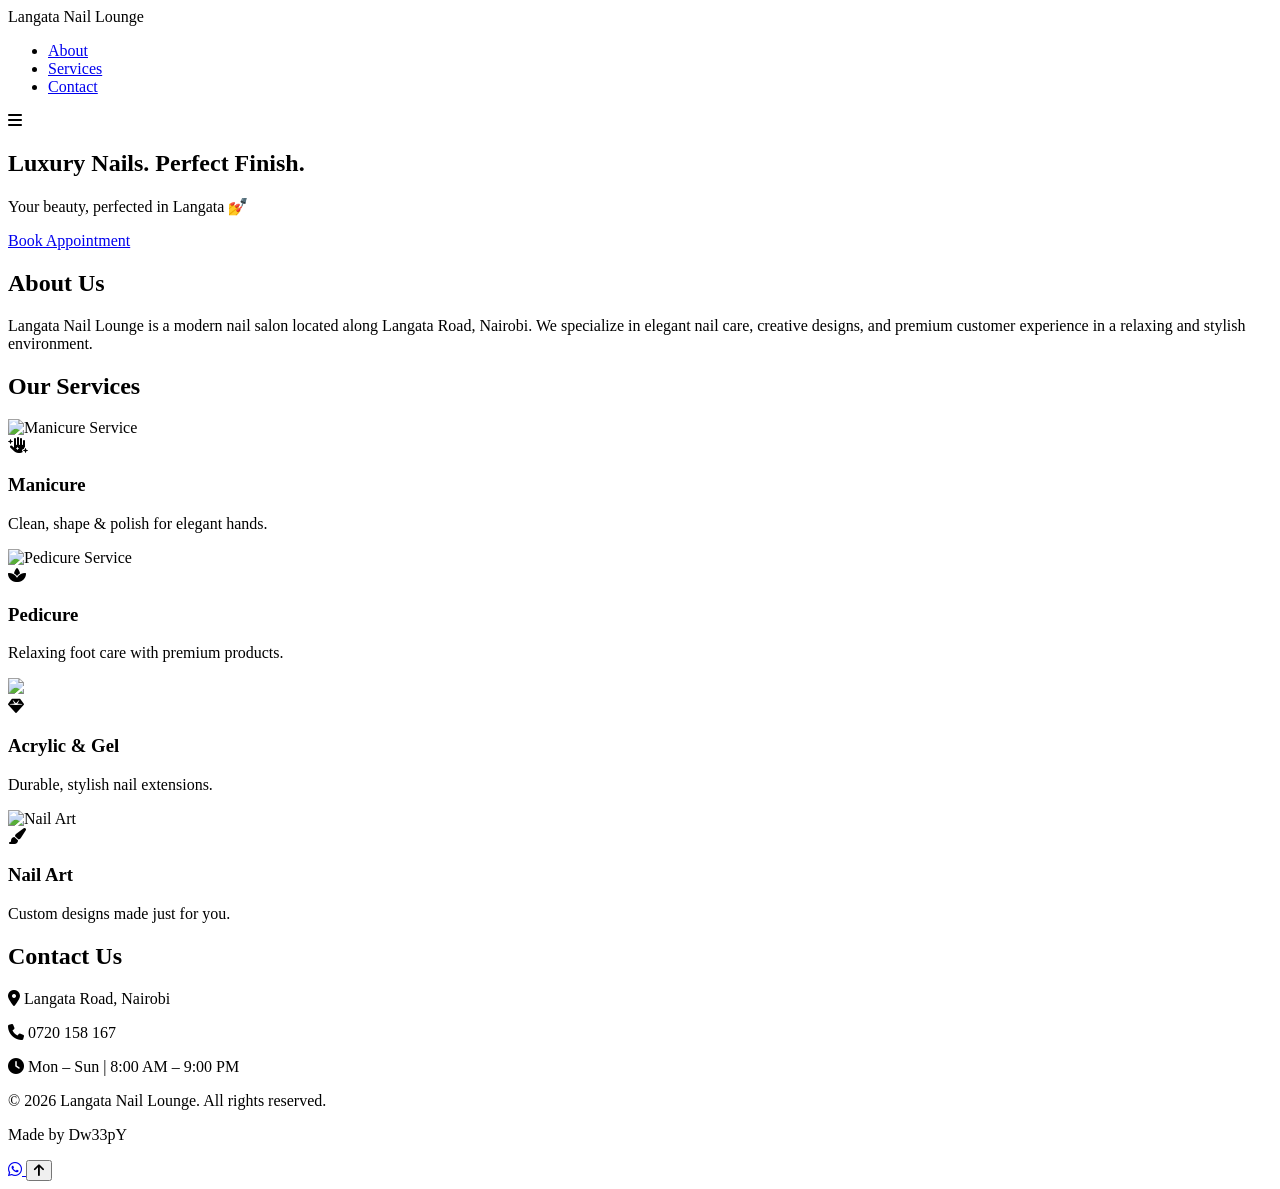
==== index.html @ 306c9905 "Add initial HTML structure for website This is the initial commit of the Langata Nail Lounge website" ====
<!DOCTYPE html>
<html lang="en">
<head>
  <meta charset="UTF-8" />
  <meta name="viewport" content="width=device-width, initial-scale=1.0" />
  <title>Langata Nail Lounge</title>

  <!-- Font -->
  <link href="https://fonts.googleapis.com/css2?family=Poppins:wght@300;400;600&display=swap" rel="stylesheet">

  <!-- Icons -->
  <link rel="stylesheet" href="https://cdnjs.cloudflare.com/ajax/libs/font-awesome/6.5.0/css/all.min.css">

  <link rel="stylesheet" href="style.css" />
</head>
<body>

<!-- NAV -->
<nav class="navbar">
  <div class="logo">Langata Nail Lounge</div>
  <ul class="nav-links">
    <li><a href="#about">About</a></li>
    <li><a href="#services">Services</a></li>
    <li><a href="#contact">Contact</a></li>
  </ul>
  <div class="menu-toggle"><i class="fas fa-bars"></i></div>
</nav>

<!-- HERO -->
<section class="hero">
  <div class="hero-content">
    <h1>Luxury Nails. Perfect Finish.</h1>
    <p>Your beauty, perfected in Langata 💅</p>
    <a href="#contact" class="btn">Book Appointment</a>
  </div>
</section>

<!-- ABOUT -->
<section id="about" class="section reveal">
  <h2>About Us</h2>
  <p>
    Langata Nail Lounge is a modern nail salon located along Langata Road, Nairobi.
    We specialize in elegant nail care, creative designs, and premium customer experience
    in a relaxing and stylish environment.
  </p>
</section>

<!-- SERVICES -->
<section id="services" class="section alt reveal">
  <h2>Our Services</h2>

  <div class="services-grid">

    <div class="service-card">
      <div class="service-img">
        <img src="https://images.pexels.com/photos/6135675/pexels-photo-6135675.jpeg" alt="Manicure Service">
      </div>
      <i class="fas fa-hand-sparkles"></i>
      <h3>Manicure</h3>
      <p>Clean, shape & polish for elegant hands.</p>
    </div>

    <div class="service-card">
      <div class="service-img">
        <img src="https://images.pexels.com/photos/34930117/pexels-photo-34930117.jpeg" alt="Pedicure Service">
      </div>
      <i class="fas fa-spa"></i>
      <h3>Pedicure</h3>
      <p>Relaxing foot care with premium products.</p>
    </div>

    <div class="service-card">
      <div class="service-img">
        <img src="https://images.pexels.com/photos/7755681/pexels-photo-7755681.jpeg">
      </div>
      <i class="fas fa-gem"></i>
      <h3>Acrylic & Gel</h3>
      <p>Durable, stylish nail extensions.</p>
    </div>

    <div class="service-card">
      <div class="service-img">
        <img src="https://images.pexels.com/photos/15491630/pexels-photo-15491630.jpeg" alt="Nail Art">
      </div>
      <i class="fas fa-paint-brush"></i>
      <h3>Nail Art</h3>
      <p>Custom designs made just for you.</p>
    </div>

  </div>
</section>

<!-- CONTACT -->
<section id="contact" class="section reveal">
  <h2>Contact Us</h2>

  <div class="contact-box">
    <p><i class="fas fa-location-dot"></i> Langata Road, Nairobi</p>
    <p><i class="fas fa-phone"></i> 0720 158 167</p>
    <p><i class="fas fa-clock"></i> Mon – Sun | 8:00 AM – 9:00 PM</p>
  </div>
</section>

<footer>
  <p>© 2026 Langata Nail Lounge. All rights reserved.</p>
  <p class="credit">Made by <span>Dw33pY</span></p>
</footer>

<!-- FLOATING BUTTONS -->
<a href="https://wa.me/254720158167" class="whatsapp-btn" target="_blank">
  <i class="fab fa-whatsapp"></i>
</a>

<button id="backToTop"><i class="fas fa-arrow-up"></i></button>

<script src="main.js"></script>
</body>
  </html>
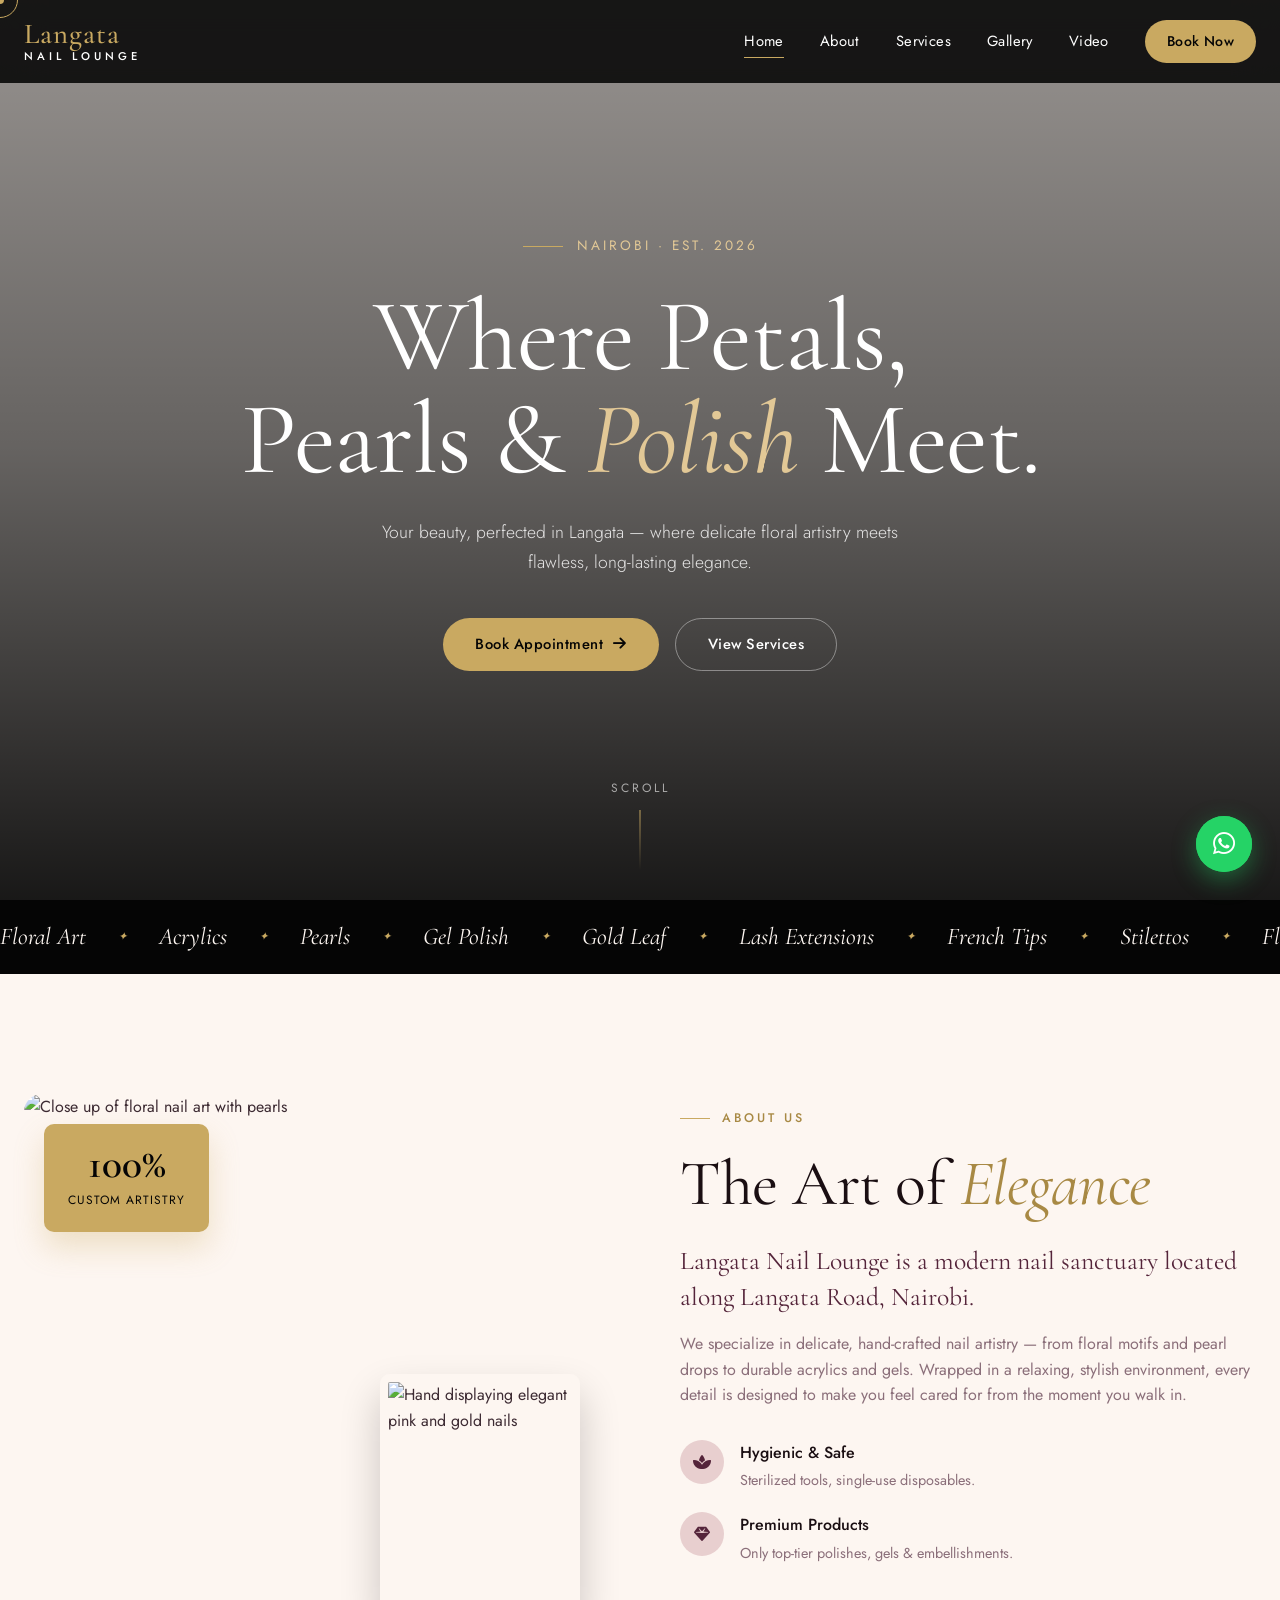
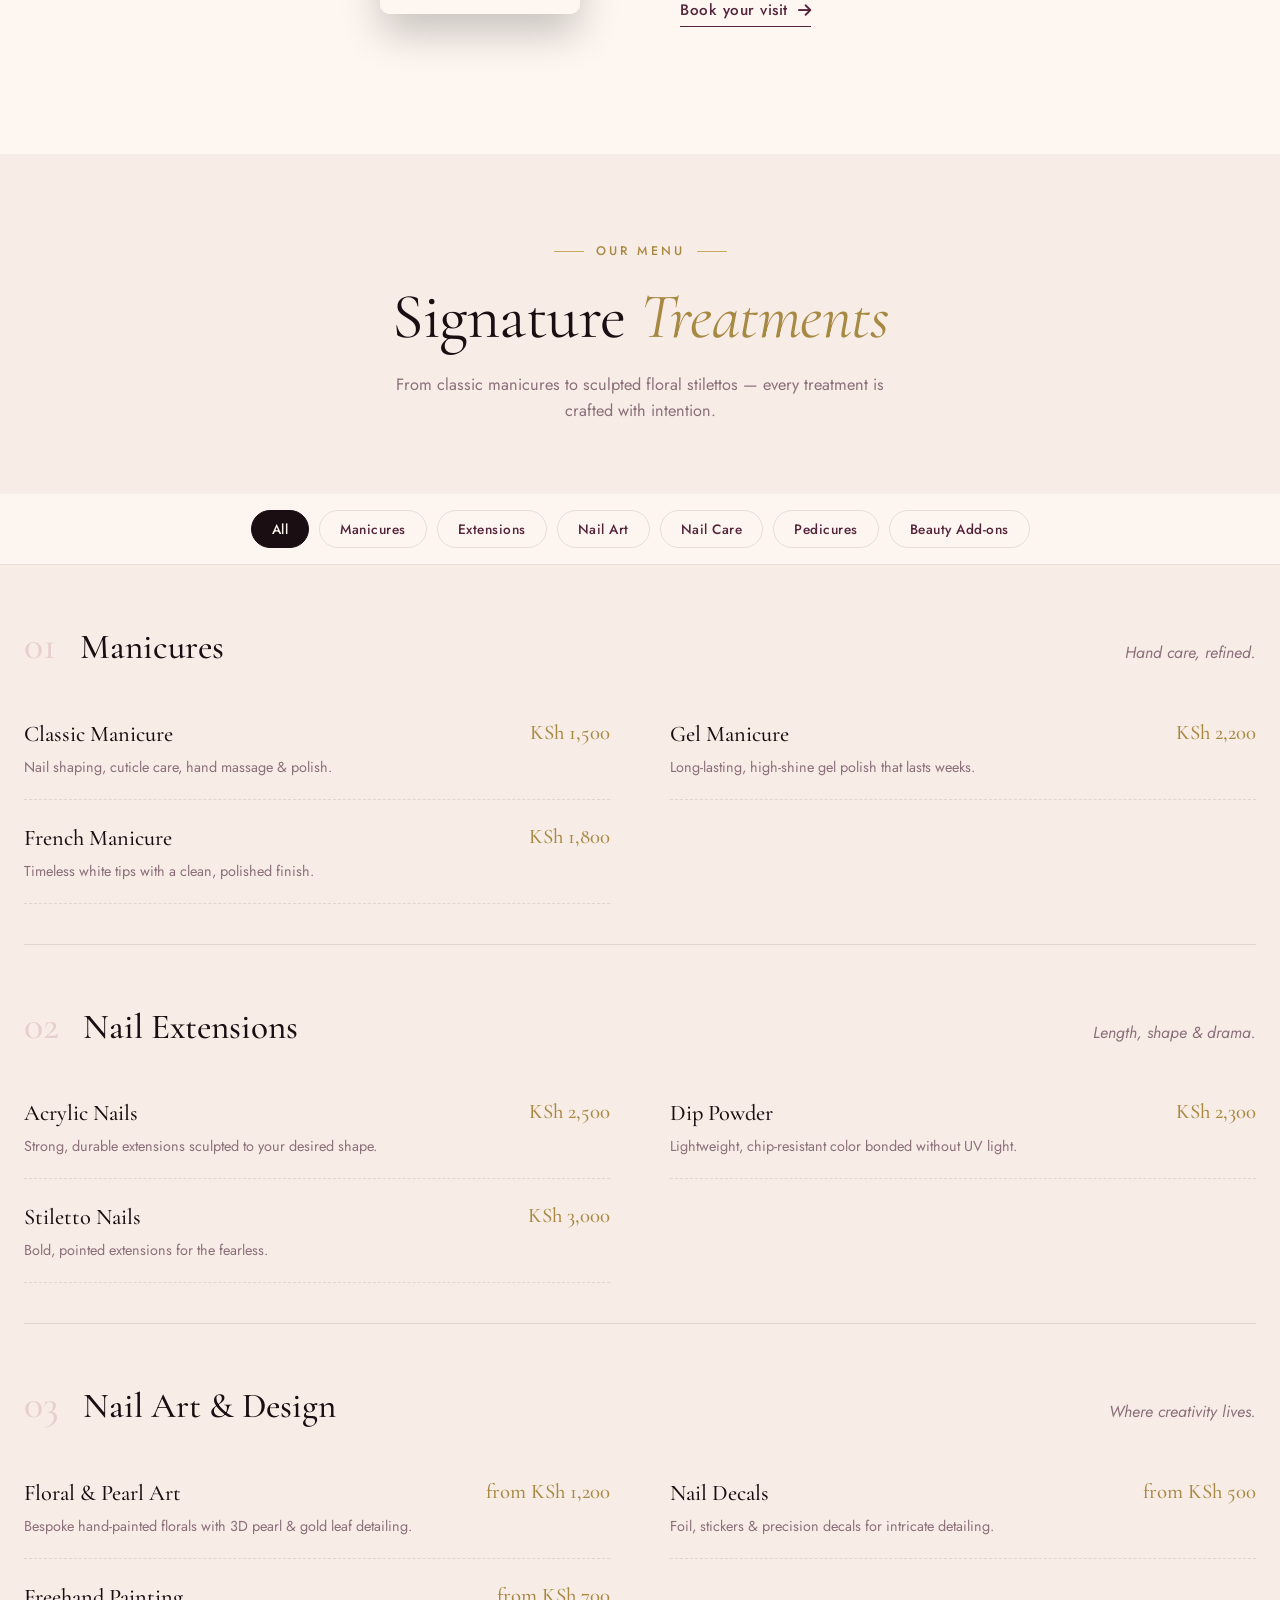
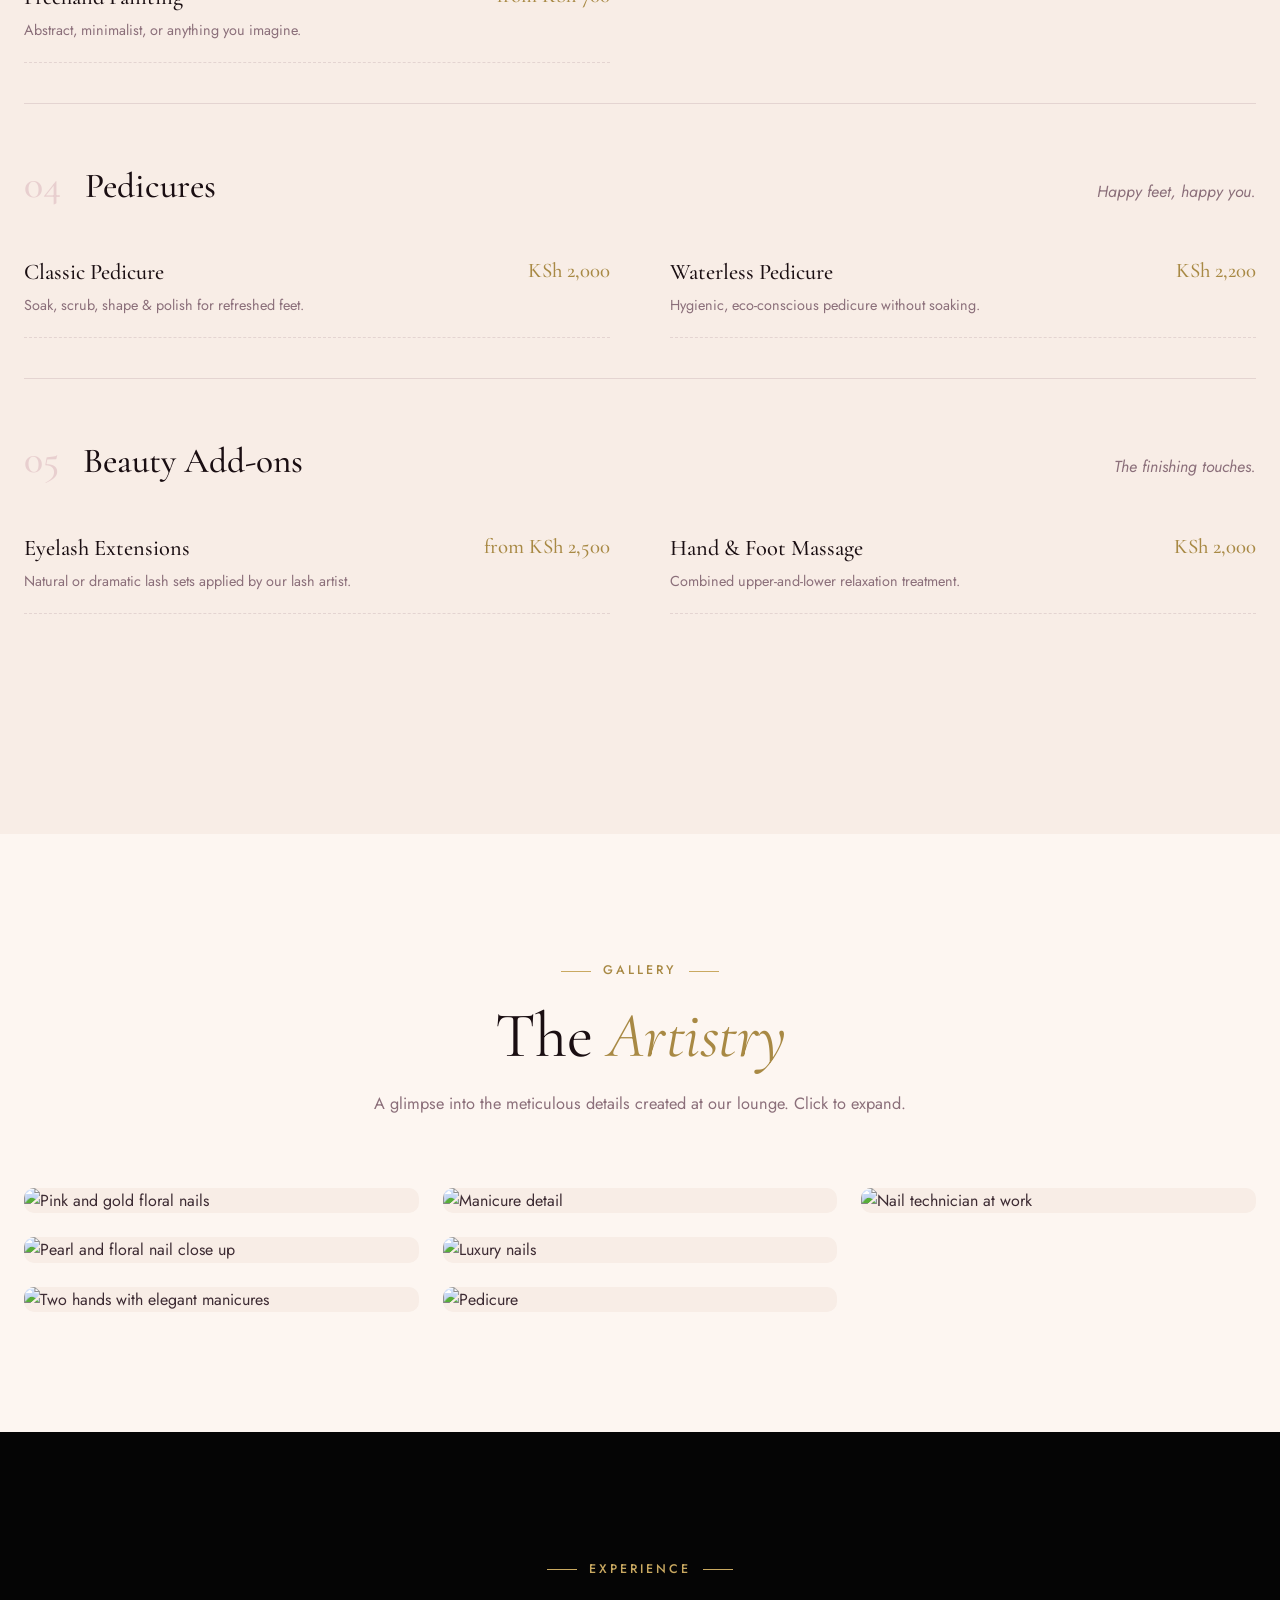
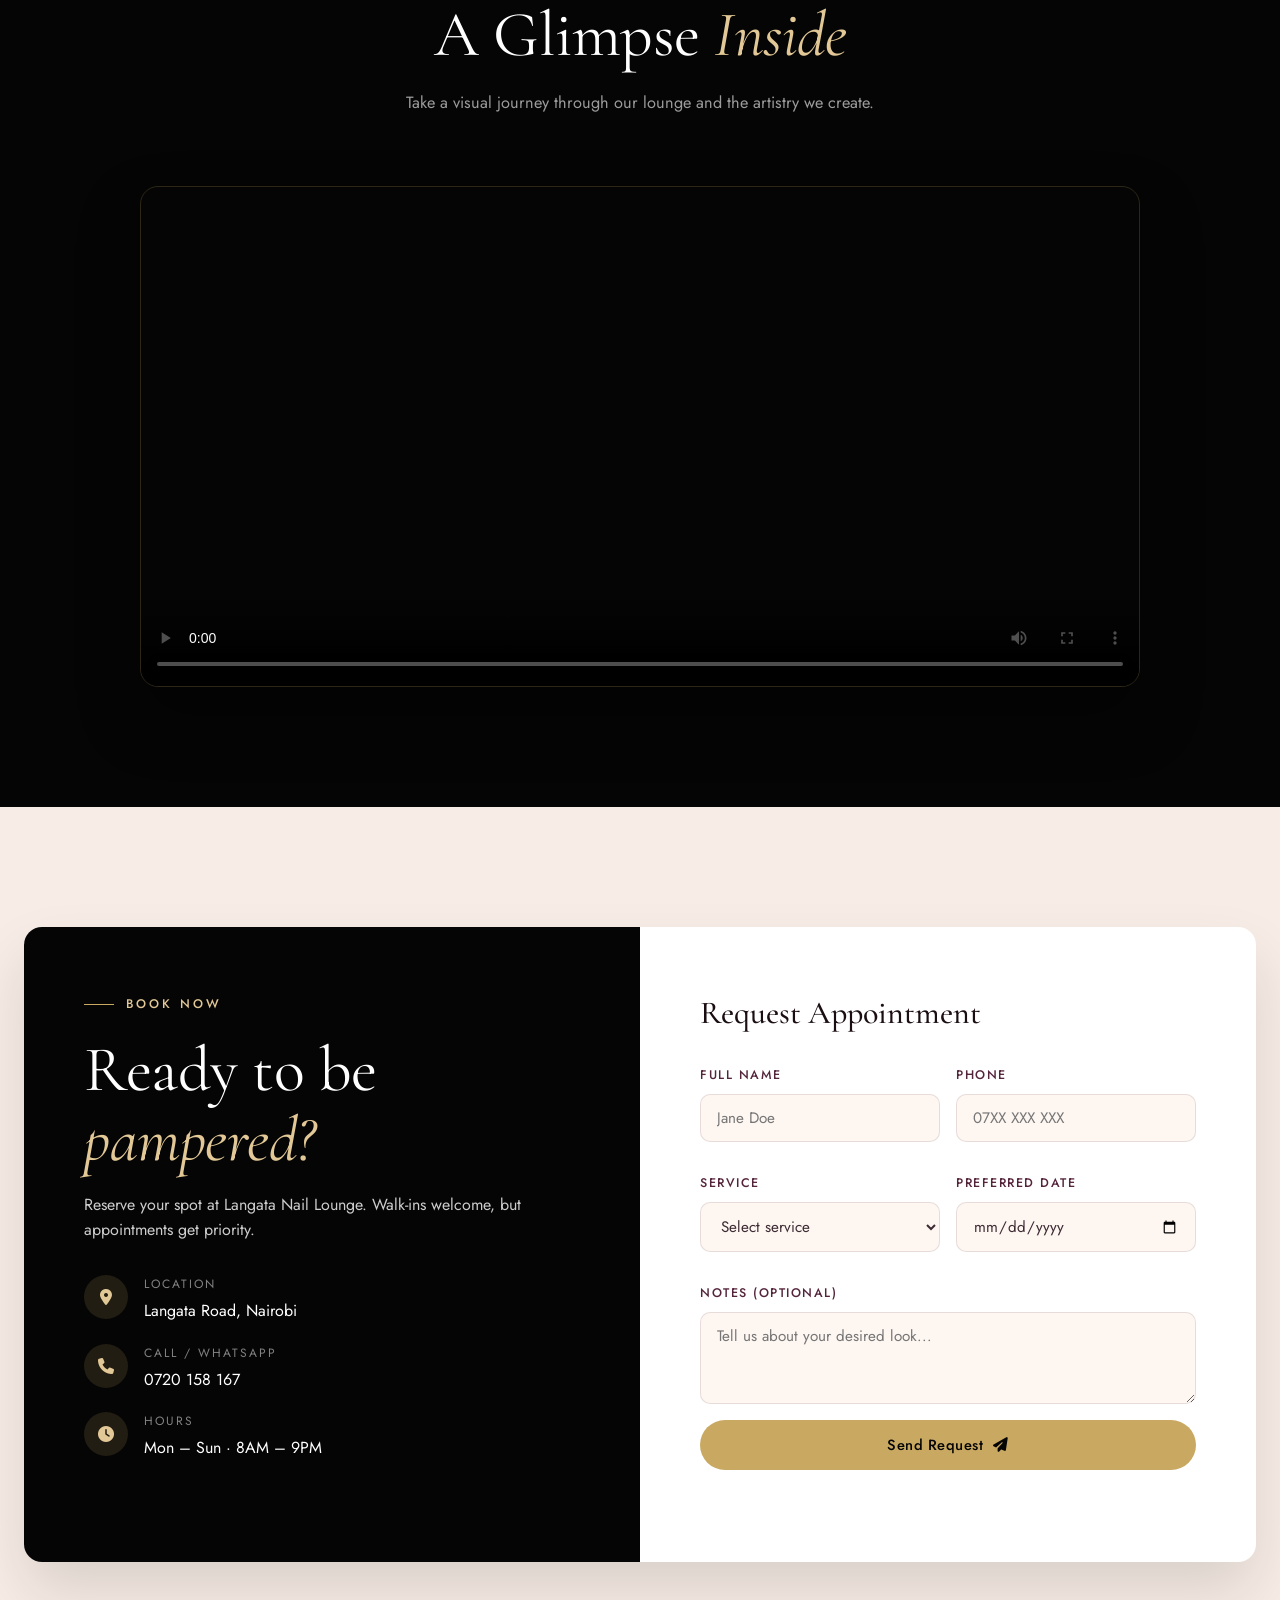
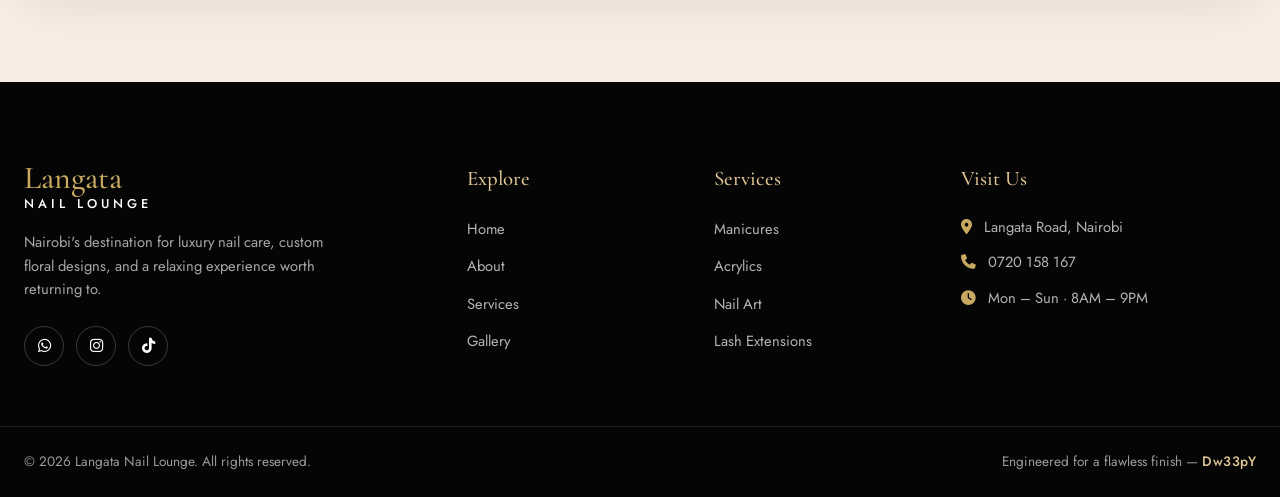
==== commit d31d5cc2: "update" ====
--- a/index.html
+++ b/index.html
@@ -3,116 +3,578 @@
 <head>
   <meta charset="UTF-8" />
   <meta name="viewport" content="width=device-width, initial-scale=1.0" />
-  <title>Langata Nail Lounge</title>
-
-  <!-- Font -->
-  <link href="https://fonts.googleapis.com/css2?family=Poppins:wght@300;400;600&display=swap" rel="stylesheet">
+
+  <!-- SEO -->
+  <title>Langata Nail Lounge | Luxury Nail Artistry in Nairobi</title>
+  <meta name="description" content="Langata Nail Lounge — Nairobi's premier destination for luxury nail care, floral nail art, acrylic extensions, and lash artistry. Book your appointment today." />
+  <meta name="keywords" content="nail salon nairobi, langata nail lounge, manicure, pedicure, acrylic nails, gel nails, nail art, eyelash extensions nairobi" />
+  <meta name="author" content="Langata Nail Lounge" />
+
+  <!-- Open Graph -->
+  <meta property="og:title" content="Langata Nail Lounge | Luxury Nail Artistry" />
+  <meta property="og:description" content="Nairobi's premier destination for luxury nail care and custom floral nail artistry." />
+  <meta property="og:type" content="website" />
+  <meta property="og:url" content="https://langatanainlounge.co.ke" />
+  <meta property="og:image" content="https://z-cdn-media.chatglm.cn/files/f2bec55d-7f18-45e7-9c76-ff40153f8004.jpg" />
+
+  <!-- Twitter -->
+  <meta name="twitter:card" content="summary_large_image" />
+  <meta name="twitter:title" content="Langata Nail Lounge | Luxury Nail Artistry" />
+  <meta name="twitter:description" content="Nairobi's premier destination for luxury nail care." />
+
+  <link rel="canonical" href="https://langatanainlounge.co.ke" />
+
+  <!-- Fonts -->
+  <link rel="preconnect" href="https://fonts.googleapis.com">
+  <link rel="preconnect" href="https://fonts.gstatic.com" crossorigin>
+  <link href="https://fonts.googleapis.com/css2?family=Cormorant+Garamond:ital,wght@0,300;0,400;0,500;0,600;0,700;1,400&family=Jost:wght@300;400;500;600&display=swap" rel="stylesheet">
 
   <!-- Icons -->
   <link rel="stylesheet" href="https://cdnjs.cloudflare.com/ajax/libs/font-awesome/6.5.0/css/all.min.css">
+
+  <!-- Schema -->
+  <script type="application/ld+json">
+  {
+    "@context": "https://schema.org",
+    "@type": "BeautySalon",
+    "name": "Langata Nail Lounge",
+    "image": "https://z-cdn-media.chatglm.cn/files/f2bec55d-7f18-45e7-9c76-ff40153f8004.jpg",
+    "address": {
+      "@type": "PostalAddress",
+      "streetAddress": "Langata Road",
+      "addressLocality": "Nairobi",
+      "addressCountry": "KE"
+    },
+    "telephone": "+254720158167",
+    "openingHours": "Mo-Su 08:00-21:00",
+    "priceRange": "$$"
+  }
+  </script>
 
   <link rel="stylesheet" href="style.css" />
 </head>
 <body>
 
+<!-- PRELOADER -->
+<div class="preloader" id="preloader">
+  <div class="preloader-logo">
+    <span class="pl-main">Langata</span>
+    <span class="pl-sub">Nail Lounge</span>
+  </div>
+</div>
+
+<!-- Scroll Progress -->
+<div class="scroll-progress" id="scrollProgress"></div>
+
+<!-- Custom Cursor -->
+<div class="cursor" id="cursor"></div>
+<div class="cursor-follower" id="cursorFollower"></div>
+
 <!-- NAV -->
-<nav class="navbar">
-  <div class="logo">Langata Nail Lounge</div>
-  <ul class="nav-links">
-    <li><a href="#about">About</a></li>
-    <li><a href="#services">Services</a></li>
-    <li><a href="#contact">Contact</a></li>
-  </ul>
-  <div class="menu-toggle"><i class="fas fa-bars"></i></div>
+<nav class="navbar" id="navbar">
+  <div class="nav-inner">
+    <a href="#home" class="logo">
+      <span class="logo-text">
+        <span class="logo-main">Langata</span>
+        <span class="logo-sub">Nail Lounge</span>
+      </span>
+    </a>
+
+    <ul class="nav-links" id="navLinks">
+      <li><a href="#home" class="active">Home</a></li>
+      <li><a href="#about">About</a></li>
+      <li><a href="#services">Services</a></li>
+      <li><a href="#gallery">Gallery</a></li>
+      <li><a href="#video">Video</a></li>
+      <li><a href="#booking" class="btn-nav">Book Now</a></li>
+    </ul>
+
+    <button class="menu-toggle" id="menuToggle" aria-label="Toggle menu">
+      <span></span><span></span><span></span>
+    </button>
+  </div>
 </nav>
 
+<!-- Mobile Menu Overlay -->
+<div class="mobile-menu" id="mobileMenu">
+  <button class="mobile-close" id="mobileClose" aria-label="Close Menu">
+    <i class="fas fa-times"></i>
+  </button>
+  <div class="mobile-menu-inner">
+    <a href="#home" class="mobile-link" data-num="01">Home</a>
+    <a href="#about" class="mobile-link" data-num="02">About</a>
+    <a href="#services" class="mobile-link" data-num="03">Services</a>
+    <a href="#gallery" class="mobile-link" data-num="04">Gallery</a>
+    <a href="#video" class="mobile-link" data-num="05">Video</a>
+    <a href="#booking" class="btn mobile-cta">Book Appointment</a>
+    <div class="mobile-social">
+      <a href="https://wa.me/254720158167" target="_blank" aria-label="WhatsApp"><i class="fab fa-whatsapp"></i></a>
+      <a href="#" aria-label="Instagram"><i class="fab fa-instagram"></i></a>
+      <a href="#" aria-label="TikTok"><i class="fab fa-tiktok"></i></a>
+    </div>
+  </div>
+</div>
+
 <!-- HERO -->
-<section class="hero">
+<section class="hero" id="home">
+  <div class="hero-bg" style="background-image: url('https://images.pexels.com/photos/3997381/pexels-photo-3997381.jpeg?auto=compress&cs=tinysrgb&w=1920');"></div>
+  <div class="hero-overlay"></div>
+
   <div class="hero-content">
-    <h1>Luxury Nails. Perfect Finish.</h1>
-    <p>Your beauty, perfected in Langata 💅</p>
-    <a href="#contact" class="btn">Book Appointment</a>
+    <div class="hero-tag reveal-up">
+      <span class="line"></span>
+      <span>Nairobi · Est. 2026</span>
+    </div>
+    <h1 class="hero-title">
+      <span class="reveal-up" style="--d:0.1s">Where Petals,</span>
+      <span class="reveal-up" style="--d:0.25s">Pearls & <em>Polish</em> Meet.</span>
+    </h1>
+    <p class="hero-sub reveal-up" style="--d:0.4s">Your beauty, perfected in Langata — where delicate floral artistry meets flawless, long-lasting elegance.</p>
+    <div class="hero-cta reveal-up" style="--d:0.55s">
+      <a href="#booking" class="btn btn-primary">
+        <span>Book Appointment</span>
+        <i class="fas fa-arrow-right"></i>
+      </a>
+      <a href="#services" class="btn btn-ghost">View Services</a>
+    </div>
+  </div>
+
+  <div class="hero-scroll">
+    <span>Scroll</span>
+    <div class="scroll-line"></div>
   </div>
 </section>
 
+<!-- MARQUEE BAR -->
+<div class="marquee">
+  <div class="marquee-track">
+    <span>Floral Art</span><i>✦</i>
+    <span>Acrylics</span><i>✦</i>
+    <span>Pearls</span><i>✦</i>
+    <span>Gel Polish</span><i>✦</i>
+    <span>Gold Leaf</span><i>✦</i>
+    <span>Lash Extensions</span><i>✦</i>
+    <span>French Tips</span><i>✦</i>
+    <span>Stilettos</span><i>✦</i>
+    <span>Floral Art</span><i>✦</i>
+    <span>Acrylics</span><i>✦</i>
+    <span>Pearls</span><i>✦</i>
+    <span>Gel Polish</span><i>✦</i>
+    <span>Gold Leaf</span><i>✦</i>
+    <span>Lash Extensions</span><i>✦</i>
+  </div>
+</div>
+
 <!-- ABOUT -->
-<section id="about" class="section reveal">
-  <h2>About Us</h2>
-  <p>
-    Langata Nail Lounge is a modern nail salon located along Langata Road, Nairobi.
-    We specialize in elegant nail care, creative designs, and premium customer experience
-    in a relaxing and stylish environment.
-  </p>
+<section id="about" class="section about">
+  <div class="container split">
+    <div class="about-visual reveal-left">
+      <div class="about-img-stack">
+        <img src="https://z-cdn-media.chatglm.cn/files/282fcec3-f326-42df-ab98-fa493d793dc6.jpg?auth_key=1885325604-115d726de42d4d4d8a2b2e657350fdd5-0-c036e23a6d61dc2a14af566d76b0ab3f" alt="Close up of floral nail art with pearls" class="img-main" loading="lazy">
+        <img src="https://z-cdn-media.chatglm.cn/files/b6d90682-46a0-4cfa-8abb-a1ef5e894e32.jpg?auth_key=1885325604-3adb527cc4df4045b86119687163f555-0-64c2cf950adf47cac132f9d1872f2606" alt="Hand displaying elegant pink and gold nails" class="img-float" loading="lazy">
+      </div>
+      <div class="about-badge">
+        <span class="badge-num">100%</span>
+        <span class="badge-text">Custom Artistry</span>
+      </div>
+    </div>
+
+    <div class="about-content reveal-right">
+      <div class="section-tag">
+        <span class="line"></span>
+        <span>About Us</span>
+      </div>
+      <h2 class="section-title">The Art of <em>Elegance</em></h2>
+      <p class="lead">Langata Nail Lounge is a modern nail sanctuary located along Langata Road, Nairobi.</p>
+      <p>We specialize in delicate, hand-crafted nail artistry — from floral motifs and pearl drops to durable acrylics and gels. Wrapped in a relaxing, stylish environment, every detail is designed to make you feel cared for from the moment you walk in.</p>
+
+      <div class="about-features">
+        <div class="feature">
+          <i class="fas fa-spa"></i>
+          <div>
+            <h4>Hygienic & Safe</h4>
+            <p>Sterilized tools, single-use disposables.</p>
+          </div>
+        </div>
+        <div class="feature">
+          <i class="fas fa-gem"></i>
+          <div>
+            <h4>Premium Products</h4>
+            <p>Only top-tier polishes, gels & embellishments.</p>
+          </div>
+        </div>
+      </div>
+
+      <a href="#booking" class="link-arrow">
+        <span>Book your visit</span>
+        <i class="fas fa-arrow-right"></i>
+      </a>
+    </div>
+  </div>
 </section>
 
-<!-- SERVICES -->
-<section id="services" class="section alt reveal">
-  <h2>Our Services</h2>
-
-  <div class="services-grid">
-
-    <div class="service-card">
-      <div class="service-img">
-        <img src="https://images.pexels.com/photos/6135675/pexels-photo-6135675.jpeg" alt="Manicure Service">
-      </div>
-      <i class="fas fa-hand-sparkles"></i>
-      <h3>Manicure</h3>
-      <p>Clean, shape & polish for elegant hands.</p>
-    </div>
-
-    <div class="service-card">
-      <div class="service-img">
-        <img src="https://images.pexels.com/photos/34930117/pexels-photo-34930117.jpeg" alt="Pedicure Service">
-      </div>
-      <i class="fas fa-spa"></i>
-      <h3>Pedicure</h3>
-      <p>Relaxing foot care with premium products.</p>
-    </div>
-
-    <div class="service-card">
-      <div class="service-img">
-        <img src="https://images.pexels.com/photos/7755681/pexels-photo-7755681.jpeg">
-      </div>
-      <i class="fas fa-gem"></i>
-      <h3>Acrylic & Gel</h3>
-      <p>Durable, stylish nail extensions.</p>
-    </div>
-
-    <div class="service-card">
-      <div class="service-img">
-        <img src="https://images.pexels.com/photos/15491630/pexels-photo-15491630.jpeg" alt="Nail Art">
-      </div>
-      <i class="fas fa-paint-brush"></i>
-      <h3>Nail Art</h3>
-      <p>Custom designs made just for you.</p>
-    </div>
-
+<!-- SERVICES LIST -->
+<section id="services" class="section services-list-section">
+  <div class="container">
+    <div class="section-head">
+      <div class="section-tag centered">
+        <span class="line"></span>
+        <span>Our Menu</span>
+        <span class="line"></span>
+      </div>
+      <h2 class="section-title centered">Signature <em>Treatments</em></h2>
+      <p class="section-sub">From classic manicures to sculpted floral stilettos — every treatment is crafted with intention.</p>
+    </div>
+  </div>
+
+  <!-- FILTER BAR -->
+  <div class="filter-bar" id="filterBar">
+    <div class="container">
+      <button class="filter-btn active" data-filter="all">All</button>
+      <button class="filter-btn" data-filter="manicures">Manicures</button>
+      <button class="filter-btn" data-filter="extensions">Extensions</button>
+      <button class="filter-btn" data-filter="art">Nail Art</button>
+      <button class="filter-btn" data-filter="care">Nail Care</button>
+      <button class="filter-btn" data-filter="pedicures">Pedicures</button>
+      <button class="filter-btn" data-filter="beauty">Beauty Add-ons</button>
+    </div>
+  </div>
+
+  <div class="container">
+    <!-- Manicures -->
+    <div class="service-category reveal-up" data-cat="manicures">
+      <div class="cat-head">
+        <span class="cat-num">01</span>
+        <h2>Manicures</h2>
+        <p>Hand care, refined.</p>
+      </div>
+      <div class="cat-items">
+        <div class="service-item">
+          <div class="service-item-info"><h3>Classic Manicure</h3><p>Nail shaping, cuticle care, hand massage & polish.</p></div>
+          <div class="service-item-price">KSh 1,500</div>
+        </div>
+        <div class="service-item">
+          <div class="service-item-info"><h3>Gel Manicure</h3><p>Long-lasting, high-shine gel polish that lasts weeks.</p></div>
+          <div class="service-item-price">KSh 2,200</div>
+        </div>
+        <div class="service-item">
+          <div class="service-item-info"><h3>French Manicure</h3><p>Timeless white tips with a clean, polished finish.</p></div>
+          <div class="service-item-price">KSh 1,800</div>
+        </div>
+      </div>
+    </div>
+
+    <!-- Extensions -->
+    <div class="service-category reveal-up" data-cat="extensions">
+      <div class="cat-head">
+        <span class="cat-num">02</span>
+        <h2>Nail Extensions</h2>
+        <p>Length, shape & drama.</p>
+      </div>
+      <div class="cat-items">
+        <div class="service-item">
+          <div class="service-item-info"><h3>Acrylic Nails</h3><p>Strong, durable extensions sculpted to your desired shape.</p></div>
+          <div class="service-item-price">KSh 2,500</div>
+        </div>
+        <div class="service-item">
+          <div class="service-item-info"><h3>Dip Powder</h3><p>Lightweight, chip-resistant color bonded without UV light.</p></div>
+          <div class="service-item-price">KSh 2,300</div>
+        </div>
+        <div class="service-item">
+          <div class="service-item-info"><h3>Stiletto Nails</h3><p>Bold, pointed extensions for the fearless.</p></div>
+          <div class="service-item-price">KSh 3,000</div>
+        </div>
+      </div>
+    </div>
+
+    <!-- Nail Art -->
+    <div class="service-category reveal-up" data-cat="art">
+      <div class="cat-head">
+        <span class="cat-num">03</span>
+        <h2>Nail Art & Design</h2>
+        <p>Where creativity lives.</p>
+      </div>
+      <div class="cat-items">
+        <div class="service-item">
+          <div class="service-item-info"><h3>Floral & Pearl Art</h3><p>Bespoke hand-painted florals with 3D pearl & gold leaf detailing.</p></div>
+          <div class="service-item-price">from KSh 1,200</div>
+        </div>
+        <div class="service-item">
+          <div class="service-item-info"><h3>Nail Decals</h3><p>Foil, stickers & precision decals for intricate detailing.</p></div>
+          <div class="service-item-price">from KSh 500</div>
+        </div>
+        <div class="service-item">
+          <div class="service-item-info"><h3>Freehand Painting</h3><p>Abstract, minimalist, or anything you imagine.</p></div>
+          <div class="service-item-price">from KSh 700</div>
+        </div>
+      </div>
+    </div>
+
+    <!-- Pedicures -->
+    <div class="service-category reveal-up" data-cat="pedicures">
+      <div class="cat-head">
+        <span class="cat-num">04</span>
+        <h2>Pedicures</h2>
+        <p>Happy feet, happy you.</p>
+      </div>
+      <div class="cat-items">
+        <div class="service-item">
+          <div class="service-item-info"><h3>Classic Pedicure</h3><p>Soak, scrub, shape & polish for refreshed feet.</p></div>
+          <div class="service-item-price">KSh 2,000</div>
+        </div>
+        <div class="service-item">
+          <div class="service-item-info"><h3>Waterless Pedicure</h3><p>Hygienic, eco-conscious pedicure without soaking.</p></div>
+          <div class="service-item-price">KSh 2,200</div>
+        </div>
+      </div>
+    </div>
+
+    <!-- Beauty Add-ons -->
+    <div class="service-category reveal-up" data-cat="beauty">
+      <div class="cat-head">
+        <span class="cat-num">05</span>
+        <h2>Beauty Add-ons</h2>
+        <p>The finishing touches.</p>
+      </div>
+      <div class="cat-items">
+        <div class="service-item">
+          <div class="service-item-info"><h3>Eyelash Extensions</h3><p>Natural or dramatic lash sets applied by our lash artist.</p></div>
+          <div class="service-item-price">from KSh 2,500</div>
+        </div>
+        <div class="service-item">
+          <div class="service-item-info"><h3>Hand & Foot Massage</h3><p>Combined upper-and-lower relaxation treatment.</p></div>
+          <div class="service-item-price">KSh 2,000</div>
+        </div>
+      </div>
+    </div>
   </div>
 </section>
 
-<!-- CONTACT -->
-<section id="contact" class="section reveal">
-  <h2>Contact Us</h2>
-
-  <div class="contact-box">
-    <p><i class="fas fa-location-dot"></i> Langata Road, Nairobi</p>
-    <p><i class="fas fa-phone"></i> 0720 158 167</p>
-    <p><i class="fas fa-clock"></i> Mon – Sun | 8:00 AM – 9:00 PM</p>
+<!-- GALLERY -->
+<section id="gallery" class="section gallery">
+  <div class="container">
+    <div class="section-head">
+      <div class="section-tag centered">
+        <span class="line"></span>
+        <span>Gallery</span>
+        <span class="line"></span>
+      </div>
+      <h2 class="section-title centered">The <em>Artistry</em></h2>
+      <p class="section-sub">A glimpse into the meticulous details created at our lounge. Click to expand.</p>
+    </div>
+  </div>
+
+  <div class="masonry-grid">
+    <div class="masonry-item reveal-up">
+      <img src="https://z-cdn-media.chatglm.cn/files/b6d90682-46a0-4cfa-8abb-a1ef5e894e32.jpg?auth_key=1885325604-3adb527cc4df4045b86119687163f555-0-64c2cf950adf47cac132f9d1872f2606" alt="Pink and gold floral nails" loading="lazy">
+      <div class="gallery-hover"><i class="fas fa-expand"></i></div>
+    </div>
+    <div class="masonry-item reveal-up" style="--d:0.1s">
+      <img src="https://z-cdn-media.chatglm.cn/files/282fcec3-f326-42df-ab98-fa493d793dc6.jpg?auth_key=1885325604-115d726de42d4d4d8a2b2e657350fdd5-0-c036e23a6d61dc2a14af566d76b0ab3f" alt="Pearl and floral nail close up" loading="lazy">
+      <div class="gallery-hover"><i class="fas fa-expand"></i></div>
+    </div>
+    <div class="masonry-item reveal-up" style="--d:0.2s">
+      <img src="https://z-cdn-media.chatglm.cn/files/f2bec55d-7f18-45e7-9c76-ff40153f8004.jpg?auth_key=1885325604-9452c6bed5714a03aebb0dd1f637c404-0-eed5a5ee129bc49d4a552e98eae243ac" alt="Two hands with elegant manicures" loading="lazy">
+      <div class="gallery-hover"><i class="fas fa-expand"></i></div>
+    </div>
+    <div class="masonry-item reveal-up" style="--d:0.3s">
+      <img src="https://images.pexels.com/photos/704815/pexels-photo-704815.jpeg?auto=compress&cs=tinysrgb&w=800" alt="Manicure detail" loading="lazy">
+      <div class="gallery-hover"><i class="fas fa-expand"></i></div>
+    </div>
+    <div class="masonry-item reveal-up" style="--d:0.4s">
+      <img src="https://images.pexels.com/photos/887352/pexels-photo-887352.jpeg?auto=compress&cs=tinysrgb&w=800" alt="Luxury nails" loading="lazy">
+      <div class="gallery-hover"><i class="fas fa-expand"></i></div>
+    </div>
+    <div class="masonry-item reveal-up" style="--d:0.5s">
+      <img src="https://images.pexels.com/photos/4061243/pexels-photo-4061243.jpeg?auto=compress&cs=tinysrgb&w=800" alt="Pedicure" loading="lazy">
+      <div class="gallery-hover"><i class="fas fa-expand"></i></div>
+    </div>
+    <div class="masonry-item reveal-up" style="--d:0.6s">
+      <img src="https://images.pexels.com/photos/3997989/pexels-photo-3997989.jpeg?auto=compress&cs=tinysrgb&w=800" alt="Nail technician at work" loading="lazy">
+      <div class="gallery-hover"><i class="fas fa-expand"></i></div>
+    </div>
   </div>
 </section>
 
-<footer>
-  <p>© 2026 Langata Nail Lounge. All rights reserved.</p>
-  <p class="credit">Made by <span>Dw33pY</span></p>
+<!-- LIGHTBOX -->
+<div class="lightbox" id="lightbox">
+  <button class="lightbox-close" id="lightboxClose" aria-label="Close"><i class="fas fa-times"></i></button>
+  <button class="lightbox-nav lightbox-prev" id="lightboxPrev" aria-label="Previous"><i class="fas fa-chevron-left"></i></button>
+  <button class="lightbox-nav lightbox-next" id="lightboxNext" aria-label="Next"><i class="fas fa-chevron-right"></i></button>
+  <div class="lightbox-content">
+    <img src="" id="lightboxImg" alt="Expanded view">
+  </div>
+  <div class="lightbox-counter" id="lightboxCounter"></div>
+</div>
+
+<!-- VIDEO SECTION -->
+<section id="video" class="section video-section">
+  <div class="container">
+    <div class="section-head">
+      <div class="section-tag centered">
+        <span class="line"></span>
+        <span>Experience</span>
+        <span class="line"></span>
+      </div>
+      <h2 class="section-title centered">A Glimpse <em>Inside</em></h2>
+      <p class="section-sub">Take a visual journey through our lounge and the artistry we create.</p>
+    </div>
+
+    <div class="video-wrapper reveal-up">
+      <video controls poster="https://images.pexels.com/photos/3997989/pexels-photo-3997989.jpeg?auto=compress&cs=tinysrgb&w=1920">
+        <source src="your-video-file.mp4" type="video/mp4">
+        Your browser does not support the video tag.
+      </video>
+    </div>
+  </div>
+</section>
+
+<!-- BOOKING -->
+<section id="booking" class="section booking">
+  <div class="container">
+    <div class="booking-card">
+      <div class="booking-left">
+        <div class="section-tag">
+          <span class="line"></span>
+          <span>Book Now</span>
+        </div>
+        <h2 class="section-title">Ready to be <em>pampered?</em></h2>
+        <p>Reserve your spot at Langata Nail Lounge. Walk-ins welcome, but appointments get priority.</p>
+
+        <div class="booking-info">
+          <div class="info-item">
+            <i class="fas fa-location-dot"></i>
+            <div>
+              <span class="info-label">Location</span>
+              <span class="info-val">Langata Road, Nairobi</span>
+            </div>
+          </div>
+          <div class="info-item">
+            <i class="fas fa-phone"></i>
+            <div>
+              <span class="info-label">Call / WhatsApp</span>
+              <span class="info-val">0720 158 167</span>
+            </div>
+          </div>
+          <div class="info-item">
+            <i class="fas fa-clock"></i>
+            <div>
+              <span class="info-label">Hours</span>
+              <span class="info-val">Mon – Sun · 8AM – 9PM</span>
+            </div>
+          </div>
+        </div>
+      </div>
+
+      <div class="booking-right">
+        <form class="booking-form" id="bookingForm">
+          <h3>Request Appointment</h3>
+          <div class="form-row">
+            <div class="form-group">
+              <label for="name">Full Name</label>
+              <input type="text" id="name" name="name" required placeholder="Jane Doe">
+            </div>
+            <div class="form-group">
+              <label for="phone">Phone</label>
+              <input type="tel" id="phone" name="phone" required placeholder="07XX XXX XXX">
+            </div>
+          </div>
+          <div class="form-row">
+            <div class="form-group">
+              <label for="service">Service</label>
+              <select id="service" name="service" required>
+                <option value="">Select service</option>
+                <option>Floral & Pearl Art</option>
+                <option>Acrylic Nails</option>
+                <option>Gel Manicure</option>
+                <option>Classic Pedicure</option>
+                <option>Eyelash Extensions</option>
+                <option>Other</option>
+              </select>
+            </div>
+            <div class="form-group">
+              <label for="date">Preferred Date</label>
+              <input type="date" id="date" name="date" required>
+            </div>
+          </div>
+          <div class="form-group">
+            <label for="notes">Notes (optional)</label>
+            <textarea id="notes" name="notes" rows="3" placeholder="Tell us about your desired look..."></textarea>
+          </div>
+          <button type="submit" class="btn btn-primary btn-full">
+            <span>Send Request</span>
+            <i class="fas fa-paper-plane"></i>
+          </button>
+          <p class="form-note" id="formNote"></p>
+        </form>
+      </div>
+    </div>
+  </div>
+</section>
+
+<!-- FOOTER -->
+<footer class="footer">
+  <div class="footer-top">
+    <div class="container footer-grid">
+      <div class="footer-brand">
+        <div class="footer-logo-text">
+          <span class="fl-main">Langata</span>
+          <span class="fl-sub">Nail Lounge</span>
+        </div>
+        <p>Nairobi's destination for luxury nail care, custom floral designs, and a relaxing experience worth returning to.</p>
+        <div class="footer-social">
+          <a href="https://wa.me/254720158167" target="_blank" aria-label="WhatsApp"><i class="fab fa-whatsapp"></i></a>
+          <a href="#" aria-label="Instagram"><i class="fab fa-instagram"></i></a>
+          <a href="#" aria-label="TikTok"><i class="fab fa-tiktok"></i></a>
+        </div>
+      </div>
+
+      <div class="footer-col">
+        <h4>Explore</h4>
+        <ul>
+          <li><a href="#home">Home</a></li>
+          <li><a href="#about">About</a></li>
+          <li><a href="#services">Services</a></li>
+          <li><a href="#gallery">Gallery</a></li>
+        </ul>
+      </div>
+
+      <div class="footer-col">
+        <h4>Services</h4>
+        <ul>
+          <li><a href="#services">Manicures</a></li>
+          <li><a href="#services">Acrylics</a></li>
+          <li><a href="#services">Nail Art</a></li>
+          <li><a href="#services">Lash Extensions</a></li>
+        </ul>
+      </div>
+
+      <div class="footer-col">
+        <h4>Visit Us</h4>
+        <ul class="footer-contact">
+          <li><i class="fas fa-location-dot"></i> Langata Road, Nairobi</li>
+          <li><i class="fas fa-phone"></i> <a href="tel:+254720158167">0720 158 167</a></li>
+          <li><i class="fas fa-clock"></i> Mon – Sun · 8AM – 9PM</li>
+        </ul>
+      </div>
+    </div>
+  </div>
+
+  <div class="footer-bottom">
+    <div class="container">
+      <p>© 2026 Langata Nail Lounge. All rights reserved.</p>
+      <p class="credit">Engineered for a flawless finish — <a href="https://dw33py.netlify.app" target="_blank" rel="noopener">Dw33pY</a></p>
+    </div>
+  </div>
 </footer>
 
 <!-- FLOATING BUTTONS -->
-<a href="https://wa.me/254720158167" class="whatsapp-btn" target="_blank">
+<a href="https://wa.me/254720158167" class="whatsapp-btn" target="_blank" aria-label="WhatsApp">
   <i class="fab fa-whatsapp"></i>
+  <span class="wa-pulse"></span>
 </a>
-
-<button id="backToTop"><i class="fas fa-arrow-up"></i></button>
+<button id="backToTop" aria-label="Back to top"><i class="fas fa-arrow-up"></i></button>
 
 <script src="main.js"></script>
 </body>
-  </html>
+</html>
--- a/style.css
+++ b/style.css
@@ -0,0 +1,573 @@
+/* ============================================
+   LANGATA NAIL LOUNGE — DESIGN SYSTEM
+   Engineered by Dw33pY
+   ============================================ */
+
+:root {
+  --plum-deep: #1A0E12;
+  --plum: #54243a;
+  --plum-soft: #8a4762;
+  --blush: #F8EDE6;
+  --cream: #FDF6F1;
+  --black: #050505;
+  --gold: #C9A961;
+  --gold-light: #E2C896;
+  --gold-deep: #A88944;
+  --rose: #D4A5A5;
+  --rose-soft: #E8CFCF;
+  --text: #3D2B33;
+  --muted: #8B6F7A;
+  --line: rgba(84, 36, 58, 0.12);
+  --white: #ffffff;
+
+  --font-display: 'Cormorant Garamond', serif;
+  --font-body: 'Jost', sans-serif;
+
+  --ease: cubic-bezier(0.22, 1, 0.36, 1);
+  --container: 1280px;
+  --radius: 18px;
+  --radius-sm: 10px;
+}
+
+* { margin: 0; padding: 0; box-sizing: border-box; }
+
+html { 
+  scroll-behavior: smooth; 
+  -webkit-font-smoothing: antialiased; 
+  scroll-padding-top: 80px;
+  overflow-x: hidden;
+}
+
+body {
+  font-family: var(--font-body);
+  background: var(--cream);
+  color: var(--text);
+  line-height: 1.6;
+  overflow-x: hidden;
+  width: 100%;
+}
+
+img { display: block; max-width: 100%; }
+a { text-decoration: none; color: inherit; }
+ul { list-style: none; }
+button { font-family: inherit; cursor: pointer; border: none; background: none; }
+
+.container { max-width: var(--container); margin: 0 auto; padding: 0 24px; }
+
+/* PRELOADER */
+.preloader {
+  position: fixed; inset: 0; background: var(--black);
+  z-index: 10000; display: grid; place-items: center;
+  transition: opacity 0.6s var(--ease), visibility 0.6s var(--ease);
+}
+.preloader.hidden { opacity: 0; visibility: hidden; }
+.preloader-logo {
+  display: flex; flex-direction: column; align-items: center; line-height: 1;
+  animation: pulseGlow 1.5s ease-in-out infinite alternate;
+}
+.pl-main {
+  font-family: var(--font-display); font-size: 4rem; font-weight: 500;
+  color: var(--gold); letter-spacing: 1px;
+}
+.pl-sub {
+  font-family: var(--font-body); font-size: 1rem; font-weight: 400;
+  color: var(--gold-light); letter-spacing: 8px; margin-top: 4px;
+  text-transform: uppercase;
+}
+@keyframes pulseGlow {
+  0% { filter: drop-shadow(0 0 10px rgba(201, 169, 97, 0.2)); }
+  100% { filter: drop-shadow(0 0 30px rgba(201, 169, 97, 0.7)); }
+}
+
+/* SCROLL PROGRESS */
+.scroll-progress {
+  position: fixed; top: 0; left: 0; height: 3px;
+  background: linear-gradient(90deg, var(--gold), var(--rose));
+  z-index: 9999; width: 0%; transition: width 0.1s linear;
+}
+
+/* CUSTOM CURSOR */
+.cursor, .cursor-follower { display: none; }
+@media (hover: hover) and (pointer: fine) {
+  .cursor {
+    display: block; position: fixed; width: 8px; height: 8px;
+    background: var(--gold); border-radius: 50%; pointer-events: none;
+    z-index: 10000; transform: translate(-50%, -50%); left: 0; top: 0;
+  }
+  .cursor-follower {
+    display: block; position: fixed; width: 36px; height: 36px;
+    border: 1px solid var(--gold); border-radius: 50%; pointer-events: none;
+    z-index: 10000; transform: translate(-50%, -50%); left: 0; top: 0;
+    transition: width 0.3s, height 0.3s, background 0.3s, border-color 0.3s;
+  }
+  .cursor-follower.hover { width: 56px; height: 56px; background: rgba(201, 169, 97, 0.1); }
+}
+
+/* NAVIGATION */
+.navbar {
+  position: fixed; top: 0; left: 0; width: 100%; z-index: 2000;
+  padding: 20px 0; background: rgba(0, 0, 0, 0.85);
+  backdrop-filter: blur(20px); -webkit-backdrop-filter: blur(20px);
+  transition: all 0.4s var(--ease);
+}
+.navbar.scrolled {
+  padding: 10px 0; background: rgba(0, 0, 0, 0.95);
+  border-bottom: 1px solid rgba(201, 169, 97, 0.2);
+}
+.nav-inner {
+  max-width: var(--container); margin: 0 auto; padding: 0 24px;
+  display: flex; align-items: center; justify-content: space-between;
+}
+
+/* Logo */
+.logo-text { display: flex; flex-direction: column; line-height: 1; }
+.logo-main {
+  font-family: var(--font-display); font-size: 1.8rem; font-weight: 500;
+  color: var(--gold); letter-spacing: 1px; transition: font-size 0.4s var(--ease);
+}
+.logo-sub {
+  font-family: var(--font-body); font-size: 0.7rem; font-weight: 500;
+  color: #fff; letter-spacing: 4px; text-transform: uppercase; margin-top: 2px;
+  transition: font-size 0.4s var(--ease);
+}
+.navbar.scrolled .logo-main { font-size: 1.5rem; }
+.navbar.scrolled .logo-sub { font-size: 0.6rem; }
+
+.nav-links { display: flex; align-items: center; gap: 36px; }
+.nav-links a {
+  font-size: 0.92rem; font-weight: 400; color: #fff;
+  letter-spacing: 0.4px; position: relative; padding: 6px 0;
+  transition: color 0.3s;
+}
+.nav-links a:not(.btn-nav)::after {
+  content: ''; position: absolute; bottom: 0; left: 50%;
+  width: 0; height: 1px; background: var(--gold);
+  transition: all 0.3s var(--ease);
+}
+.nav-links a:not(.btn-nav):hover::after,
+.nav-links a.active:not(.btn-nav)::after { width: 100%; left: 0; }
+.nav-links a:not(.btn-nav):hover { color: var(--gold-light); }
+.nav-links a.btn-nav {
+  display: inline-flex; align-items: center; gap: 8px;
+  padding: 10px 22px; background: var(--gold); color: var(--black);
+  border-radius: 30px; font-size: 0.88rem; font-weight: 500;
+  letter-spacing: 0.4px; transition: all 0.3s var(--ease);
+}
+.nav-links a.btn-nav:hover { background: var(--gold-light); transform: translateY(-2px); }
+
+/* MENU TOGGLE */
+.menu-toggle {
+  display: none; width: 44px; height: 44px; position: relative; z-index: 2100;
+}
+.menu-toggle span {
+  position: absolute; left: 50%; width: 24px; height: 2px;
+  background: #fff; transition: all 0.4s var(--ease);
+  transform: translateX(-50%);
+}
+.menu-toggle span:nth-child(1) { top: 14px; }
+.menu-toggle span:nth-child(2) { top: 21px; }
+.menu-toggle span:nth-child(3) { top: 28px; }
+.menu-toggle.active span:nth-child(1) { top: 21px; transform: translateX(-50%) rotate(45deg); background: var(--gold); }
+.menu-toggle.active span:nth-child(2) { opacity: 0; }
+.menu-toggle.active span:nth-child(3) { top: 21px; transform: translateX(-50%) rotate(-45deg); background: var(--gold); }
+
+/* MOBILE MENU */
+.mobile-menu {
+  position: fixed; inset: 0; background: var(--black);
+  z-index: 1500; display: flex; align-items: center; justify-content: center;
+  opacity: 0; visibility: hidden; transition: all 0.5s var(--ease);
+}
+.mobile-menu.active { opacity: 1; visibility: visible; }
+.mobile-close {
+  position: absolute; top: 24px; right: 24px;
+  width: 44px; height: 44px; border: 1px solid rgba(255,255,255,0.3);
+  color: #fff; border-radius: 50%; display: grid; place-items: center;
+  font-size: 1.2rem; transition: all 0.3s; z-index: 10;
+}
+.mobile-close:hover { background: var(--gold); color: var(--black); border-color: var(--gold); }
+.mobile-menu-inner {
+  display: flex; flex-direction: column; align-items: center; gap: 24px;
+  transform: translateY(30px); opacity: 0;
+  transition: all 0.6s var(--ease) 0.2s;
+}
+.mobile-menu.active .mobile-menu-inner { transform: translateY(0); opacity: 1; }
+.mobile-link {
+  font-family: var(--font-display); font-size: 2.4rem; color: #fff;
+  letter-spacing: 1px; position: relative; transition: color 0.3s;
+}
+.mobile-link::after {
+  content: attr(data-num); position: absolute; top: -16px; left: -32px;
+  font-family: var(--font-body); font-size: 0.7rem; color: var(--gold); opacity: 0.6;
+}
+.mobile-link:hover { color: var(--gold-light); }
+.mobile-cta {
+  margin-top: 12px; background: var(--gold); color: var(--black);
+  padding: 14px 32px; border-radius: 30px; font-weight: 600;
+}
+.mobile-social { display: flex; gap: 20px; margin-top: 20px; }
+.mobile-social a {
+  width: 44px; height: 44px; border-radius: 50%;
+  border: 1px solid rgba(255,255,255,0.2); display: grid; place-items: center;
+  color: #fff; font-size: 1.1rem; transition: all 0.3s;
+}
+.mobile-social a:hover { background: var(--gold); color: var(--black); border-color: var(--gold); }
+
+/* HERO */
+.hero {
+  position: relative; min-height: 100vh; display: flex; align-items: center;
+  justify-content: center; text-align: center; color: #fff; overflow: hidden;
+}
+.hero-bg {
+  position: absolute; inset: 0; background-size: cover; background-position: center;
+  transform: scale(1.05); animation: heroZoom 20s ease-in-out infinite alternate;
+}
+@keyframes heroZoom { to { transform: scale(1.15); } }
+.hero-overlay {
+  position: absolute; inset: 0;
+  background: linear-gradient(180deg, rgba(0,0,0,0.4) 0%, rgba(0,0,0,0.6) 50%, rgba(0,0,0,0.9) 100%);
+}
+.hero-content { position: relative; z-index: 2; max-width: 900px; padding: 0 24px; }
+.hero-tag {
+  display: inline-flex; align-items: center; gap: 14px;
+  font-size: 0.85rem; letter-spacing:3px; text-transform: uppercase;
+  color: var(--gold-light); margin-bottom: 28px;
+}
+.hero-tag .line { width: 40px; height: 1px; background: var(--gold); }
+.hero-title {
+  font-family: var(--font-display); font-size: clamp(3rem, 8vw, 6.5rem);
+  line-height: 1; font-weight: 400; letter-spacing: -1px; margin-bottom: 28px;
+}
+.hero-title span { display: block; }
+.hero-title em { font-style: italic; color: var(--gold-light); }
+.hero-sub {
+  font-size: 1.1rem; font-weight: 300; max-width: 580px; margin: 0 auto 40px;
+  color: rgba(255,255,255,0.85); line-height: 1.7;
+}
+.hero-cta { display: flex; gap: 16px; justify-content: center; flex-wrap: wrap; }
+.hero-scroll {
+  position: absolute; bottom: 30px; left: 50%; transform: translateX(-50%);
+  display: flex; flex-direction: column; align-items: center; gap: 12px;
+  font-size: 0.75rem; letter-spacing: 3px; text-transform: uppercase;
+  color: rgba(255,255,255,0.6); z-index: 2;
+}
+.scroll-line {
+  width: 1px; height: 60px;
+  background: linear-gradient(to bottom, var(--gold), transparent);
+  position: relative; overflow: hidden;
+}
+.scroll-line::after {
+  content: ''; position: absolute; top: -60px; left: 0;
+  width: 100%; height: 60px; background: var(--gold);
+  animation: scrollDown 2s ease-in-out infinite;
+}
+@keyframes scrollDown { to { top: 60px; } }
+
+/* BUTTONS */
+.btn {
+  display: inline-flex; align-items: center; gap: 10px;
+  padding: 14px 32px; border-radius: 30px; font-weight: 500;
+  font-size: 0.92rem; letter-spacing: 0.5px;
+  transition: all 0.4s var(--ease); position: relative; overflow: hidden;
+}
+.btn i { transition: transform 0.4s var(--ease); }
+.btn-primary { background: var(--gold); color: var(--black); }
+.btn-primary:hover { background: var(--gold-light); transform: translateY(-3px); box-shadow: 0 12px 28px rgba(201, 169, 97, 0.4); }
+.btn-primary:hover i { transform: translateX(4px); }
+.btn-ghost { border: 1px solid rgba(255,255,255,0.4); color: #fff; }
+.btn-ghost:hover { background: #fff; color: var(--black); border-color: #fff; }
+.btn-full { width: 100%; justify-content: center; }
+
+/* MARQUEE */
+.marquee {
+  background: var(--black); color: var(--cream);
+  padding: 18px 0; overflow: hidden; white-space: nowrap;
+}
+.marquee-track {
+  display: inline-flex; align-items: center; gap: 32px;
+  animation: marquee 30s linear infinite;
+  font-family: var(--font-display); font-size: 1.5rem; font-style: italic;
+}
+.marquee-track i { color: var(--gold); font-size: 0.7rem; }
+@keyframes marquee { to { transform: translateX(-50%); } }
+
+/* SECTIONS */
+.section { padding: 120px 0; position: relative; }
+.section-tag {
+  display: inline-flex; align-items: center; gap: 12px;
+  font-size: 0.78rem; letter-spacing: 3px; text-transform: uppercase;
+  color: var(--gold-deep); margin-bottom: 20px; font-weight: 500;
+}
+.section-tag.centered { justify-content: center; }
+.section-tag .line { width: 30px; height: 1px; background: var(--gold); }
+.section-title {
+  font-family: var(--font-display); font-size: clamp(2.2rem, 5vw, 4rem);
+  font-weight: 400; line-height: 1.1; color: var(--plum-deep); letter-spacing: -0.5px;
+}
+.section-title.centered { text-align: center; }
+.section-title em { font-style: italic; color: var(--gold-deep); }
+.section-head { text-align: center; margin-bottom: 70px; }
+.section-sub { max-width: 540px; margin: 20px auto 0; color: var(--muted); font-size: 1.02rem; }
+
+/* ABOUT */
+.about .split { display: grid; grid-template-columns: 1fr 1fr; gap: 80px; align-items: center; }
+.about-visual { position: relative; }
+.img-main { width: 100%; height: 540px; object-fit: cover; border-radius: var(--radius); }
+.img-float {
+  position: absolute; bottom: 20px; right: 20px;
+  width: 200px; height: 240px; object-fit: cover;
+  border-radius: var(--radius-sm); border: 8px solid var(--cream);
+  box-shadow: 0 20px 40px rgba(0,0,0,0.2);
+}
+.about-badge {
+  position: absolute; top: 30px; left: 20px; background: var(--gold); color: var(--black);
+  padding: 20px 24px; border-radius: var(--radius-sm);
+  text-align: center; box-shadow: 0 15px 30px rgba(201, 169, 97, 0.3);
+}
+.badge-num { display: block; font-family: var(--font-display); font-size: 2.6rem; font-weight: 600; line-height: 1; }
+.badge-text { font-size: 0.75rem; letter-spacing: 1px; text-transform: uppercase; }
+.about-content .lead {
+  font-family: var(--font-display); font-size: 1.6rem; font-weight: 400;
+  color: var(--plum); margin: 24px 0 16px; line-height: 1.4;
+}
+.about-content p { color: var(--muted); margin-bottom: 20px; }
+.about-features { display: grid; gap: 20px; margin: 32px 0; }
+.feature { display: flex; gap: 16px; align-items: flex-start; }
+.feature i {
+  width: 44px; height: 44px; display: grid; place-items: center;
+  background: var(--rose-soft); color: var(--plum); border-radius: 50%; flex-shrink: 0;
+}
+.feature h4 { font-size: 1rem; font-weight: 500; color: var(--plum-deep); margin-bottom: 4px; }
+.feature p { font-size: 0.9rem; color: var(--muted); margin: 0; }
+.link-arrow {
+  display: inline-flex; align-items: center; gap: 10px; color: var(--plum);
+  font-weight: 500; font-size: 0.95rem; letter-spacing: 0.5px;
+  border-bottom: 1px solid var(--plum); padding-bottom: 4px;
+  transition: all 0.3s var(--ease);
+}
+.link-arrow:hover { color: var(--gold-deep); border-color: var(--gold-deep); gap: 16px; }
+
+/* SERVICES LIST */
+.services-list-section { background: var(--blush); padding: 80px 0 120px; }
+.filter-bar {
+  position: sticky; top: 0; z-index: 50;
+  background: rgba(253, 246, 241, 0.95);
+  backdrop-filter: blur(20px); -webkit-backdrop-filter: blur(20px);
+  border-bottom: 1px solid var(--line); padding: 16px 0; margin-bottom: 60px;
+}
+.filter-bar .container { display: flex; gap: 10px; flex-wrap: wrap; justify-content: center; }
+.filter-btn {
+  padding: 8px 20px; border-radius: 30px; font-size: 0.85rem;
+  font-weight: 500; color: var(--plum); background: transparent;
+  border: 1px solid var(--line); transition: all 0.3s var(--ease); letter-spacing: 0.5px;
+}
+.filter-btn:hover { border-color: var(--gold); color: var(--gold-deep); }
+.filter-btn.active { background: var(--plum-deep); color: var(--cream); border-color: var(--plum-deep); }
+
+.service-category { margin-bottom: 60px; padding-bottom: 40px; border-bottom: 1px solid var(--line); }
+.service-category:last-child { border-bottom: none; }
+.cat-head { display: flex; align-items: baseline; gap: 24px; margin-bottom: 30px; flex-wrap: wrap; }
+.cat-num { font-family: var(--font-display); font-size: 2.5rem; font-weight: 500; color: var(--rose-soft); line-height: 1; }
+.cat-head h2 { font-family: var(--font-display); font-size: 2.2rem; font-weight: 500; color: var(--plum-deep); line-height: 1; }
+.cat-head p { font-size: 1rem; color: var(--muted); font-style: italic; margin-left: auto; }
+.cat-items { display: grid; grid-template-columns: 1fr 1fr; gap: 0 60px; }
+.service-item {
+  display: flex; justify-content: space-between; align-items: flex-start; gap: 20px;
+  padding: 20px 0; border-bottom: 1px dashed var(--line);
+  transition: all 0.3s var(--ease); cursor: pointer;
+}
+.service-item:hover { padding-left: 12px; border-bottom-color: var(--gold); }
+.service-item-info h3 { font-family: var(--font-display); font-size: 1.4rem; font-weight: 500; color: var(--plum-deep); margin-bottom: 4px; }
+.service-item-info p { font-size: 0.9rem; color: var(--muted); }
+.service-item-price { font-family: var(--font-display); font-size: 1.3rem; font-weight: 500; color: var(--gold-deep); white-space: nowrap; }
+.service-category.hidden { display: none; }
+
+/* GALLERY (Pinterest Masonry) */
+.gallery { background: var(--cream); }
+.masonry-grid { 
+  column-count: 3; column-gap: 24px;
+  max-width: 1400px; margin: 0 auto; padding: 0 24px; 
+}
+.masonry-item { 
+  break-inside: avoid; margin-bottom: 24px; 
+  position: relative; overflow: hidden; border-radius: var(--radius-sm);
+  cursor: pointer; background: var(--blush); 
+}
+.masonry-item img { 
+  width: 100%; height: auto; display: block; 
+  transition: transform 0.7s var(--ease); 
+}
+.masonry-item:hover img { transform: scale(1.05); }
+.gallery-hover {
+  position: absolute; inset: 0; background: rgba(0,0,0,0.6);
+  display: grid; place-items: center; opacity: 0; transition: opacity 0.4s;
+}
+.masonry-item:hover .gallery-hover { opacity: 1; }
+.gallery-hover i { color: #fff; font-size: 1.6rem; transform: scale(0.5); transition: transform 0.4s var(--ease); }
+.masonry-item:hover .gallery-hover i { transform: scale(1); }
+
+/* LIGHTBOX */
+.lightbox {
+  position: fixed; inset: 0; background: rgba(0,0,0,0.95);
+  z-index: 5000; display: flex; align-items: center; justify-content: center;
+  opacity: 0; visibility: hidden; transition: all 0.4s var(--ease);
+}
+.lightbox.active { opacity: 1; visibility: visible; }
+.lightbox-content { width: 100%; text-align: center; padding: 0 20px; }
+.lightbox-content img { 
+  max-width: 90vw; max-height: 80vh; border-radius: 10px; 
+  object-fit: contain; transform: scale(0.9); transition: transform 0.4s var(--ease);
+}
+.lightbox.active .lightbox-content img { transform: scale(1); }
+.lightbox-close, .lightbox-nav {
+  position: absolute; background: transparent; border: 1px solid rgba(255,255,255,0.3);
+  color: #fff; width: 50px; height: 50px; border-radius: 50%;
+  display: grid; place-items: center; cursor: pointer; transition: all 0.3s;
+}
+.lightbox-close { top: 30px; right: 30px; }
+.lightbox-prev { left: 30px; top: 50%; transform: translateY(-50%); }
+.lightbox-next { right: 30px; top: 50%; transform: translateY(-50%); }
+.lightbox-close:hover, .lightbox-nav:hover { background: var(--gold); color: var(--black); border-color: var(--gold); }
+.lightbox-counter { 
+  position: absolute; bottom: 30px; left: 50%; transform: translateX(-50%); 
+  color: rgba(255,255,255,0.6); font-family: var(--font-body); letter-spacing: 2px; font-size: 0.9rem; 
+}
+
+/* VIDEO SECTION */
+.video-section { background: var(--black); color: #fff; }
+.video-section .section-title { color: #fff; }
+.video-section .section-title em { color: var(--gold-light); }
+.video-section .section-sub { color: rgba(255,255,255,0.6); }
+.video-section .section-tag { color: var(--gold); }
+.video-wrapper {
+  max-width: 1000px; margin: 0 auto; border-radius: var(--radius); overflow: hidden;
+  box-shadow: 0 30px 60px rgba(0,0,0,0.4); border: 1px solid rgba(201, 169, 97, 0.2);
+}
+.video-wrapper video { width: 100%; display: block; }
+
+/* BOOKING */
+.booking { background: var(--blush); }
+.booking-card {
+  background: var(--white); border-radius: var(--radius); overflow: hidden;
+  display: grid; grid-template-columns: 1fr 1fr; box-shadow: 0 30px 60px rgba(0,0,0,0.12);
+}
+.booking-left { padding: 60px; background: var(--black); color: #fff; }
+.booking-left .section-tag { color: var(--gold-light); }
+.booking-left .section-title { color: #fff; }
+.booking-left .section-title em { color: var(--gold-light); }
+.booking-left > p { color: rgba(255,255,255,0.8); margin: 16px 0 32px; }
+.booking-info { display: grid; gap: 20px; }
+.info-item { display: flex; gap: 16px; align-items: flex-start; }
+.info-item i {
+  width: 44px; height: 44px; display: grid; place-items: center;
+  background: rgba(201, 169, 97, 0.15); color: var(--gold-light);
+  border-radius: 50%; flex-shrink: 0;
+}
+.info-label { display: block; font-size: 0.75rem; letter-spacing: 2px; text-transform: uppercase; color: rgba(255,255,255,0.5); margin-bottom: 4px; }
+.info-val { display: block; font-size: 1rem; color: #fff; }
+.booking-right { padding: 60px; }
+.booking-form h3 { font-family: var(--font-display); font-size: 2rem; font-weight: 500; color: var(--plum-deep); margin-bottom: 28px; }
+.form-row { display: grid; grid-template-columns: 1fr 1fr; gap: 16px; margin-bottom: 16px; }
+.form-group { display: flex; flex-direction: column; margin-bottom: 16px; }
+.form-group label { font-size: 0.78rem; letter-spacing: 1.5px; text-transform: uppercase; color: var(--plum); margin-bottom: 8px; font-weight: 500; }
+.form-group input, .form-group select, .form-group textarea {
+  font-family: var(--font-body); font-size: 0.95rem; padding: 12px 16px;
+  background: var(--cream); border: 1px solid var(--line); border-radius: var(--radius-sm);
+  color: var(--text); transition: all 0.3s; outline: none;
+}
+.form-group input:focus, .form-group select:focus, .form-group textarea:focus {
+  border-color: var(--gold); background: var(--white); box-shadow: 0 0 0 3px rgba(201, 169, 97, 0.15);
+}
+.form-note { margin-top: 12px; font-size: 0.88rem; text-align: center; min-height: 20px; }
+.form-note.success { color: #2d7a4a; }
+
+/* FOOTER */
+.footer { background: var(--black); color: #fff; }
+.footer-top { padding: 80px 0 60px; }
+.footer-grid { display: grid; grid-template-columns: 2fr 1fr 1fr 1.5fr; gap: 50px; }
+.footer-logo-text { display: flex; flex-direction: column; line-height: 1; margin-bottom: 20px; }
+.fl-main { font-family: var(--font-display); font-size: 2rem; font-weight: 500; color: var(--gold); }
+.fl-sub { font-family: var(--font-body); font-size: 0.8rem; font-weight: 500; color: #fff; letter-spacing: 4px; text-transform: uppercase; margin-top: 4px; }
+.footer-brand p { color: rgba(255,255,255,0.65); font-size: 0.92rem; margin-bottom: 24px; max-width: 320px; }
+.footer-social { display: flex; gap: 12px; }
+.footer-social a {
+  width: 40px; height: 40px; border-radius: 50%;
+  border: 1px solid rgba(255,255,255,0.2); display: grid; place-items: center;
+  color: #fff; font-size: 0.95rem; transition: all 0.3s;
+}
+.footer-social a:hover { background: var(--gold); color: var(--black); border-color: var(--gold); transform: translateY(-3px); }
+.footer-col h4 { font-family: var(--font-display); font-size: 1.3rem; font-weight: 500; color: var(--gold-light); margin-bottom: 20px; }
+.footer-col ul li { margin-bottom: 12px; }
+.footer-col ul li a { color: rgba(255,255,255,0.7); font-size: 0.92rem; transition: all 0.3s; }
+.footer-col ul li a:hover { color: var(--gold-light); padding-left: 6px; }
+.footer-contact li { display: flex; gap: 12px; align-items: flex-start; color: rgba(255,255,255,0.7); font-size: 0.92rem; margin-bottom: 14px; }
+.footer-contact i { color: var(--gold); margin-top: 4px; }
+.footer-bottom { border-top: 1px solid rgba(255,255,255,0.1); padding: 24px 0; }
+.footer-bottom .container { display: flex; justify-content: space-between; align-items: center; flex-wrap: wrap; gap: 12px; }
+.footer-bottom p { font-size: 0.85rem; color: rgba(255,255,255,0.6); }
+.credit a { color: var(--gold-light); font-weight: 500; letter-spacing: 0.5px; transition: color 0.3s; }
+.credit a:hover { color: var(--gold); }
+
+/* FLOATING BUTTONS */
+.whatsapp-btn {
+  position: fixed; bottom: 28px; right: 28px; width: 56px; height: 56px;
+  background: #25d366; color: white; border-radius: 50%; display: grid;
+  place-items: center; font-size: 1.6rem; z-index: 900;
+  box-shadow: 0 8px 24px rgba(37, 211, 102, 0.4); transition: transform 0.3s var(--ease);
+}
+.whatsapp-btn:hover { transform: scale(1.1); }
+.wa-pulse {
+  position: absolute; inset: 0; border-radius: 50%; background: #25d366; z-index: -1;
+  animation: pulse 2s ease-out infinite;
+}
+@keyframes pulse { 0% { transform: scale(1); opacity: 0.6; } 100% { transform: scale(1.8); opacity: 0; } }
+#backToTop {
+  position: fixed; bottom: 96px; right: 32px; width: 46px; height: 46px;
+  background: var(--black); color: var(--gold); border: 1px solid var(--gold);
+  border-radius: 50%; display: grid; place-items: center; font-size: 0.95rem; z-index: 900;
+  opacity: 0; visibility: hidden; transform: translateY(20px);
+  transition: all 0.4s var(--ease); box-shadow: 0 8px 20px rgba(0,0,0,0.3);
+}
+#backToTop.show { opacity: 1; visibility: visible; transform: translateY(0); }
+#backToTop:hover { background: var(--gold); color: var(--black); transform: translateY(-4px); }
+
+/* REVEAL ANIMATIONS */
+.reveal-up, .reveal-left, .reveal-right {
+  opacity: 0; transition: opacity 1s var(--ease), transform 1s var(--ease);
+  transition-delay: var(--d, 0s);
+}
+.reveal-up { transform: translateY(40px); }
+.reveal-left { transform: translateX(-40px); }
+.reveal-right { transform: translateX(40px); }
+.reveal-up.active, .reveal-left.active, .reveal-right.active { opacity: 1; transform: translate(0, 0); }
+
+/* RESPONSIVE */
+@media (max-width: 1024px) {
+  .about .split { grid-template-columns: 1fr; gap: 60px; }
+  .booking-card { grid-template-columns: 1fr; }
+  .booking-left, .booking-right { padding: 40px; }
+  .footer-grid { grid-template-columns: 1fr 1fr; gap: 40px; }
+  .masonry-grid { column-count: 2; }
+  .cat-items { grid-template-columns: 1fr; }
+}
+@media (max-width: 768px) {
+  .nav-links { display: none; }
+  .menu-toggle { display: block; }
+  .section { padding: 80px 0; }
+  .masonry-grid { column-count: 1; }
+  .booking-left, .booking-right { padding: 32px 24px; }
+  .form-row { grid-template-columns: 1fr; }
+  .footer-grid { grid-template-columns: 1fr; }
+  .footer-bottom .container { flex-direction: column; text-align: center; }
+  .cat-head p { margin-left: 0; }
+  .cat-head h2 { font-size: 1.8rem; }
+  .filter-bar .container { overflow-x: auto; flex-wrap: nowrap; justify-content: flex-start; padding: 0 16px; }
+  .filter-btn { white-space: nowrap; }
+  .whatsapp-btn { width: 50px; height: 50px; font-size: 1.4rem; bottom: 20px; right: 20px; }
+  #backToTop { bottom: 84px; right: 24px; width: 42px; height: 42px; }
+  .about-badge { left: 10px; padding: 14px 18px; }
+  .badge-num { font-size: 2rem; }
+  .img-float { width: 140px; height: 180px; bottom: 10px; right: 10px; border-width: 4px; }
+  .lightbox-prev { left: 10px; }
+  .lightbox-next { right: 10px; }
+  .lightbox-close { top: 15px; right: 15px; }
+}
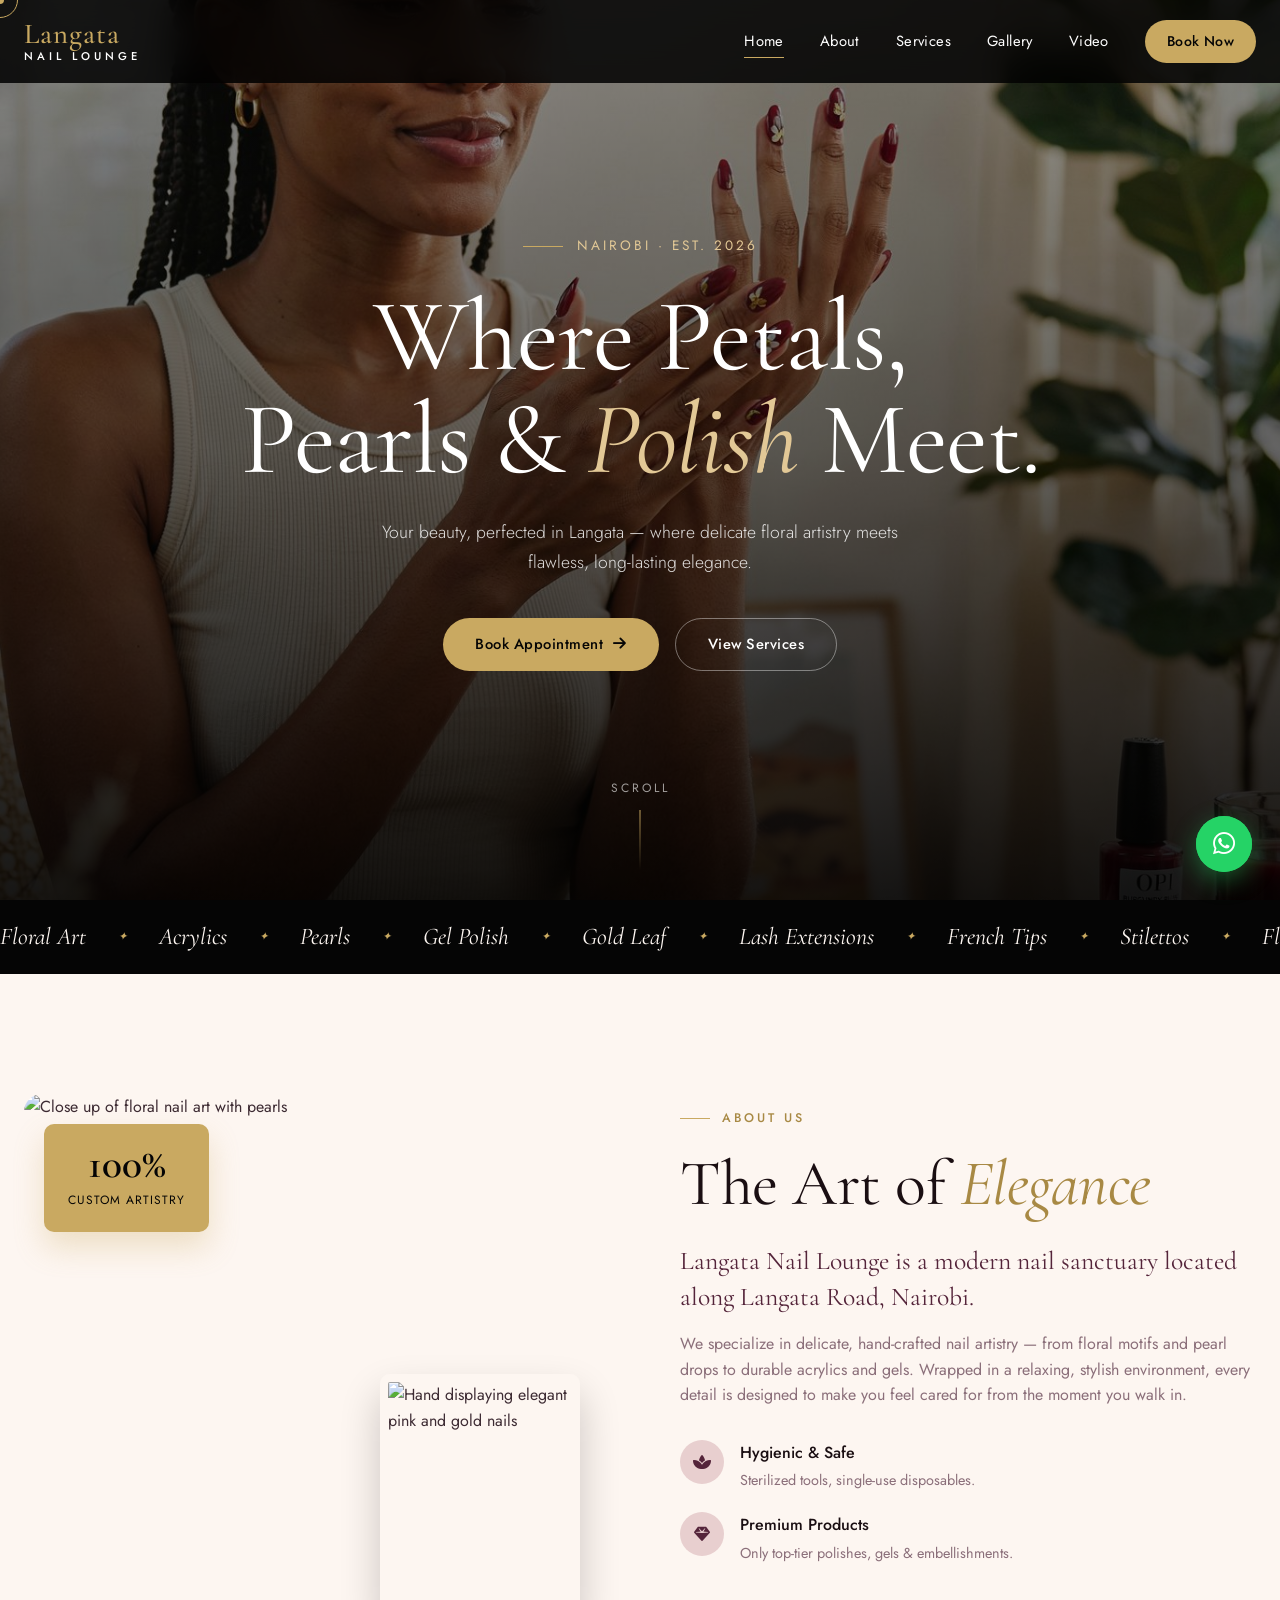
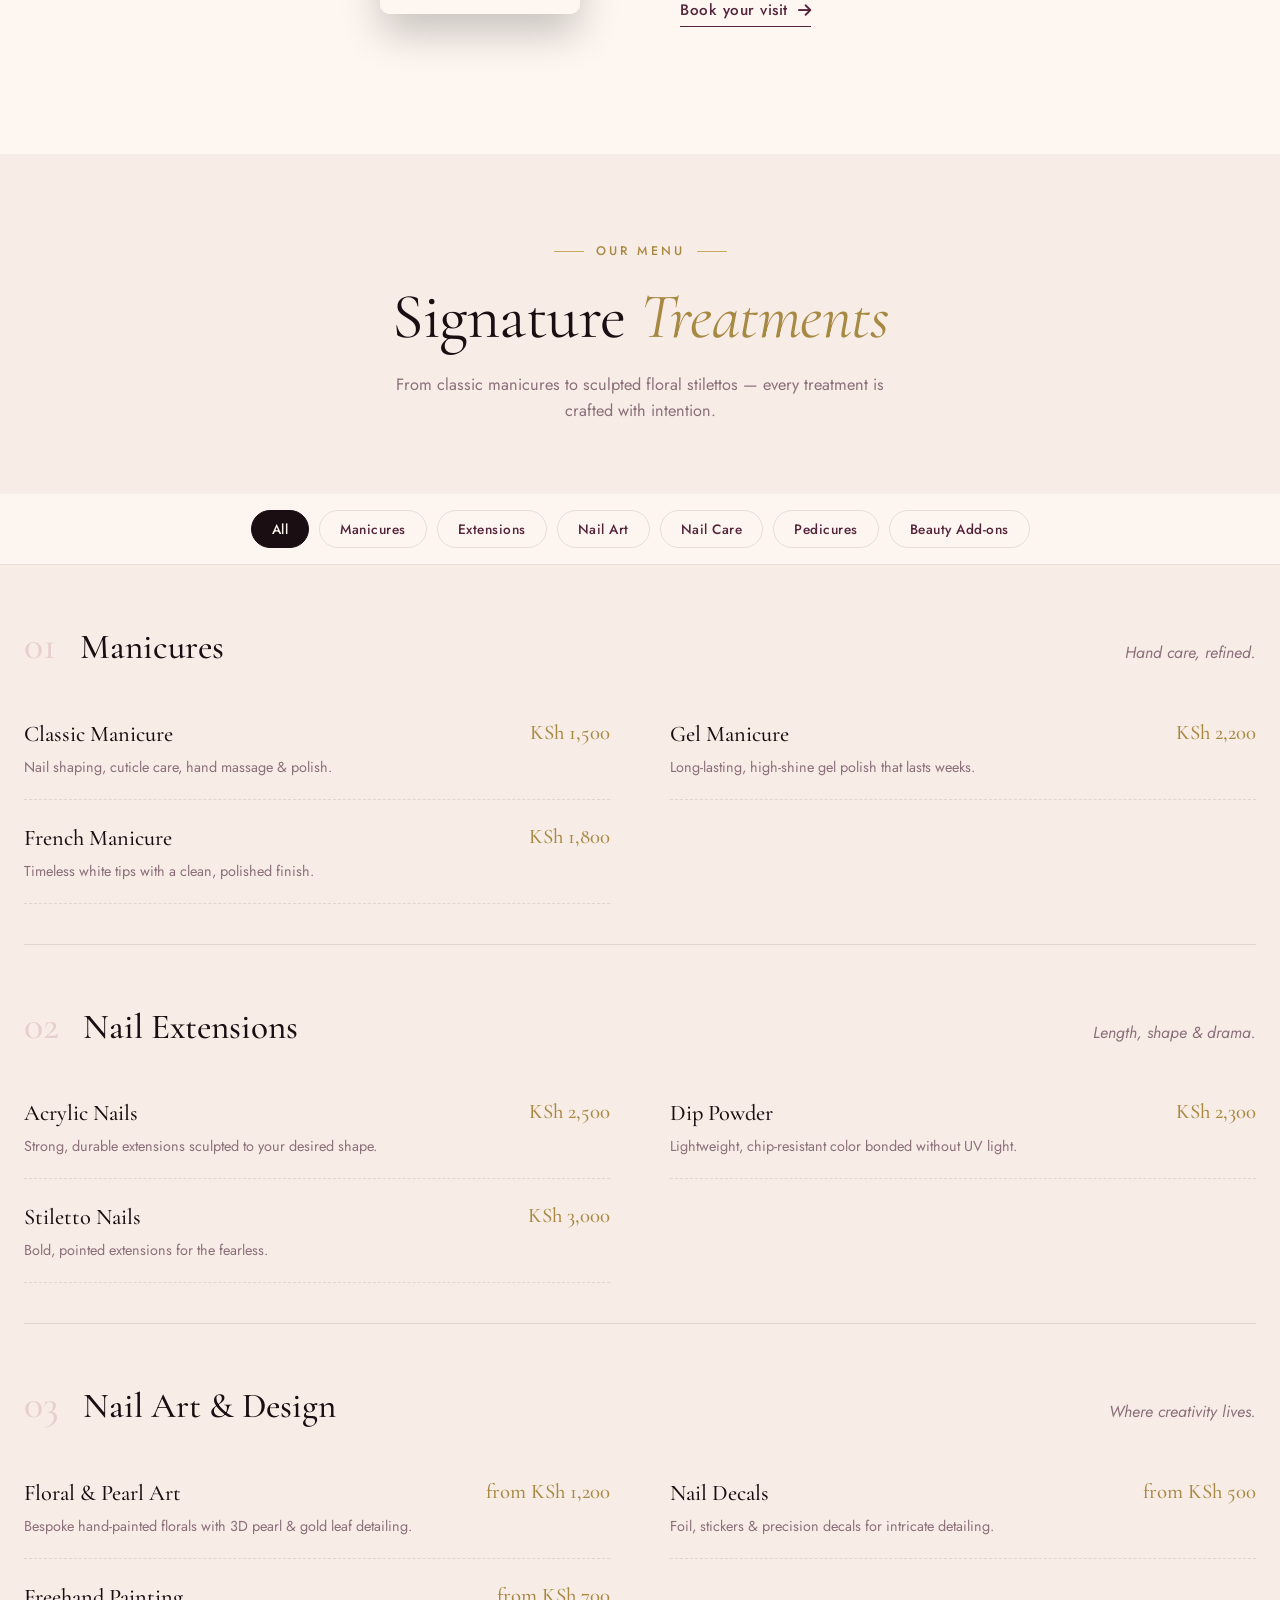
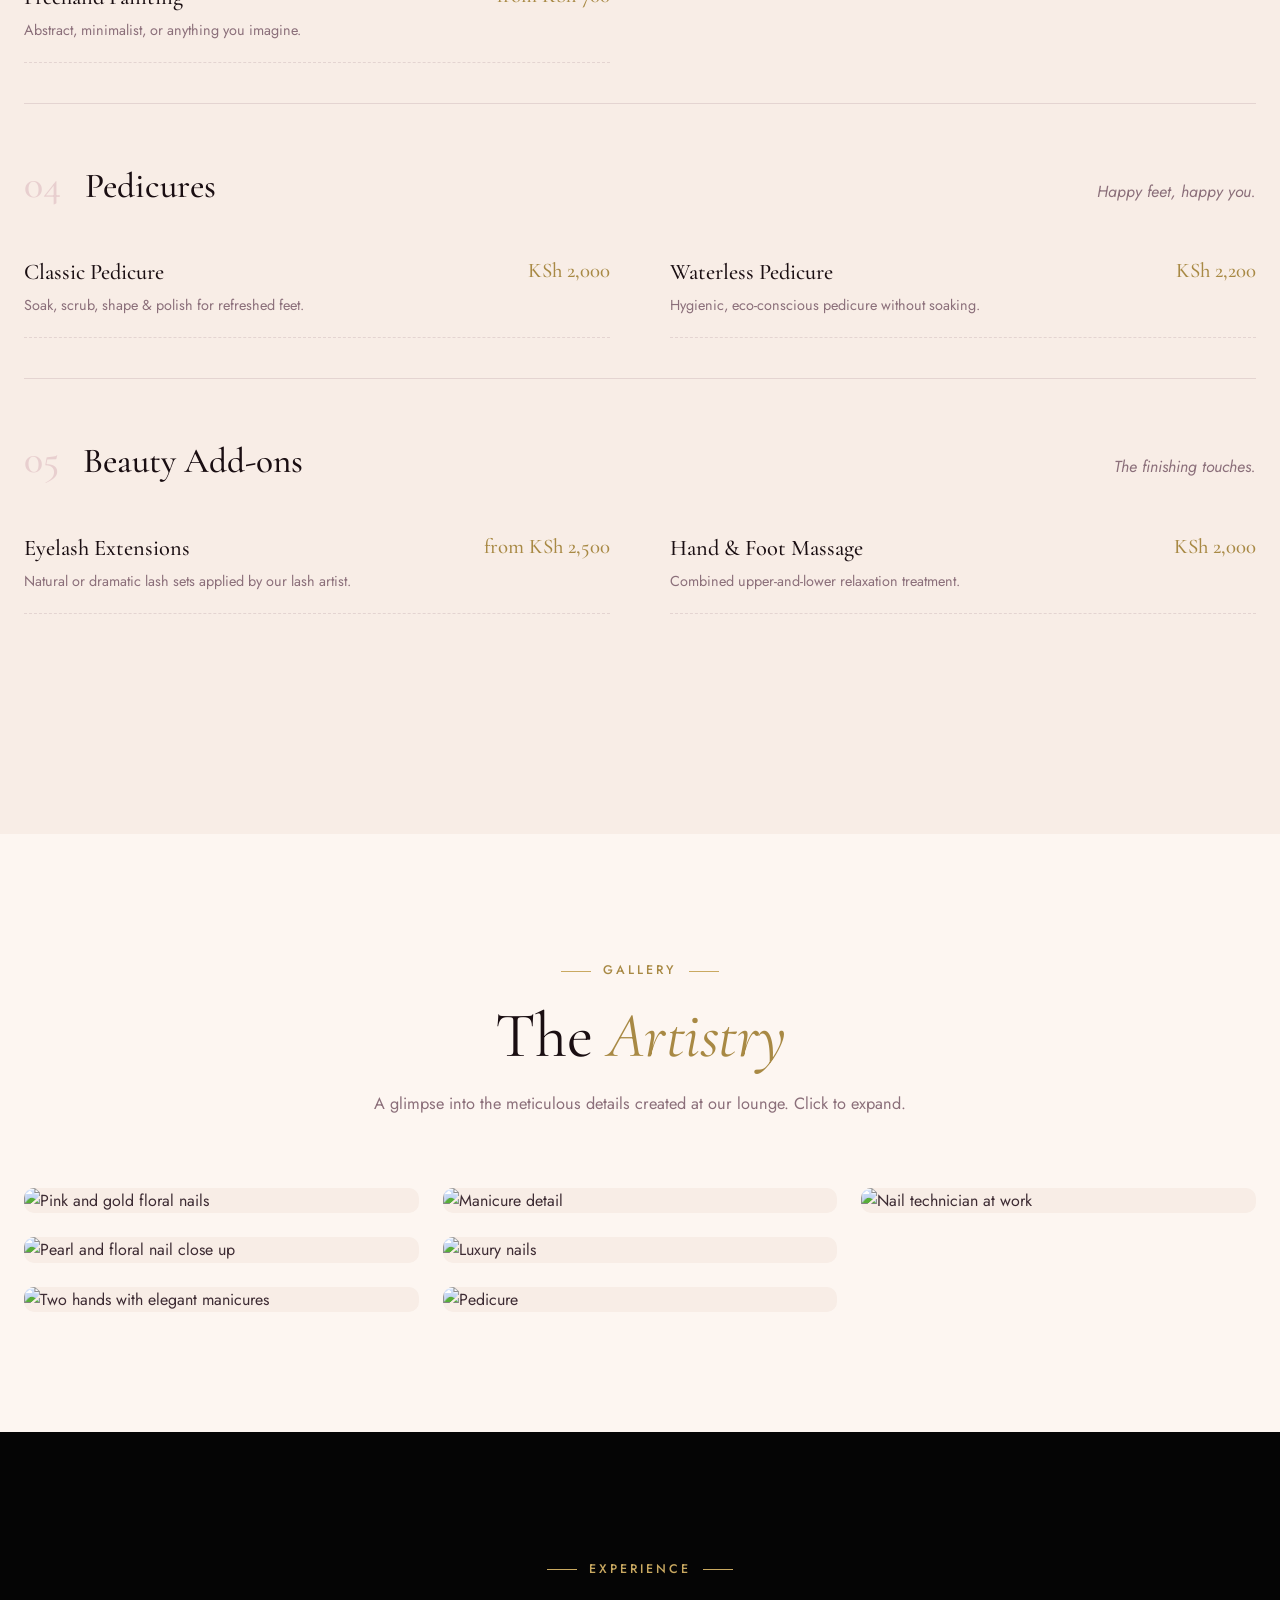
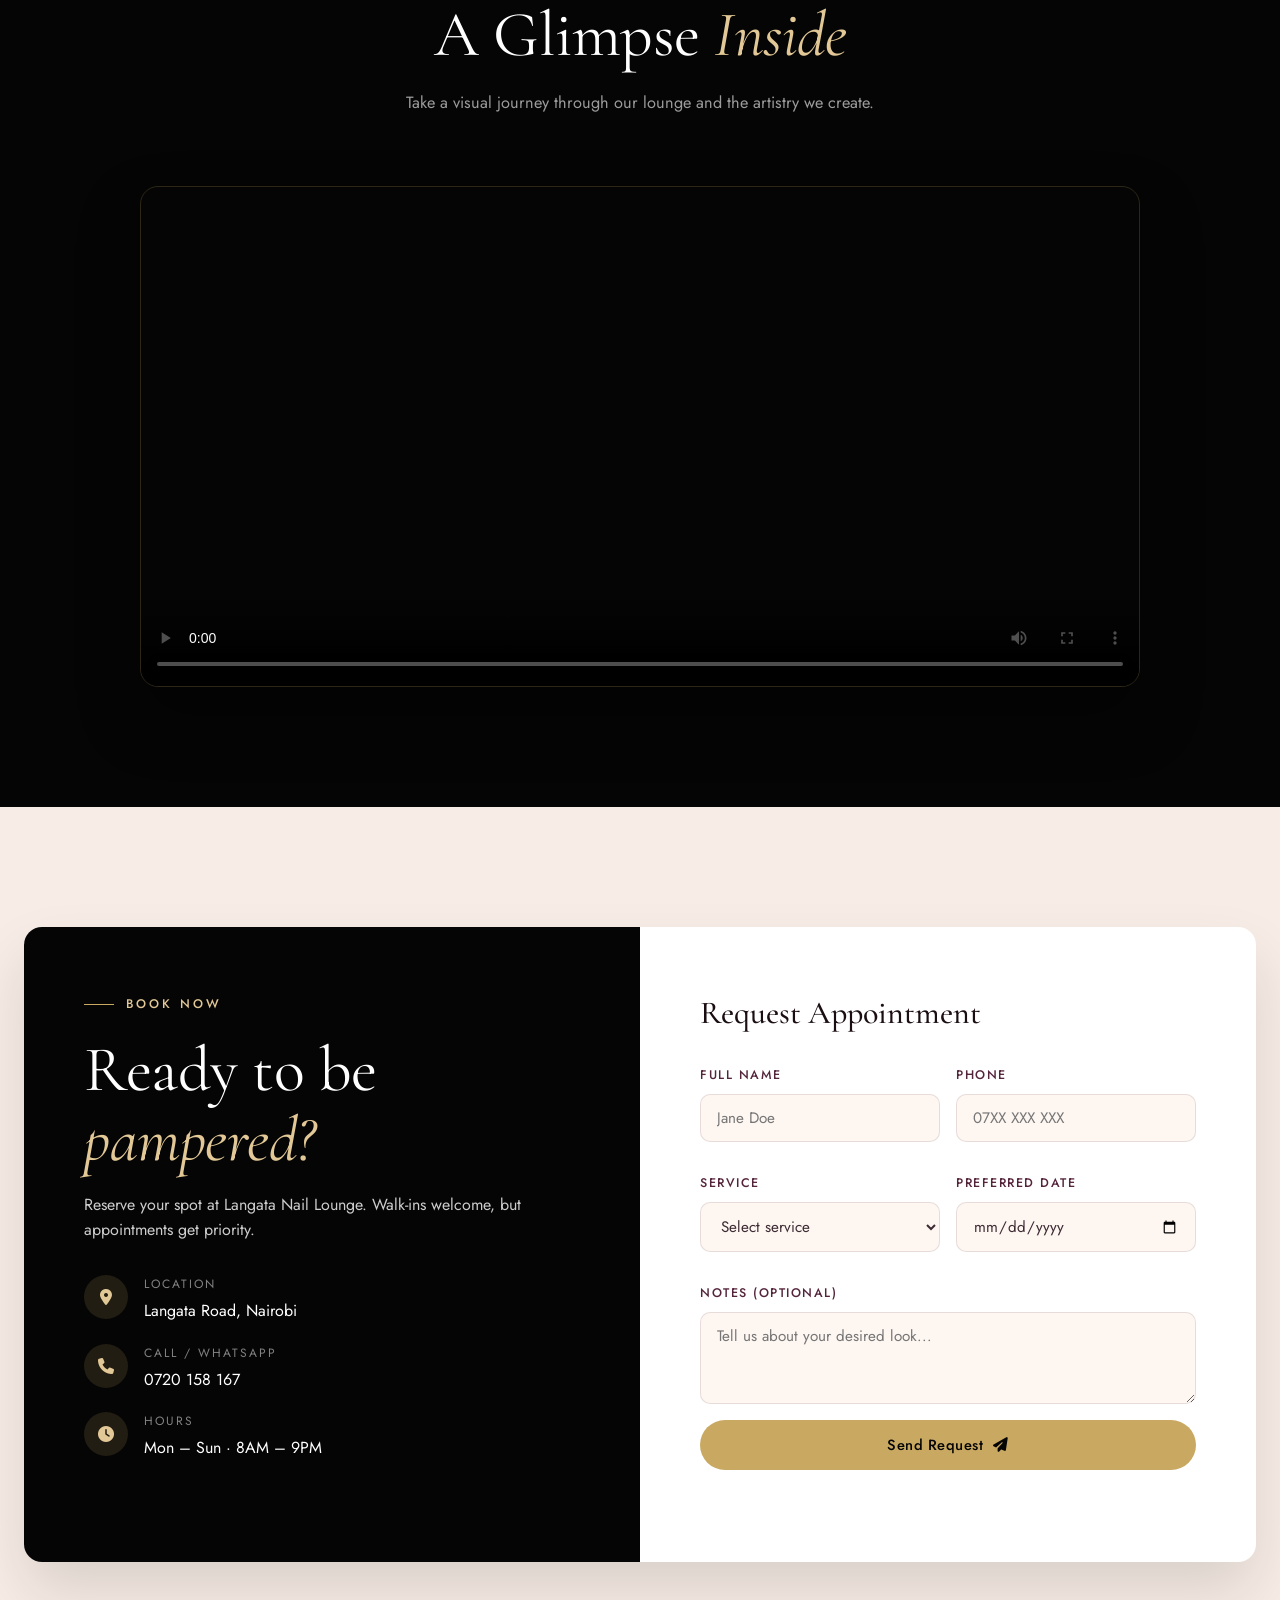
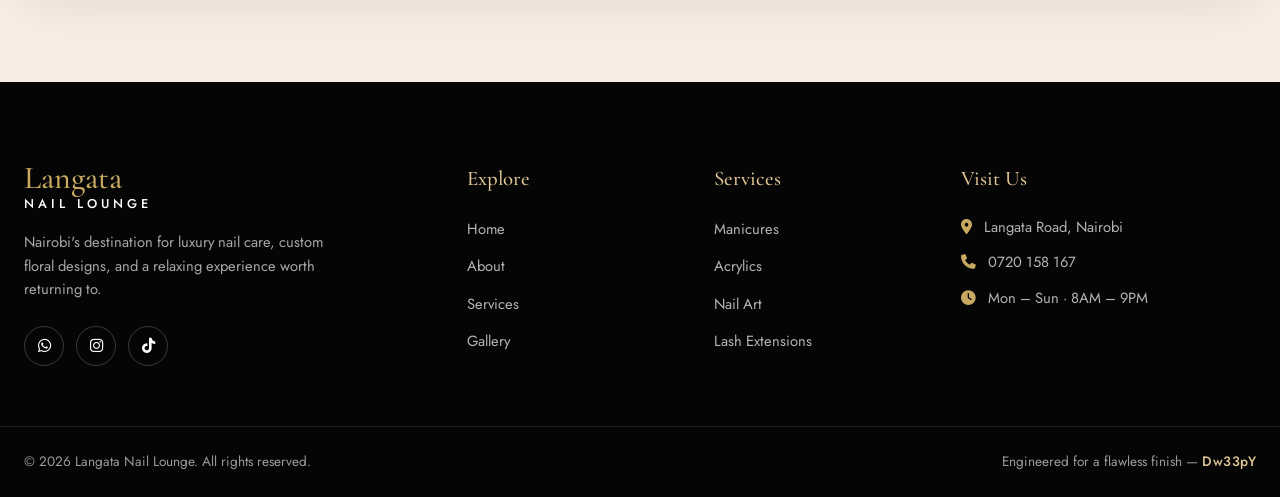
==== commit 2bab82cc: "Update index.html" ====
--- a/index.html
+++ b/index.html
@@ -117,7 +117,8 @@
 
 <!-- HERO -->
 <section class="hero" id="home">
-  <div class="hero-bg" style="background-image: url('https://images.pexels.com/photos/3997381/pexels-photo-3997381.jpeg?auto=compress&cs=tinysrgb&w=1920');"></div>
+  <div class="hero-bg" style="background-image: url('hero.jpg');"></div>
+
   <div class="hero-overlay"></div>
 
   <div class="hero-content">
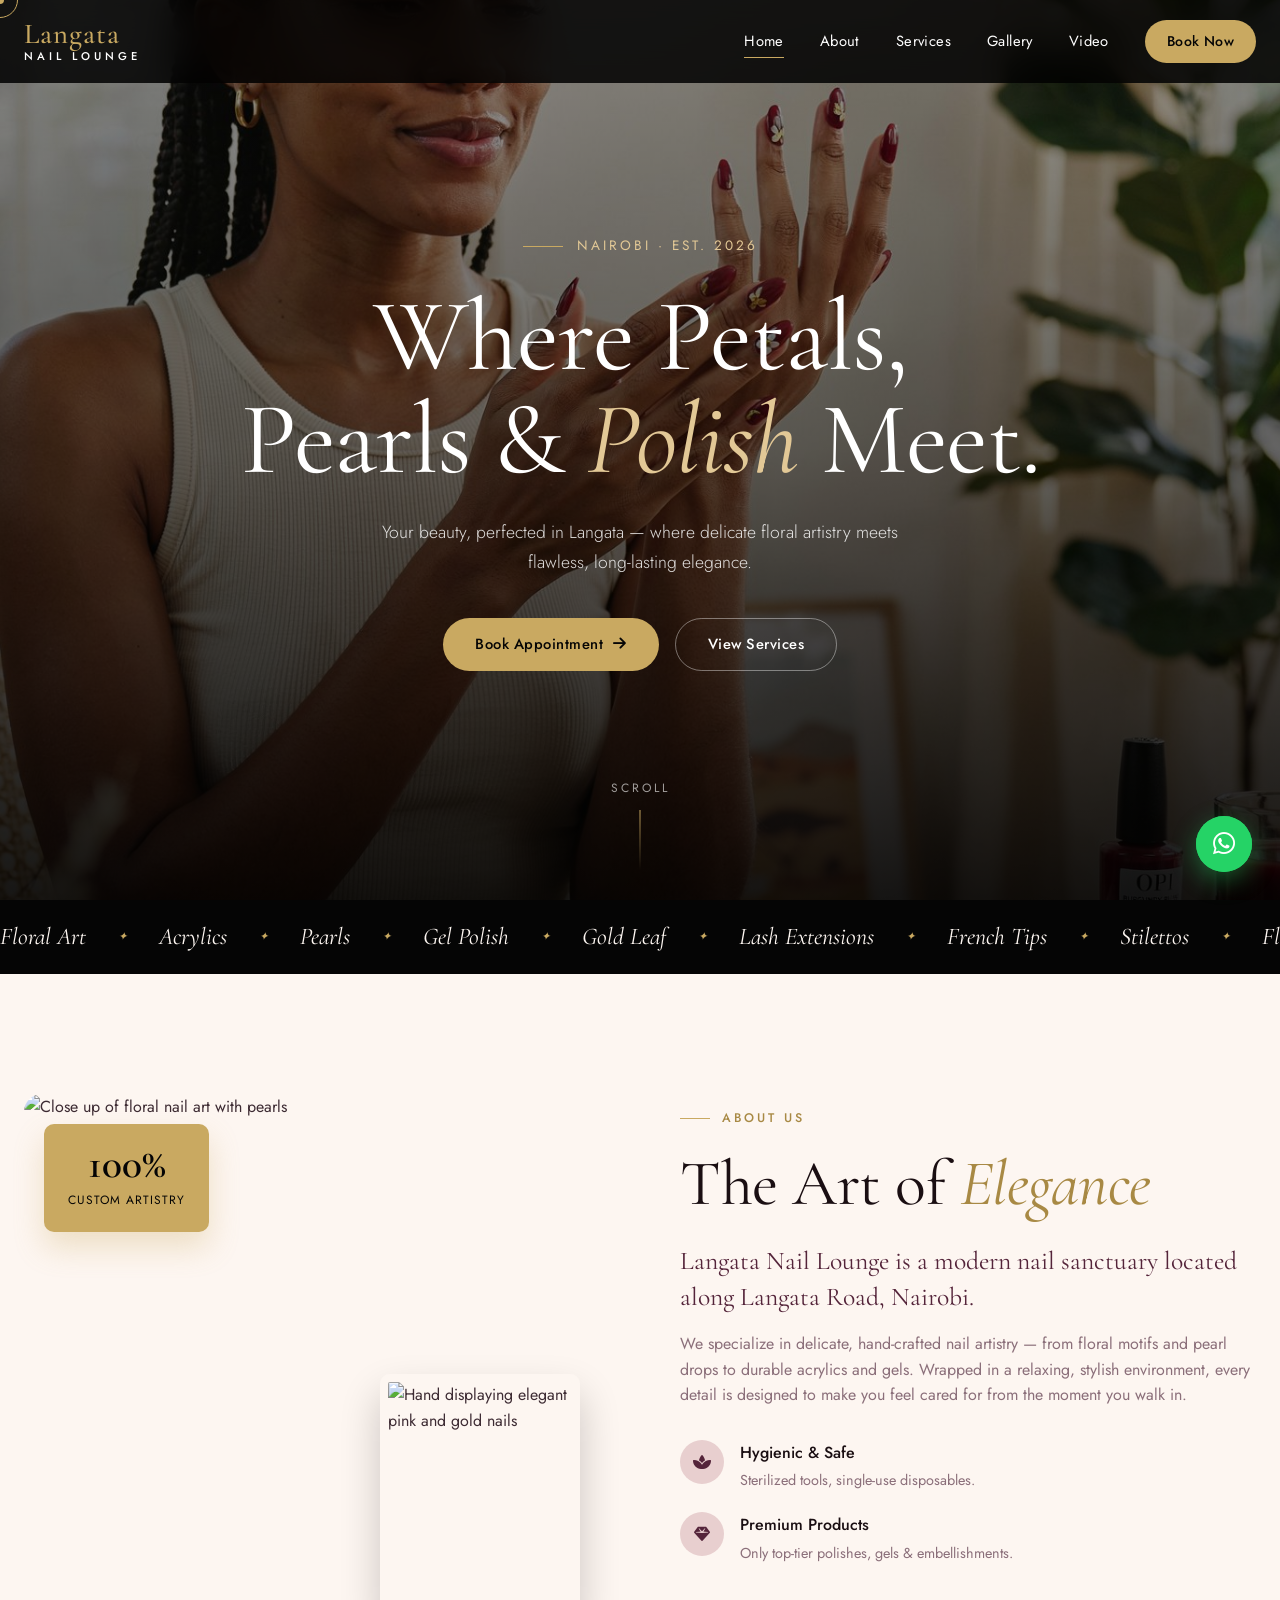
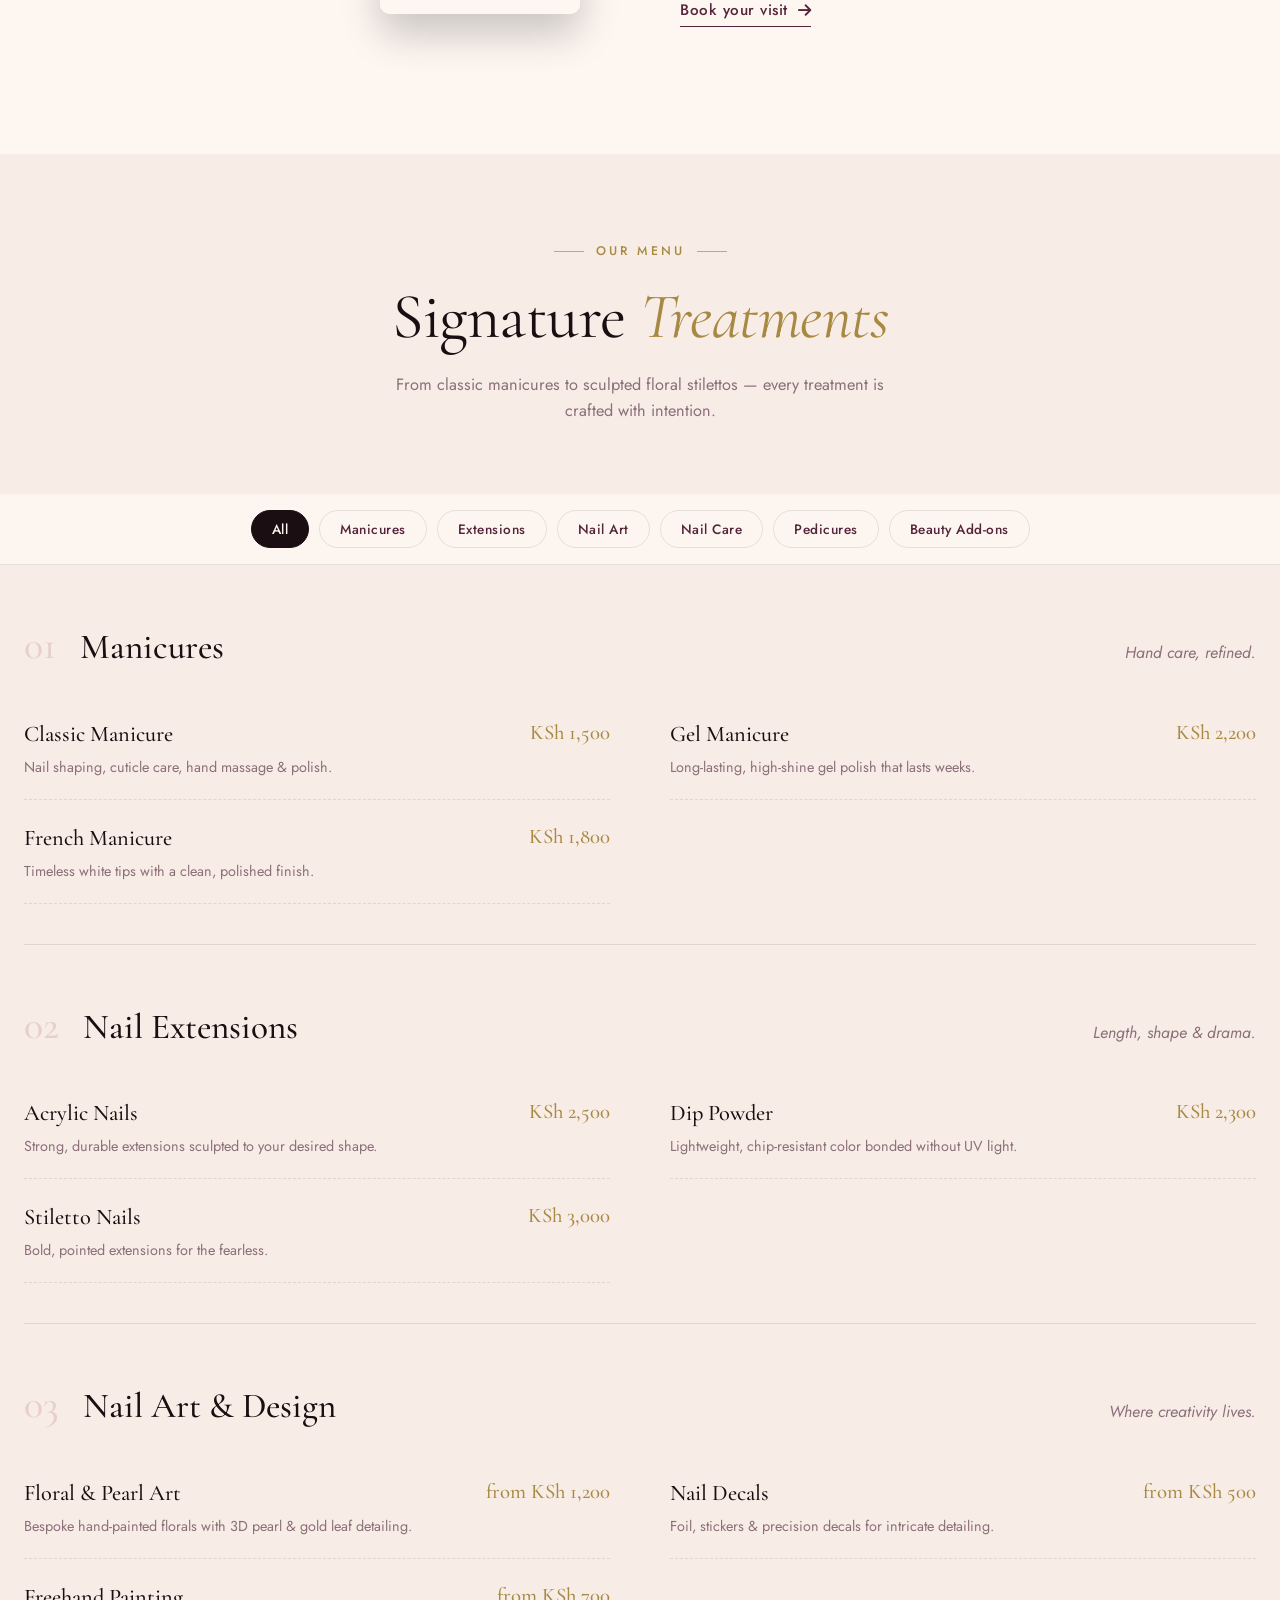
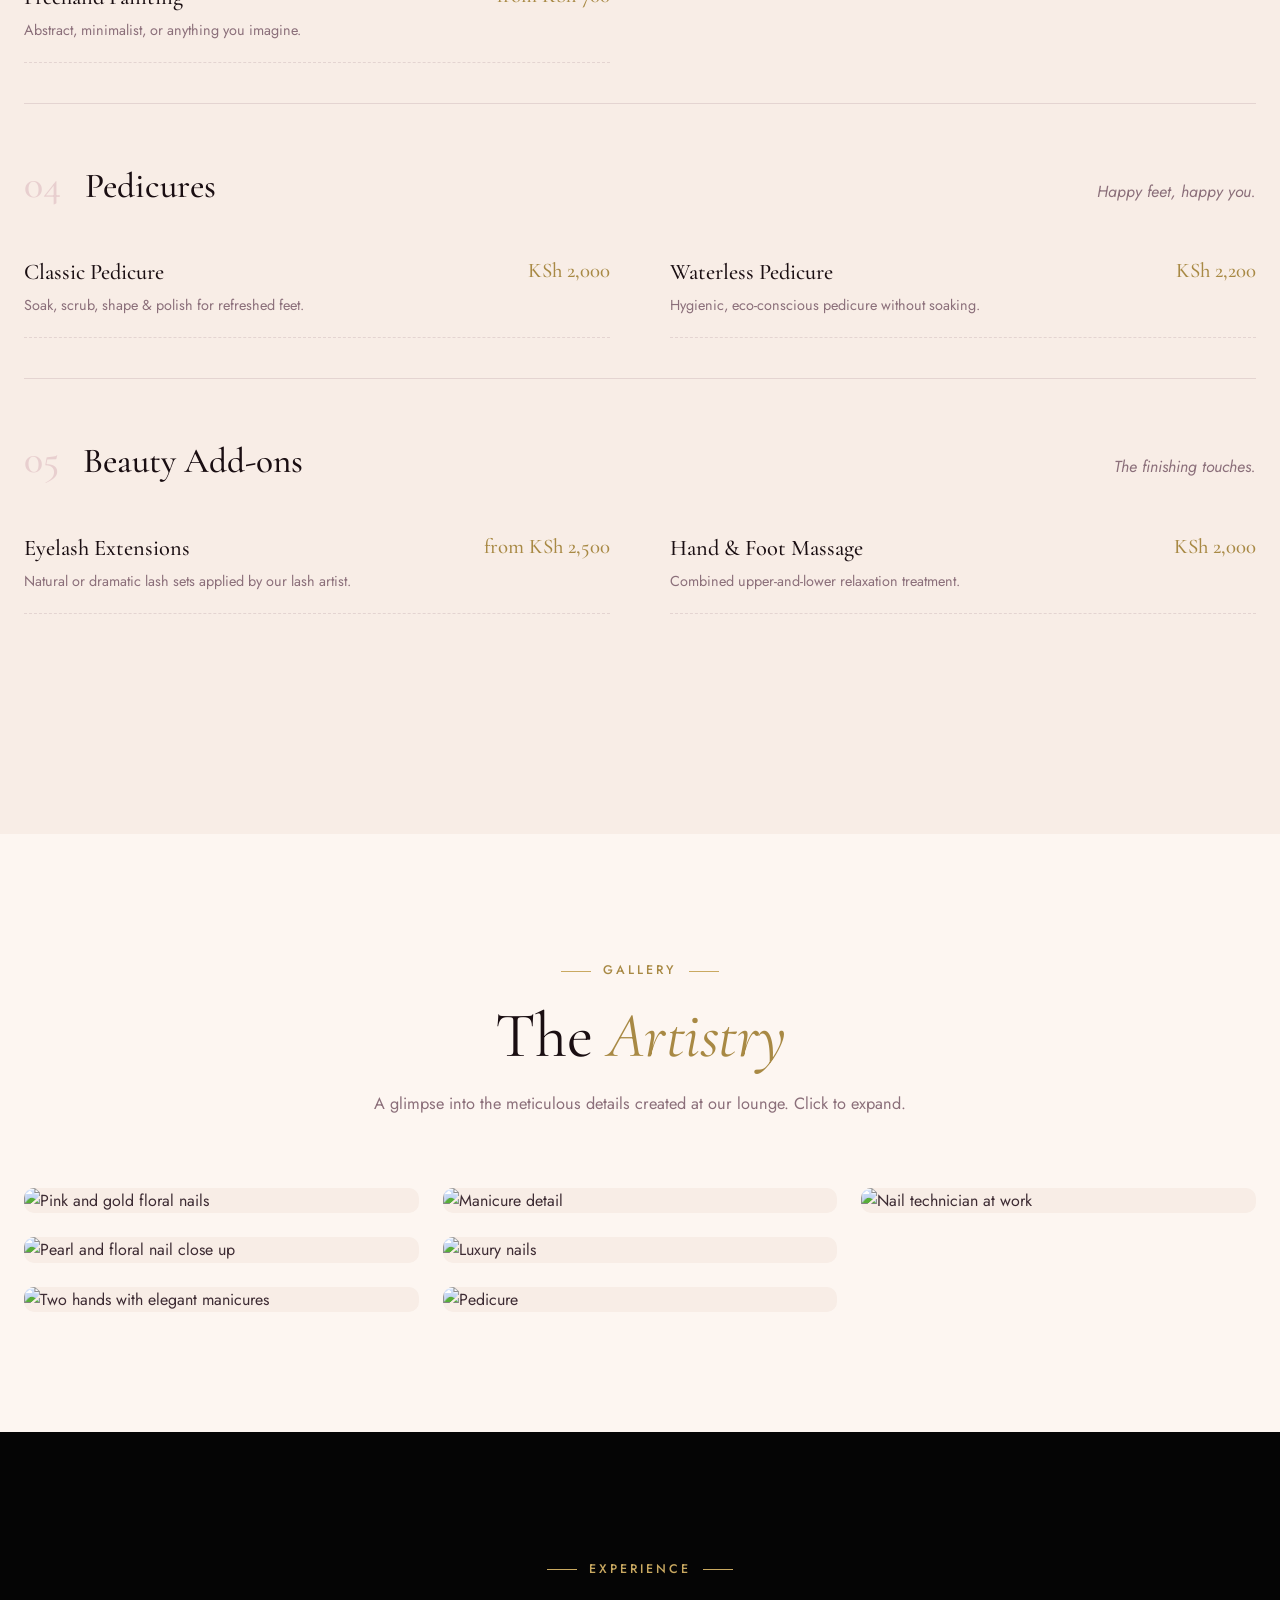
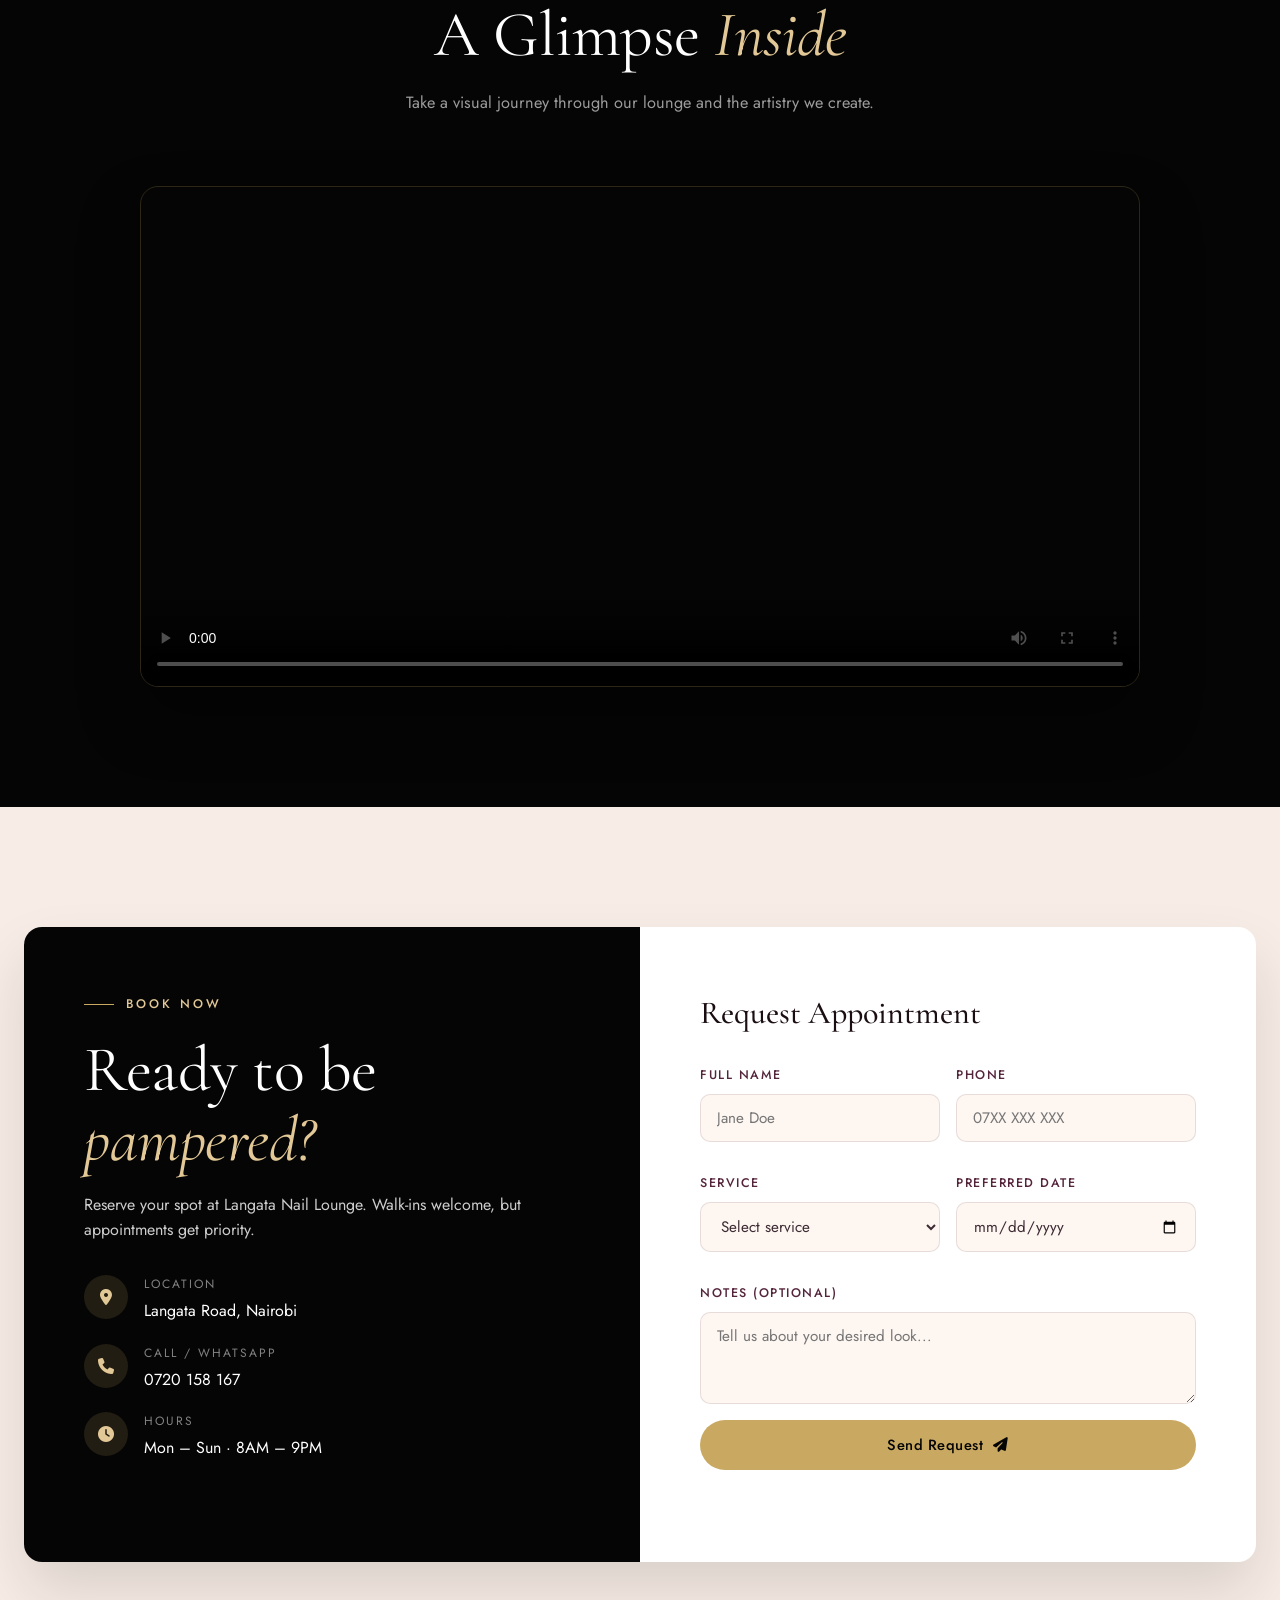
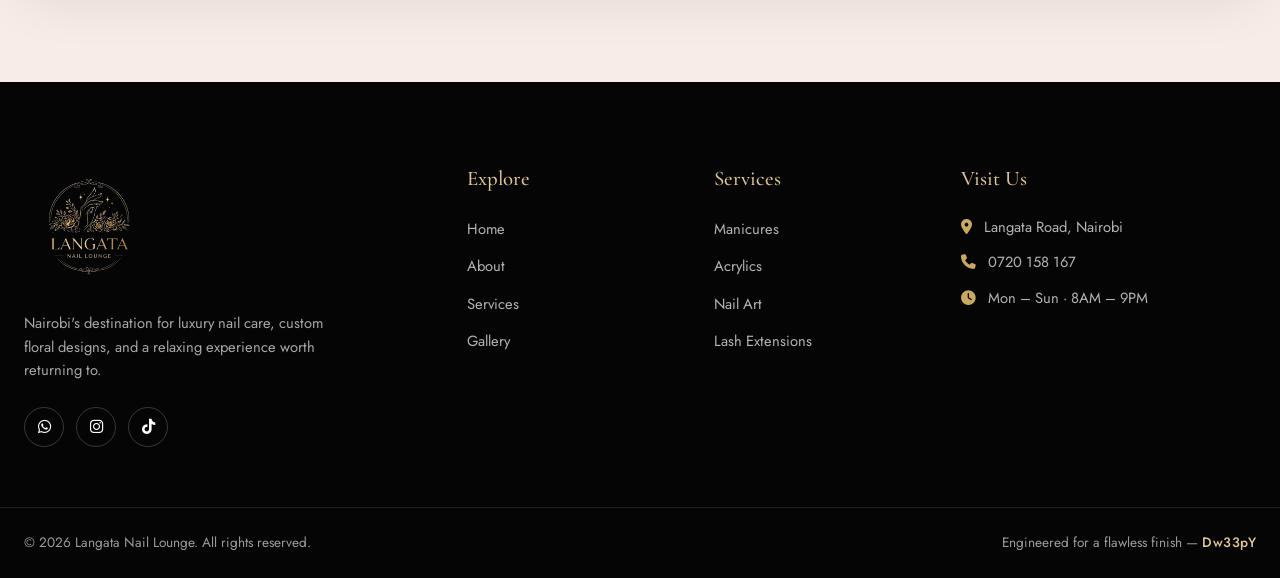
==== commit c42cad54: "update" ====
--- a/index.html
+++ b/index.html
@@ -56,11 +56,12 @@
 <body>
 
 <!-- PRELOADER -->
+<!-- Full-screen black overlay shown while the page loads.
+     Logo image (logo.png) is displayed centered.
+     To swap the logo, change the src below.
+     To resize, edit .preloader-logo-img width in style.css -->
 <div class="preloader" id="preloader">
-  <div class="preloader-logo">
-    <span class="pl-main">Langata</span>
-    <span class="pl-sub">Nail Lounge</span>
-  </div>
+  <img src="logo.png" alt="Langata Nail Lounge Logo" class="preloader-logo-img">
 </div>
 
 <!-- Scroll Progress -->
@@ -363,6 +364,12 @@
       <h2 class="section-title centered">The <em>Artistry</em></h2>
       <p class="section-sub">A glimpse into the meticulous details created at our lounge. Click to expand.</p>
     </div>
+
+    <!-- Gallery Navigation Buttons (Visible only on mobile for the carousel) -->
+    <div class="gallery-nav">
+      <button id="galleryPrev" aria-label="Previous Gallery Item"><i class="fas fa-chevron-left"></i></button>
+      <button id="galleryNext" aria-label="Next Gallery Item"><i class="fas fa-chevron-right"></i></button>
+    </div>
   </div>
 
   <div class="masonry-grid">
@@ -517,11 +524,12 @@
 <footer class="footer">
   <div class="footer-top">
     <div class="container footer-grid">
+      <!-- Footer brand column.
+           The logo image (logo.png) replaces the previous text logo.
+           To swap logo, change src below.
+           To resize, edit .footer-logo-img width in style.css -->
       <div class="footer-brand">
-        <div class="footer-logo-text">
-          <span class="fl-main">Langata</span>
-          <span class="fl-sub">Nail Lounge</span>
-        </div>
+        <img src="logo.png" alt="Langata Nail Lounge Logo" class="footer-logo-img">
         <p>Nairobi's destination for luxury nail care, custom floral designs, and a relaxing experience worth returning to.</p>
         <div class="footer-social">
           <a href="https://wa.me/254720158167" target="_blank" aria-label="WhatsApp"><i class="fab fa-whatsapp"></i></a>
--- a/style.css
+++ b/style.css
@@ -3,30 +3,32 @@
    Engineered by Dw33pY
    ============================================ */
 
+/* ---------- DESIGN TOKENS (colors, fonts, sizing) ----------
+   Adjust these values to globally change colors, fonts, etc. */
 :root {
-  --plum-deep: #1A0E12;
-  --plum: #54243a;
-  --plum-soft: #8a4762;
-  --blush: #F8EDE6;
-  --cream: #FDF6F1;
-  --black: #050505;
-  --gold: #C9A961;
-  --gold-light: #E2C896;
-  --gold-deep: #A88944;
-  --rose: #D4A5A5;
-  --rose-soft: #E8CFCF;
-  --text: #3D2B33;
-  --muted: #8B6F7A;
-  --line: rgba(84, 36, 58, 0.12);
+  --plum-deep: #1A0E12;    /* Deep plum background tone */
+  --plum: #54243a;         /* Primary plum */
+  --plum-soft: #8a4762;    /* Softer plum */
+  --blush: #F8EDE6;        /* Blush section background */
+  --cream: #FDF6F1;        /* Main page background */
+  --black: #050505;        /* Black backgrounds (preloader, footer, etc.) */
+  --gold: #C9A961;         /* Primary gold (logo accent color) */
+  --gold-light: #E2C896;   /* Lighter gold for hover states */
+  --gold-deep: #A88944;    /* Deeper gold for text accents */
+  --rose: #D4A5A5;         /* Rose accent */
+  --rose-soft: #E8CFCF;    /* Soft rose for icon backgrounds */
+  --text: #3D2B33;         /* Default body text color */
+  --muted: #8B6F7A;        /* Muted/secondary text */
+  --line: rgba(84, 36, 58, 0.12);  /* Hairline border color */
   --white: #ffffff;
 
-  --font-display: 'Cormorant Garamond', serif;
-  --font-body: 'Jost', sans-serif;
-
-  --ease: cubic-bezier(0.22, 1, 0.36, 1);
-  --container: 1280px;
-  --radius: 18px;
-  --radius-sm: 10px;
+  --font-display: 'Cormorant Garamond', serif;  /* Headings / brand */
+  --font-body: 'Jost', sans-serif;              /* Body text */
+
+  --ease: cubic-bezier(0.22, 1, 0.36, 1);  /* Global easing */
+  --container: 1280px;                       /* Max content width */
+  --radius: 18px;                            /* Large corner radius */
+  --radius-sm: 10px;                         /* Small corner radius */
 }
 
 * { margin: 0; padding: 0; box-sizing: border-box; }
@@ -34,7 +36,7 @@
 html { 
   scroll-behavior: smooth; 
   -webkit-font-smoothing: antialiased; 
-  scroll-padding-top: 80px;
+  scroll-padding-top: 80px;   /* Offset anchor scroll for fixed navbar */
   overflow-x: hidden;
 }
 
@@ -54,48 +56,68 @@
 
 .container { max-width: var(--container); margin: 0 auto; padding: 0 24px; }
 
-/* PRELOADER */
+/* ---------- PRELOADER ----------
+   Full-screen black overlay shown while page loads.
+   Background color can be changed via `background` below. */
 .preloader {
-  position: fixed; inset: 0; background: var(--black);
+  position: fixed; inset: 0; background: var(--black);  /* Preloader background color — change to any color */
   z-index: 10000; display: grid; place-items: center;
   transition: opacity 0.6s var(--ease), visibility 0.6s var(--ease);
 }
 .preloader.hidden { opacity: 0; visibility: hidden; }
-.preloader-logo {
-  display: flex; flex-direction: column; align-items: center; line-height: 1;
-  animation: pulseGlow 1.5s ease-in-out infinite alternate;
-}
-.pl-main {
-  font-family: var(--font-display); font-size: 4rem; font-weight: 500;
-  color: var(--gold); letter-spacing: 1px;
-}
-.pl-sub {
-  font-family: var(--font-body); font-size: 1rem; font-weight: 400;
-  color: var(--gold-light); letter-spacing: 8px; margin-top: 4px;
-  text-transform: uppercase;
-}
-@keyframes pulseGlow {
-  0% { filter: drop-shadow(0 0 10px rgba(201, 169, 97, 0.2)); }
-  100% { filter: drop-shadow(0 0 30px rgba(201, 169, 97, 0.7)); }
-}
-
-/* SCROLL PROGRESS */
+
+/* Preloader logo image (logo.png).
+   Adjust `width` to make the logo bigger/smaller.
+   `height: auto` keeps the aspect ratio. */
+.preloader-logo-img {
+  width: 240px;            /* ← Increased size as requested */
+  height: auto;            /* Keeps aspect ratio — leave as auto */
+  object-fit: contain;     /* Prevents stretching/distortion */
+  animation: preloaderPulse 2s ease-in-out infinite;  /* 2s smooth pulse animation */
+}
+
+/* Creative pulse animation:
+   Scales the logo from 90% to 105% and back, while intensifying the golden glow. 
+   Adjust the scale values to make the pulsing more or less dramatic.
+   Adjust the rgba last value (0.3 to 0.9) to change glow intensity. */
+@keyframes preloaderPulse {
+  0% { 
+    transform: scale(0.9); 
+    filter: drop-shadow(0 0 15px rgba(201, 169, 97, 0.3)); 
+    opacity: 0.85;
+  }
+  50% { 
+    transform: scale(1.05); 
+    filter: drop-shadow(0 0 45px rgba(201, 169, 97, 0.9)); 
+    opacity: 1;
+  }
+  100% { 
+    transform: scale(0.9); 
+    filter: drop-shadow(0 0 15px rgba(201, 169, 97, 0.3)); 
+    opacity: 0.85;
+  }
+}
+
+/* ---------- SCROLL PROGRESS ----------
+   Thin progress bar at top of page.
+   Change height to make it thicker/thinner. */
 .scroll-progress {
-  position: fixed; top: 0; left: 0; height: 3px;
-  background: linear-gradient(90deg, var(--gold), var(--rose));
+  position: fixed; top: 0; left: 0; height: 3px;   /* ← height = thickness */
+  background: linear-gradient(90deg, var(--gold), var(--rose));  /* Bar color */
   z-index: 9999; width: 0%; transition: width 0.1s linear;
 }
 
-/* CUSTOM CURSOR */
+/* ---------- CUSTOM CURSOR ----------
+   Hidden on touch devices, shown only on devices with precise pointers (mouse). */
 .cursor, .cursor-follower { display: none; }
 @media (hover: hover) and (pointer: fine) {
   .cursor {
-    display: block; position: fixed; width: 8px; height: 8px;
+    display: block; position: fixed; width: 8px; height: 8px;   /* Small dot size */
     background: var(--gold); border-radius: 50%; pointer-events: none;
     z-index: 10000; transform: translate(-50%, -50%); left: 0; top: 0;
   }
   .cursor-follower {
-    display: block; position: fixed; width: 36px; height: 36px;
+    display: block; position: fixed; width: 36px; height: 36px;  /* Outer ring size */
     border: 1px solid var(--gold); border-radius: 50%; pointer-events: none;
     z-index: 10000; transform: translate(-50%, -50%); left: 0; top: 0;
     transition: width 0.3s, height 0.3s, background 0.3s, border-color 0.3s;
@@ -103,15 +125,15 @@
   .cursor-follower.hover { width: 56px; height: 56px; background: rgba(201, 169, 97, 0.1); }
 }
 
-/* NAVIGATION */
+/* ---------- NAVIGATION ---------- */
 .navbar {
   position: fixed; top: 0; left: 0; width: 100%; z-index: 2000;
-  padding: 20px 0; background: rgba(0, 0, 0, 0.85);
+  padding: 20px 0; background: rgba(0, 0, 0, 0.85);  /* Navbar bg color & transparency */
   backdrop-filter: blur(20px); -webkit-backdrop-filter: blur(20px);
   transition: all 0.4s var(--ease);
 }
 .navbar.scrolled {
-  padding: 10px 0; background: rgba(0, 0, 0, 0.95);
+  padding: 10px 0; background: rgba(0, 0, 0, 0.95);  /* Darker navbar after scroll */
   border-bottom: 1px solid rgba(201, 169, 97, 0.2);
 }
 .nav-inner {
@@ -119,10 +141,10 @@
   display: flex; align-items: center; justify-content: space-between;
 }
 
-/* Logo */
+/* Logo (text version in the navbar) */
 .logo-text { display: flex; flex-direction: column; line-height: 1; }
 .logo-main {
-  font-family: var(--font-display); font-size: 1.8rem; font-weight: 500;
+  font-family: var(--font-display); font-size: 1.8rem; font-weight: 500;  /* Navbar logo font size */
   color: var(--gold); letter-spacing: 1px; transition: font-size 0.4s var(--ease);
 }
 .logo-sub {
@@ -130,10 +152,10 @@
   color: #fff; letter-spacing: 4px; text-transform: uppercase; margin-top: 2px;
   transition: font-size 0.4s var(--ease);
 }
-.navbar.scrolled .logo-main { font-size: 1.5rem; }
+.navbar.scrolled .logo-main { font-size: 1.5rem; }   /* Shrinks logo on scroll */
 .navbar.scrolled .logo-sub { font-size: 0.6rem; }
 
-.nav-links { display: flex; align-items: center; gap: 36px; }
+.nav-links { display: flex; align-items: center; gap: 36px; }   /* gap = spacing between links */
 .nav-links a {
   font-size: 0.92rem; font-weight: 400; color: #fff;
   letter-spacing: 0.4px; position: relative; padding: 6px 0;
@@ -141,7 +163,7 @@
 }
 .nav-links a:not(.btn-nav)::after {
   content: ''; position: absolute; bottom: 0; left: 50%;
-  width: 0; height: 1px; background: var(--gold);
+  width: 0; height: 1px; background: var(--gold);   /* Animated underline color */
   transition: all 0.3s var(--ease);
 }
 .nav-links a:not(.btn-nav):hover::after,
@@ -155,7 +177,7 @@
 }
 .nav-links a.btn-nav:hover { background: var(--gold-light); transform: translateY(-2px); }
 
-/* MENU TOGGLE */
+/* ---------- MENU TOGGLE (mobile hamburger) ---------- */
 .menu-toggle {
   display: none; width: 44px; height: 44px; position: relative; z-index: 2100;
 }
@@ -171,9 +193,9 @@
 .menu-toggle.active span:nth-child(2) { opacity: 0; }
 .menu-toggle.active span:nth-child(3) { top: 21px; transform: translateX(-50%) rotate(-45deg); background: var(--gold); }
 
-/* MOBILE MENU */
+/* ---------- MOBILE MENU OVERLAY ---------- */
 .mobile-menu {
-  position: fixed; inset: 0; background: var(--black);
+  position: fixed; inset: 0; background: var(--black);   /* Mobile menu background */
   z-index: 1500; display: flex; align-items: center; justify-content: center;
   opacity: 0; visibility: hidden; transition: all 0.5s var(--ease);
 }
@@ -212,14 +234,14 @@
 }
 .mobile-social a:hover { background: var(--gold); color: var(--black); border-color: var(--gold); }
 
-/* HERO */
+/* ---------- HERO ---------- */
 .hero {
   position: relative; min-height: 100vh; display: flex; align-items: center;
   justify-content: center; text-align: center; color: #fff; overflow: hidden;
 }
 .hero-bg {
   position: absolute; inset: 0; background-size: cover; background-position: center;
-  transform: scale(1.05); animation: heroZoom 20s ease-in-out infinite alternate;
+  transform: scale(1.05); animation: heroZoom 20s ease-in-out infinite alternate;  /* Slow zoom on hero bg */
 }
 @keyframes heroZoom { to { transform: scale(1.15); } }
 .hero-overlay {
@@ -234,7 +256,7 @@
 }
 .hero-tag .line { width: 40px; height: 1px; background: var(--gold); }
 .hero-title {
-  font-family: var(--font-display); font-size: clamp(3rem, 8vw, 6.5rem);
+  font-family: var(--font-display); font-size: clamp(3rem, 8vw, 6.5rem);  /* Responsive hero title size */
   line-height: 1; font-weight: 400; letter-spacing: -1px; margin-bottom: 28px;
 }
 .hero-title span { display: block; }
@@ -262,7 +284,7 @@
 }
 @keyframes scrollDown { to { top: 60px; } }
 
-/* BUTTONS */
+/* ---------- BUTTONS ---------- */
 .btn {
   display: inline-flex; align-items: center; gap: 10px;
   padding: 14px 32px; border-radius: 30px; font-weight: 500;
@@ -277,21 +299,21 @@
 .btn-ghost:hover { background: #fff; color: var(--black); border-color: #fff; }
 .btn-full { width: 100%; justify-content: center; }
 
-/* MARQUEE */
+/* ---------- MARQUEE ---------- */
 .marquee {
   background: var(--black); color: var(--cream);
   padding: 18px 0; overflow: hidden; white-space: nowrap;
 }
 .marquee-track {
   display: inline-flex; align-items: center; gap: 32px;
-  animation: marquee 30s linear infinite;
+  animation: marquee 30s linear infinite;   /* 30s = scroll speed — lower is faster */
   font-family: var(--font-display); font-size: 1.5rem; font-style: italic;
 }
 .marquee-track i { color: var(--gold); font-size: 0.7rem; }
 @keyframes marquee { to { transform: translateX(-50%); } }
 
-/* SECTIONS */
-.section { padding: 120px 0; position: relative; }
+/* ---------- SECTIONS (shared) ---------- */
+.section { padding: 120px 0; position: relative; }   /* 120px = vertical section padding */
 .section-tag {
   display: inline-flex; align-items: center; gap: 12px;
   font-size: 0.78rem; letter-spacing: 3px; text-transform: uppercase;
@@ -308,10 +330,10 @@
 .section-head { text-align: center; margin-bottom: 70px; }
 .section-sub { max-width: 540px; margin: 20px auto 0; color: var(--muted); font-size: 1.02rem; }
 
-/* ABOUT */
+/* ---------- ABOUT ---------- */
 .about .split { display: grid; grid-template-columns: 1fr 1fr; gap: 80px; align-items: center; }
 .about-visual { position: relative; }
-.img-main { width: 100%; height: 540px; object-fit: cover; border-radius: var(--radius); }
+.img-main { width: 100%; height: 540px; object-fit: cover; border-radius: var(--radius); }   /* height = main image height */
 .img-float {
   position: absolute; bottom: 20px; right: 20px;
   width: 200px; height: 240px; object-fit: cover;
@@ -346,7 +368,7 @@
 }
 .link-arrow:hover { color: var(--gold-deep); border-color: var(--gold-deep); gap: 16px; }
 
-/* SERVICES LIST */
+/* ---------- SERVICES LIST ---------- */
 .services-list-section { background: var(--blush); padding: 80px 0 120px; }
 .filter-bar {
   position: sticky; top: 0; z-index: 50;
@@ -381,10 +403,14 @@
 .service-item-price { font-family: var(--font-display); font-size: 1.3rem; font-weight: 500; color: var(--gold-deep); white-space: nowrap; }
 .service-category.hidden { display: none; }
 
-/* GALLERY (Pinterest Masonry) */
+/* ---------- GALLERY (Pinterest Masonry on Desktop) ---------- */
 .gallery { background: var(--cream); }
+
+/* Gallery Navigation Buttons - Hidden on desktop, shown on mobile */
+.gallery-nav { display: none; }
+
 .masonry-grid { 
-  column-count: 3; column-gap: 24px;
+  column-count: 3; column-gap: 24px;   /* 3 columns desktop */
   max-width: 1400px; margin: 0 auto; padding: 0 24px; 
 }
 .masonry-item { 
@@ -405,7 +431,7 @@
 .gallery-hover i { color: #fff; font-size: 1.6rem; transform: scale(0.5); transition: transform 0.4s var(--ease); }
 .masonry-item:hover .gallery-hover i { transform: scale(1); }
 
-/* LIGHTBOX */
+/* ---------- LIGHTBOX ---------- */
 .lightbox {
   position: fixed; inset: 0; background: rgba(0,0,0,0.95);
   z-index: 5000; display: flex; align-items: center; justify-content: center;
@@ -432,7 +458,7 @@
   color: rgba(255,255,255,0.6); font-family: var(--font-body); letter-spacing: 2px; font-size: 0.9rem; 
 }
 
-/* VIDEO SECTION */
+/* ---------- VIDEO SECTION ---------- */
 .video-section { background: var(--black); color: #fff; }
 .video-section .section-title { color: #fff; }
 .video-section .section-title em { color: var(--gold-light); }
@@ -444,7 +470,7 @@
 }
 .video-wrapper video { width: 100%; display: block; }
 
-/* BOOKING */
+/* ---------- BOOKING ---------- */
 .booking { background: var(--blush); }
 .booking-card {
   background: var(--white); border-radius: var(--radius); overflow: hidden;
@@ -480,13 +506,21 @@
 .form-note { margin-top: 12px; font-size: 0.88rem; text-align: center; min-height: 20px; }
 .form-note.success { color: #2d7a4a; }
 
-/* FOOTER */
+/* ---------- FOOTER ---------- */
 .footer { background: var(--black); color: #fff; }
 .footer-top { padding: 80px 0 60px; }
 .footer-grid { display: grid; grid-template-columns: 2fr 1fr 1fr 1.5fr; gap: 50px; }
-.footer-logo-text { display: flex; flex-direction: column; line-height: 1; margin-bottom: 20px; }
-.fl-main { font-family: var(--font-display); font-size: 2rem; font-weight: 500; color: var(--gold); }
-.fl-sub { font-family: var(--font-body); font-size: 0.8rem; font-weight: 500; color: #fff; letter-spacing: 4px; text-transform: uppercase; margin-top: 4px; }
+
+/* Footer logo image (logo.png).
+   Adjust `width` to make the footer logo bigger/smaller.
+   `margin-bottom` controls spacing below the logo. */
+.footer-logo-img {
+  width: 130px;            /* ← Change this value to resize footer logo */
+  height: auto;            /* Keeps aspect ratio — leave as auto */
+  object-fit: contain;     /* Prevents stretching/distortion */
+  margin-bottom: 20px;     /* Space between logo and description paragraph */
+}
+
 .footer-brand p { color: rgba(255,255,255,0.65); font-size: 0.92rem; margin-bottom: 24px; max-width: 320px; }
 .footer-social { display: flex; gap: 12px; }
 .footer-social a {
@@ -507,9 +541,9 @@
 .credit a { color: var(--gold-light); font-weight: 500; letter-spacing: 0.5px; transition: color 0.3s; }
 .credit a:hover { color: var(--gold); }
 
-/* FLOATING BUTTONS */
+/* ---------- FLOATING BUTTONS ---------- */
 .whatsapp-btn {
-  position: fixed; bottom: 28px; right: 28px; width: 56px; height: 56px;
+  position: fixed; bottom: 28px; right: 28px; width: 56px; height: 56px;   /* WhatsApp button size */
   background: #25d366; color: white; border-radius: 50%; display: grid;
   place-items: center; font-size: 1.6rem; z-index: 900;
   box-shadow: 0 8px 24px rgba(37, 211, 102, 0.4); transition: transform 0.3s var(--ease);
@@ -530,7 +564,8 @@
 #backToTop.show { opacity: 1; visibility: visible; transform: translateY(0); }
 #backToTop:hover { background: var(--gold); color: var(--black); transform: translateY(-4px); }
 
-/* REVEAL ANIMATIONS */
+/* ---------- REVEAL ANIMATIONS ----------
+   Elements with .reveal-up/.reveal-left/.reveal-right fade in on scroll. */
 .reveal-up, .reveal-left, .reveal-right {
   opacity: 0; transition: opacity 1s var(--ease), transform 1s var(--ease);
   transition-delay: var(--d, 0s);
@@ -540,7 +575,7 @@
 .reveal-right { transform: translateX(40px); }
 .reveal-up.active, .reveal-left.active, .reveal-right.active { opacity: 1; transform: translate(0, 0); }
 
-/* RESPONSIVE */
+/* ---------- RESPONSIVE BREAKPOINTS ---------- */
 @media (max-width: 1024px) {
   .about .split { grid-template-columns: 1fr; gap: 60px; }
   .booking-card { grid-template-columns: 1fr; }
@@ -549,11 +584,11 @@
   .masonry-grid { column-count: 2; }
   .cat-items { grid-template-columns: 1fr; }
 }
+
 @media (max-width: 768px) {
   .nav-links { display: none; }
   .menu-toggle { display: block; }
   .section { padding: 80px 0; }
-  .masonry-grid { column-count: 1; }
   .booking-left, .booking-right { padding: 32px 24px; }
   .form-row { grid-template-columns: 1fr; }
   .footer-grid { grid-template-columns: 1fr; }
@@ -570,4 +605,52 @@
   .lightbox-prev { left: 10px; }
   .lightbox-next { right: 10px; }
   .lightbox-close { top: 15px; right: 15px; }
+
+  /* --- Mobile Gallery Carousel Layout --- */
+  /* Shows the navigation buttons defined earlier */
+  .gallery-nav {
+    display: flex;
+    justify-content: center;
+    gap: 16px;
+    margin-bottom: 30px;
+  }
+  .gallery-nav button {
+    width: 46px; height: 46px;
+    border-radius: 50%;
+    border: 1px solid var(--gold);
+    color: var(--gold);
+    background: transparent;
+    display: grid; place-items: center;
+    transition: all 0.3s var(--ease);
+    font-size: 1rem;
+  }
+  .gallery-nav button:hover {
+    background: var(--gold);
+    color: var(--black);
+  }
+
+  /* Turn Masonry into a Swipeable Carousel on mobile */
+  .masonry-grid {
+    display: flex;             /* Use flexbox for horizontal layout */
+    overflow-x: auto;          /* Enable horizontal scrolling */
+    scroll-snap-type: x mandatory; /* Snap to images when swiping */
+    column-count: unset;       /* Disable masonry columns */
+    gap: 16px;
+    padding: 0 24px 30px;
+    -webkit-overflow-scrolling: touch; /* Smooth scrolling on iOS */
+    scrollbar-width: none;     /* Hide scrollbar Firefox */
+  }
+  .masonry-grid::-webkit-scrollbar {
+    display: none;             /* Hide scrollbar Chrome/Safari */
+  }
+  .masonry-item {
+    flex: 0 0 80%;             /* Each image takes 80% of screen width */
+    scroll-snap-align: center; /* Center the snapped image */
+    margin-bottom: 0;
+  }
+  .masonry-item img {
+    height: 450px;             /* Fixed height for clean uniform carousel look */
+    width: 100%;
+    object-fit: cover;         /* Crop image to fit the fixed height nicely */
+  }
 }
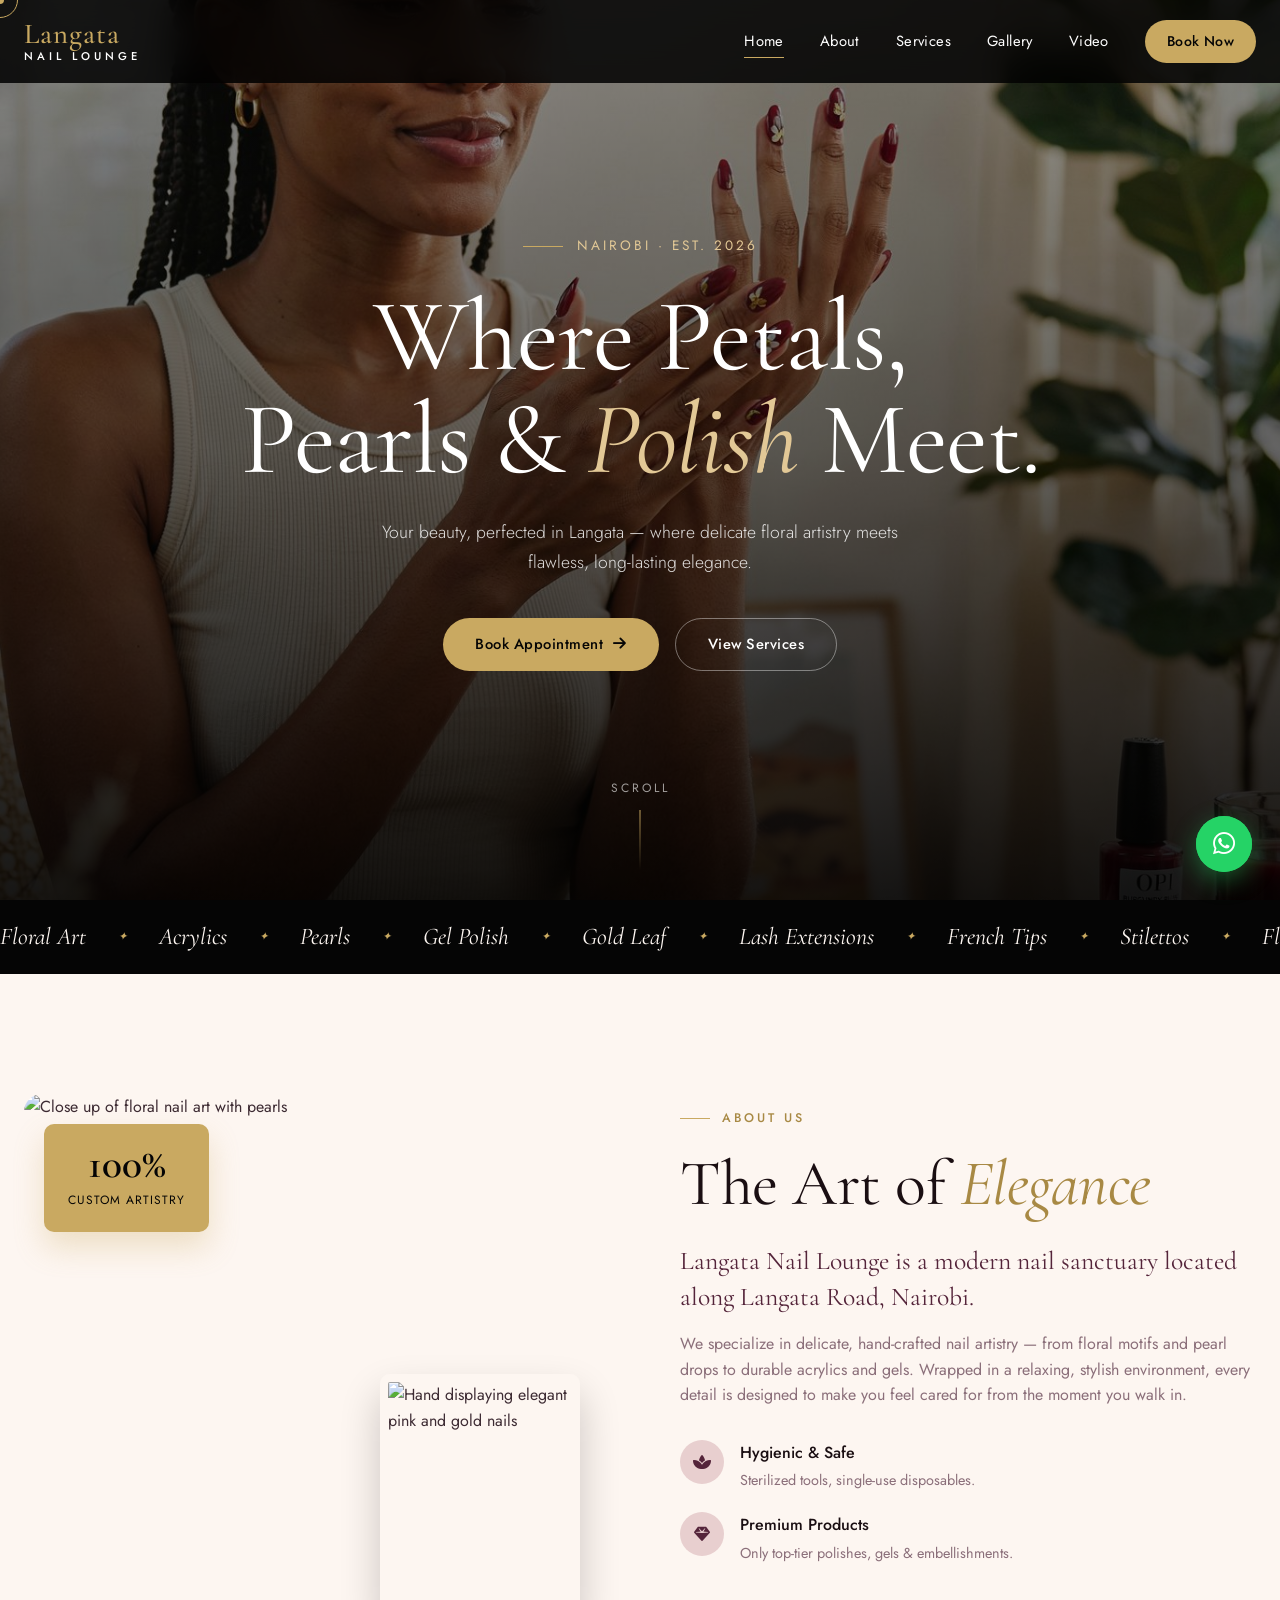
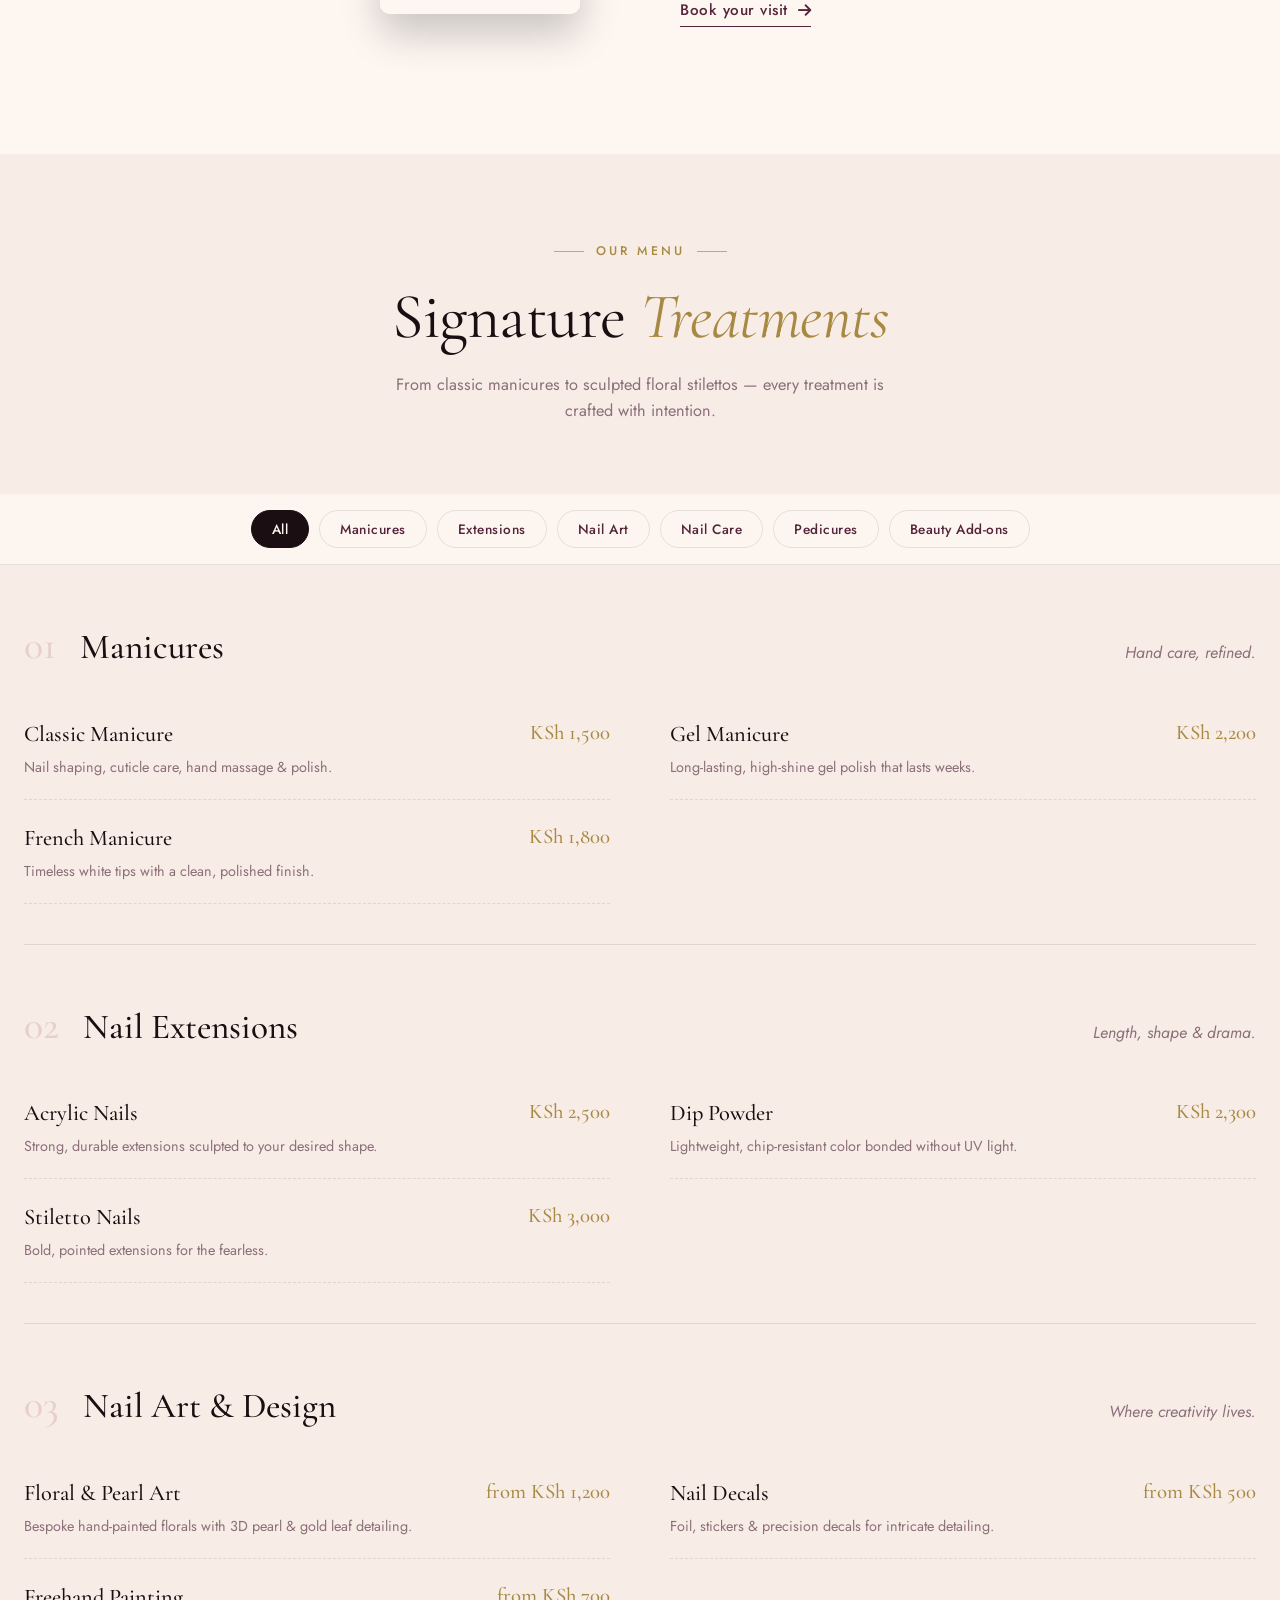
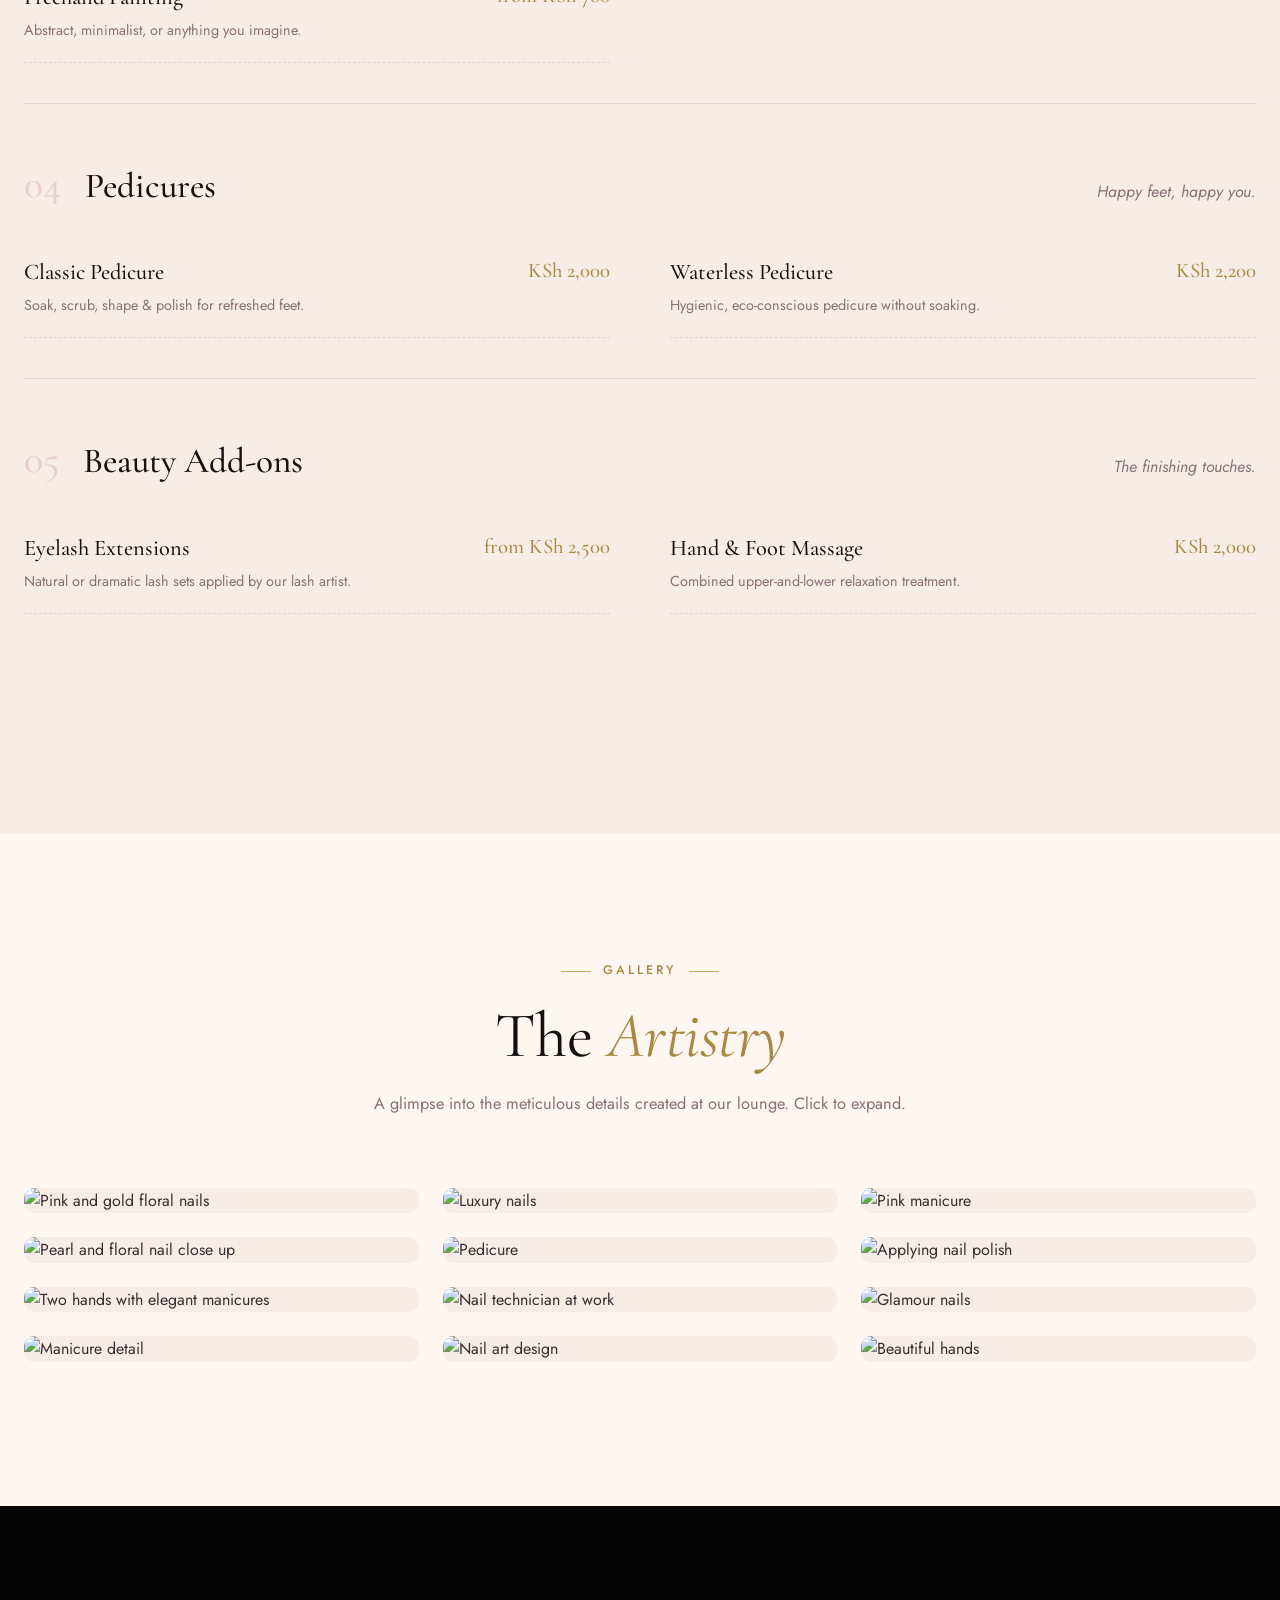
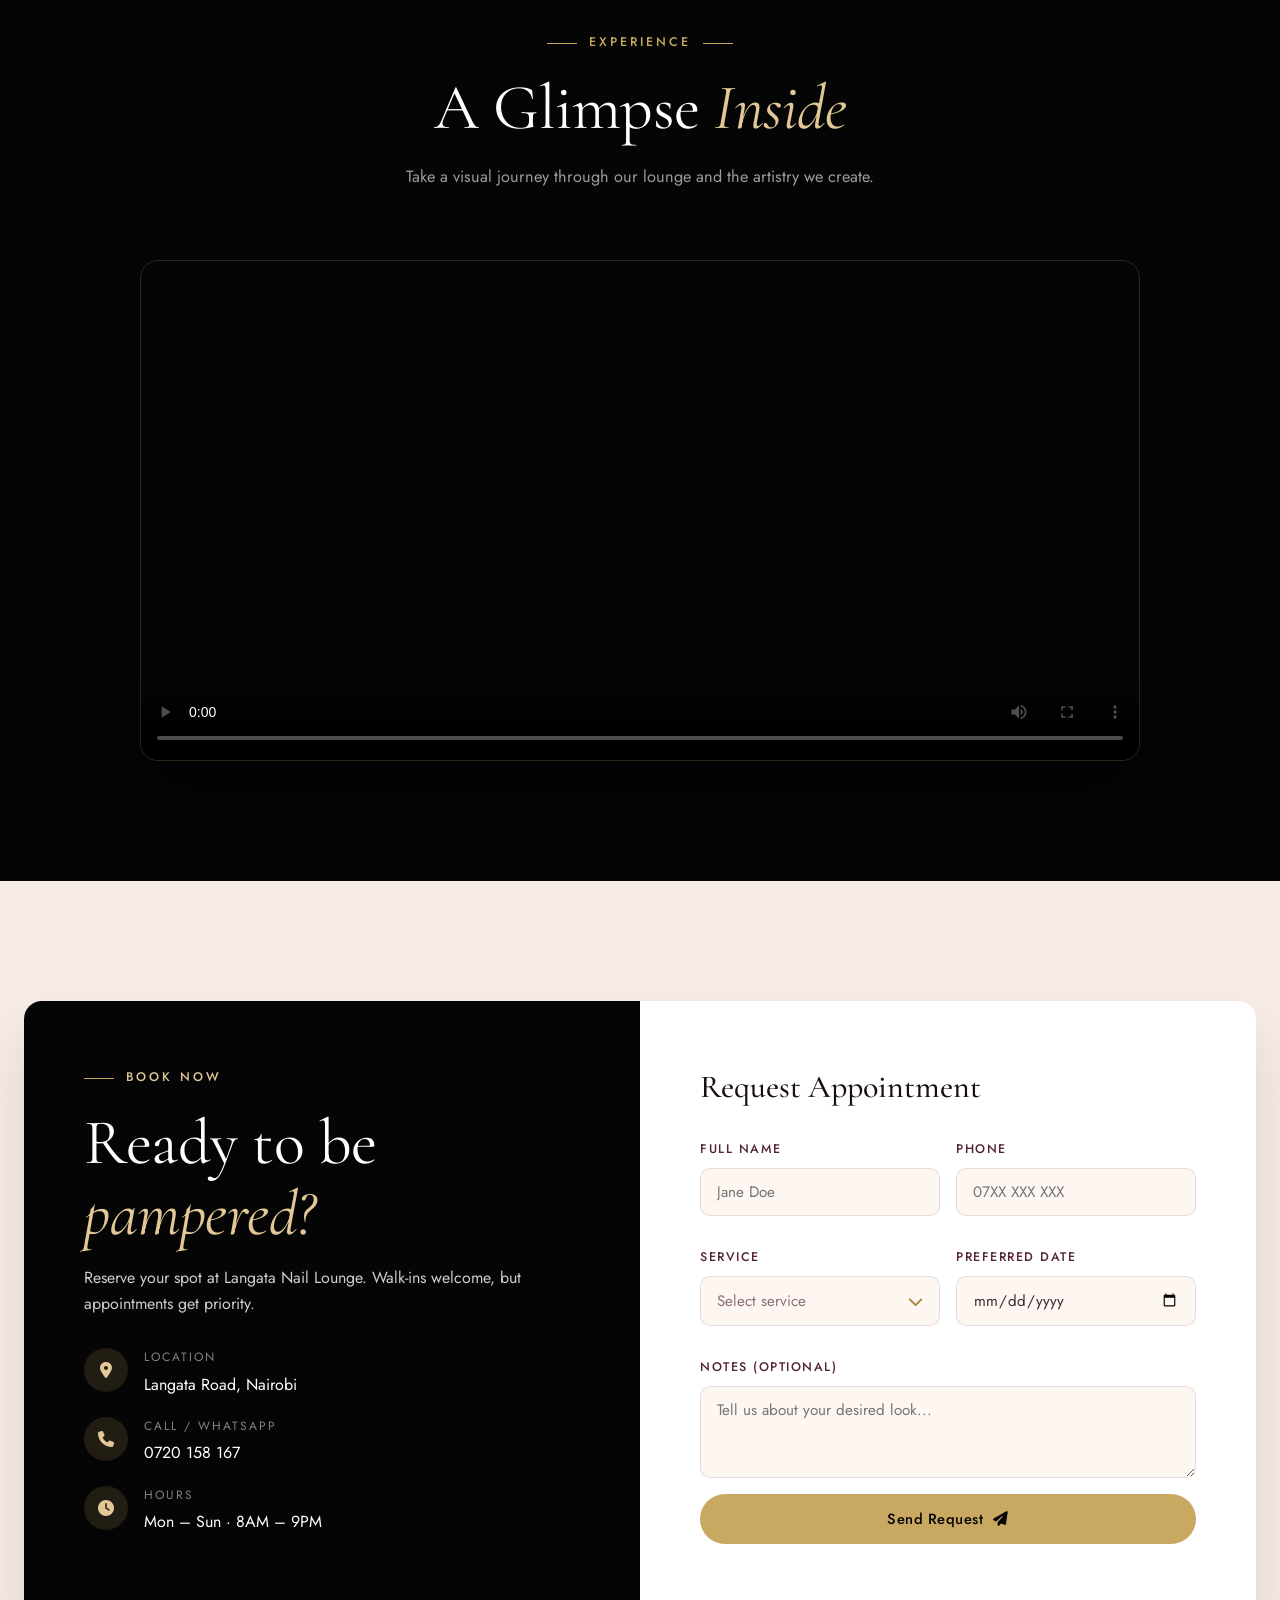
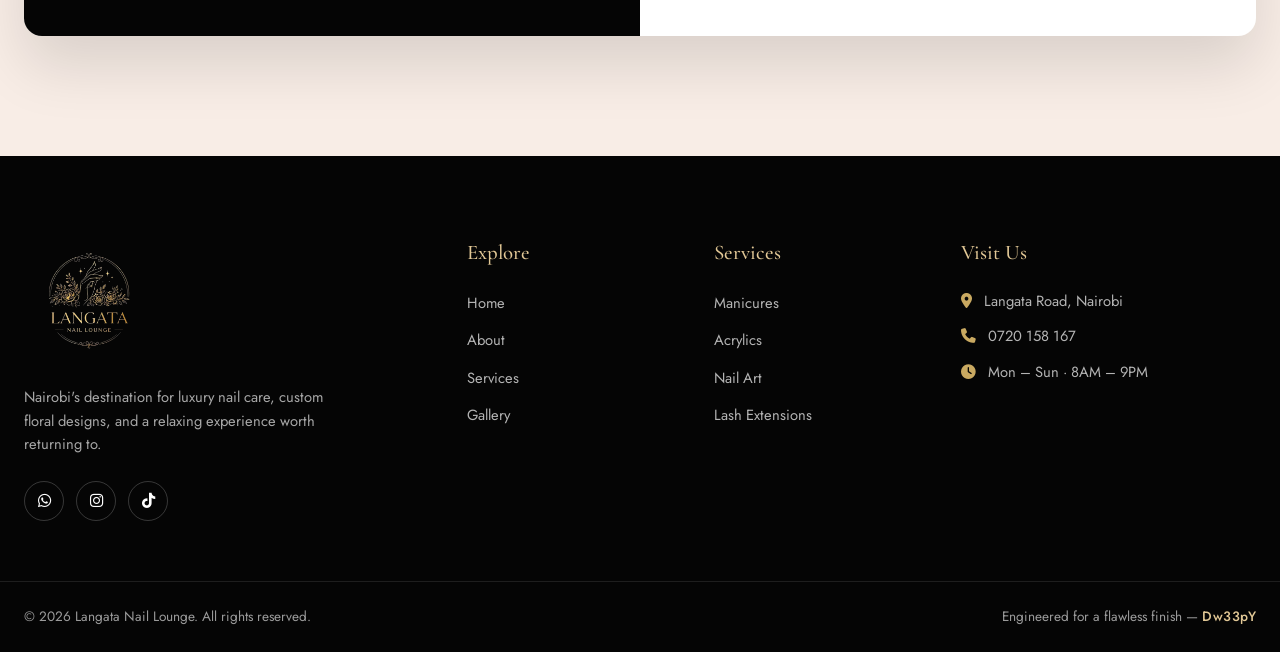
==== commit 1e4ed059: "update" ====
--- a/index.html
+++ b/index.html
@@ -56,10 +56,6 @@
 <body>
 
 <!-- PRELOADER -->
-<!-- Full-screen black overlay shown while the page loads.
-     Logo image (logo.png) is displayed centered.
-     To swap the logo, change the src below.
-     To resize, edit .preloader-logo-img width in style.css -->
 <div class="preloader" id="preloader">
   <img src="logo.png" alt="Langata Nail Lounge Logo" class="preloader-logo-img">
 </div>
@@ -119,7 +115,6 @@
 <!-- HERO -->
 <section class="hero" id="home">
   <div class="hero-bg" style="background-image: url('hero.jpg');"></div>
-
   <div class="hero-overlay"></div>
 
   <div class="hero-content">
@@ -401,6 +396,26 @@
       <img src="https://images.pexels.com/photos/3997989/pexels-photo-3997989.jpeg?auto=compress&cs=tinysrgb&w=800" alt="Nail technician at work" loading="lazy">
       <div class="gallery-hover"><i class="fas fa-expand"></i></div>
     </div>
+    <div class="masonry-item reveal-up" style="--d:0.7s">
+      <img src="https://images.pexels.com/photos/3997391/pexels-photo-3997391.jpeg?auto=compress&cs=tinysrgb&w=800" alt="Nail art design" loading="lazy">
+      <div class="gallery-hover"><i class="fas fa-expand"></i></div>
+    </div>
+    <div class="masonry-item reveal-up" style="--d:0.8s">
+      <img src="https://images.pexels.com/photos/3992866/pexels-photo-3992866.jpeg?auto=compress&cs=tinysrgb&w=800" alt="Pink manicure" loading="lazy">
+      <div class="gallery-hover"><i class="fas fa-expand"></i></div>
+    </div>
+    <div class="masonry-item reveal-up" style="--d:0.9s">
+      <img src="https://images.pexels.com/photos/4968391/pexels-photo-4968391.jpeg?auto=compress&cs=tinysrgb&w=800" alt="Applying nail polish" loading="lazy">
+      <div class="gallery-hover"><i class="fas fa-expand"></i></div>
+    </div>
+    <div class="masonry-item reveal-up" style="--d:1.0s">
+      <img src="https://images.pexels.com/photos/887348/pexels-photo-887348.jpeg?auto=compress&cs=tinysrgb&w=800" alt="Glamour nails" loading="lazy">
+      <div class="gallery-hover"><i class="fas fa-expand"></i></div>
+    </div>
+    <div class="masonry-item reveal-up" style="--d:1.1s">
+      <img src="https://images.pexels.com/photos/1394732/pexels-photo-1394732.jpeg?auto=compress&cs=tinysrgb&w=800" alt="Beautiful hands" loading="lazy">
+      <div class="gallery-hover"><i class="fas fa-expand"></i></div>
+    </div>
   </div>
 </section>
 
@@ -488,17 +503,27 @@
             </div>
           </div>
           <div class="form-row">
-            <div class="form-group">
-              <label for="service">Service</label>
-              <select id="service" name="service" required>
-                <option value="">Select service</option>
-                <option>Floral & Pearl Art</option>
-                <option>Acrylic Nails</option>
-                <option>Gel Manicure</option>
-                <option>Classic Pedicure</option>
-                <option>Eyelash Extensions</option>
-                <option>Other</option>
-              </select>
+            <!-- Custom Dropdown Structure -->
+            <div class="form-group custom-select-group">
+              <label>Service</label>
+              <div class="custom-select" id="customServiceSelect">
+                <!-- Hidden input to store the value for the form submission -->
+                <input type="hidden" id="service" name="service" required>
+                <!-- The clickable trigger -->
+                <div class="custom-select-trigger" tabindex="0">
+                  <span class="custom-select-text placeholder">Select service</span>
+                  <i class="fas fa-chevron-down select-arrow"></i>
+                </div>
+                <!-- The dropdown options -->
+                <div class="custom-select-options">
+                  <div class="custom-option" data-value="Floral & Pearl Art">Floral & Pearl Art</div>
+                  <div class="custom-option" data-value="Acrylic Nails">Acrylic Nails</div>
+                  <div class="custom-option" data-value="Gel Manicure">Gel Manicure</div>
+                  <div class="custom-option" data-value="Classic Pedicure">Classic Pedicure</div>
+                  <div class="custom-option" data-value="Eyelash Extensions">Eyelash Extensions</div>
+                  <div class="custom-option" data-value="Other">Other</div>
+                </div>
+              </div>
             </div>
             <div class="form-group">
               <label for="date">Preferred Date</label>
@@ -524,10 +549,6 @@
 <footer class="footer">
   <div class="footer-top">
     <div class="container footer-grid">
-      <!-- Footer brand column.
-           The logo image (logo.png) replaces the previous text logo.
-           To swap logo, change src below.
-           To resize, edit .footer-logo-img width in style.css -->
       <div class="footer-brand">
         <img src="logo.png" alt="Langata Nail Lounge Logo" class="footer-logo-img">
         <p>Nairobi's destination for luxury nail care, custom floral designs, and a relaxing experience worth returning to.</p>
--- a/style.css
+++ b/style.css
@@ -3,32 +3,31 @@
    Engineered by Dw33pY
    ============================================ */
 
-/* ---------- DESIGN TOKENS (colors, fonts, sizing) ----------
-   Adjust these values to globally change colors, fonts, etc. */
+/* ---------- DESIGN TOKENS ---------- */
 :root {
-  --plum-deep: #1A0E12;    /* Deep plum background tone */
-  --plum: #54243a;         /* Primary plum */
-  --plum-soft: #8a4762;    /* Softer plum */
-  --blush: #F8EDE6;        /* Blush section background */
-  --cream: #FDF6F1;        /* Main page background */
-  --black: #050505;        /* Black backgrounds (preloader, footer, etc.) */
-  --gold: #C9A961;         /* Primary gold (logo accent color) */
-  --gold-light: #E2C896;   /* Lighter gold for hover states */
-  --gold-deep: #A88944;    /* Deeper gold for text accents */
-  --rose: #D4A5A5;         /* Rose accent */
-  --rose-soft: #E8CFCF;    /* Soft rose for icon backgrounds */
-  --text: #3D2B33;         /* Default body text color */
-  --muted: #8B6F7A;        /* Muted/secondary text */
-  --line: rgba(84, 36, 58, 0.12);  /* Hairline border color */
+  --plum-deep: #1A0E12;
+  --plum: #54243a;
+  --plum-soft: #8a4762;
+  --blush: #F8EDE6;
+  --cream: #FDF6F1;
+  --black: #050505;
+  --gold: #C9A961;
+  --gold-light: #E2C896;
+  --gold-deep: #A88944;
+  --rose: #D4A5A5;
+  --rose-soft: #E8CFCF;
+  --text: #3D2B33;
+  --muted: #8B6F7A;
+  --line: rgba(84, 36, 58, 0.12);
   --white: #ffffff;
 
-  --font-display: 'Cormorant Garamond', serif;  /* Headings / brand */
-  --font-body: 'Jost', sans-serif;              /* Body text */
-
-  --ease: cubic-bezier(0.22, 1, 0.36, 1);  /* Global easing */
-  --container: 1280px;                       /* Max content width */
-  --radius: 18px;                            /* Large corner radius */
-  --radius-sm: 10px;                         /* Small corner radius */
+  --font-display: 'Cormorant Garamond', serif;
+  --font-body: 'Jost', sans-serif;
+
+  --ease: cubic-bezier(0.22, 1, 0.36, 1);
+  --container: 1280px;
+  --radius: 18px;
+  --radius-sm: 10px;
 }
 
 * { margin: 0; padding: 0; box-sizing: border-box; }
@@ -36,7 +35,7 @@
 html { 
   scroll-behavior: smooth; 
   -webkit-font-smoothing: antialiased; 
-  scroll-padding-top: 80px;   /* Offset anchor scroll for fixed navbar */
+  scroll-padding-top: 80px;
   overflow-x: hidden;
 }
 
@@ -56,30 +55,21 @@
 
 .container { max-width: var(--container); margin: 0 auto; padding: 0 24px; }
 
-/* ---------- PRELOADER ----------
-   Full-screen black overlay shown while page loads.
-   Background color can be changed via `background` below. */
+/* ---------- PRELOADER ---------- */
 .preloader {
-  position: fixed; inset: 0; background: var(--black);  /* Preloader background color — change to any color */
+  position: fixed; inset: 0; background: var(--black);
   z-index: 10000; display: grid; place-items: center;
   transition: opacity 0.6s var(--ease), visibility 0.6s var(--ease);
 }
 .preloader.hidden { opacity: 0; visibility: hidden; }
 
-/* Preloader logo image (logo.png).
-   Adjust `width` to make the logo bigger/smaller.
-   `height: auto` keeps the aspect ratio. */
 .preloader-logo-img {
-  width: 240px;            /* ← Increased size as requested */
-  height: auto;            /* Keeps aspect ratio — leave as auto */
-  object-fit: contain;     /* Prevents stretching/distortion */
-  animation: preloaderPulse 2s ease-in-out infinite;  /* 2s smooth pulse animation */
-}
-
-/* Creative pulse animation:
-   Scales the logo from 90% to 105% and back, while intensifying the golden glow. 
-   Adjust the scale values to make the pulsing more or less dramatic.
-   Adjust the rgba last value (0.3 to 0.9) to change glow intensity. */
+  width: 240px;            
+  height: auto;            
+  object-fit: contain;     
+  animation: preloaderPulse 2s ease-in-out infinite;  
+}
+
 @keyframes preloaderPulse {
   0% { 
     transform: scale(0.9); 
@@ -98,28 +88,25 @@
   }
 }
 
-/* ---------- SCROLL PROGRESS ----------
-   Thin progress bar at top of page.
-   Change height to make it thicker/thinner. */
+/* ---------- SCROLL PROGRESS ---------- */
 .scroll-progress {
-  position: fixed; top: 0; left: 0; height: 3px;   /* ← height = thickness */
-  background: linear-gradient(90deg, var(--gold), var(--rose));  /* Bar color */
+  position: fixed; top: 0; left: 0; height: 3px;
+  background: linear-gradient(90deg, var(--gold), var(--rose));
   z-index: 9999; width: 0%; transition: width 0.1s linear;
 }
 
-/* ---------- CUSTOM CURSOR ----------
-   Hidden on touch devices, shown only on devices with precise pointers (mouse). */
+/* ---------- CUSTOM CURSOR ---------- */
 .cursor, .cursor-follower { display: none; }
 @media (hover: hover) and (pointer: fine) {
   .cursor {
-    display: block; position: fixed; width: 8px; height: 8px;   /* Small dot size */
+    display: block; position: fixed; width: 8px; height: 8px;
     background: var(--gold); border-radius: 50%; pointer-events: none;
-    z-index: 10000; transform: translate(-50%, -50%); left: 0; top: 0;
+    z-index: 99999; transform: translate(-50%, -50%); left: 0; top: 0;
   }
   .cursor-follower {
-    display: block; position: fixed; width: 36px; height: 36px;  /* Outer ring size */
+    display: block; position: fixed; width: 36px; height: 36px;
     border: 1px solid var(--gold); border-radius: 50%; pointer-events: none;
-    z-index: 10000; transform: translate(-50%, -50%); left: 0; top: 0;
+    z-index: 99999; transform: translate(-50%, -50%); left: 0; top: 0;
     transition: width 0.3s, height 0.3s, background 0.3s, border-color 0.3s;
   }
   .cursor-follower.hover { width: 56px; height: 56px; background: rgba(201, 169, 97, 0.1); }
@@ -127,13 +114,13 @@
 
 /* ---------- NAVIGATION ---------- */
 .navbar {
-  position: fixed; top: 0; left: 0; width: 100%; z-index: 2000;
-  padding: 20px 0; background: rgba(0, 0, 0, 0.85);  /* Navbar bg color & transparency */
+  position: fixed; top: 0; left: 0; width: 100%; z-index: 1000;
+  padding: 20px 0; background: rgba(0, 0, 0, 0.85);
   backdrop-filter: blur(20px); -webkit-backdrop-filter: blur(20px);
   transition: all 0.4s var(--ease);
 }
 .navbar.scrolled {
-  padding: 10px 0; background: rgba(0, 0, 0, 0.95);  /* Darker navbar after scroll */
+  padding: 10px 0; background: rgba(0, 0, 0, 0.95);
   border-bottom: 1px solid rgba(201, 169, 97, 0.2);
 }
 .nav-inner {
@@ -141,10 +128,9 @@
   display: flex; align-items: center; justify-content: space-between;
 }
 
-/* Logo (text version in the navbar) */
 .logo-text { display: flex; flex-direction: column; line-height: 1; }
 .logo-main {
-  font-family: var(--font-display); font-size: 1.8rem; font-weight: 500;  /* Navbar logo font size */
+  font-family: var(--font-display); font-size: 1.8rem; font-weight: 500;
   color: var(--gold); letter-spacing: 1px; transition: font-size 0.4s var(--ease);
 }
 .logo-sub {
@@ -152,10 +138,10 @@
   color: #fff; letter-spacing: 4px; text-transform: uppercase; margin-top: 2px;
   transition: font-size 0.4s var(--ease);
 }
-.navbar.scrolled .logo-main { font-size: 1.5rem; }   /* Shrinks logo on scroll */
+.navbar.scrolled .logo-main { font-size: 1.5rem; }
 .navbar.scrolled .logo-sub { font-size: 0.6rem; }
 
-.nav-links { display: flex; align-items: center; gap: 36px; }   /* gap = spacing between links */
+.nav-links { display: flex; align-items: center; gap: 36px; }
 .nav-links a {
   font-size: 0.92rem; font-weight: 400; color: #fff;
   letter-spacing: 0.4px; position: relative; padding: 6px 0;
@@ -163,7 +149,7 @@
 }
 .nav-links a:not(.btn-nav)::after {
   content: ''; position: absolute; bottom: 0; left: 50%;
-  width: 0; height: 1px; background: var(--gold);   /* Animated underline color */
+  width: 0; height: 1px; background: var(--gold);
   transition: all 0.3s var(--ease);
 }
 .nav-links a:not(.btn-nav):hover::after,
@@ -177,9 +163,9 @@
 }
 .nav-links a.btn-nav:hover { background: var(--gold-light); transform: translateY(-2px); }
 
-/* ---------- MENU TOGGLE (mobile hamburger) ---------- */
+/* ---------- MENU TOGGLE ---------- */
 .menu-toggle {
-  display: none; width: 44px; height: 44px; position: relative; z-index: 2100;
+  display: none; width: 44px; height: 44px; position: relative; z-index: 1001;
 }
 .menu-toggle span {
   position: absolute; left: 50%; width: 24px; height: 2px;
@@ -195,9 +181,11 @@
 
 /* ---------- MOBILE MENU OVERLAY ---------- */
 .mobile-menu {
-  position: fixed; inset: 0; background: var(--black);   /* Mobile menu background */
-  z-index: 1500; display: flex; align-items: center; justify-content: center;
-  opacity: 0; visibility: hidden; transition: all 0.5s var(--ease);
+  position: fixed; inset: 0; background: var(--black);
+  z-index: 9998; display: flex; align-items: center; justify-content: center;
+  opacity: 0; visibility: hidden; 
+  transition: opacity 0.4s var(--ease), visibility 0.4s var(--ease);
+  overflow-y: auto; 
 }
 .mobile-menu.active { opacity: 1; visibility: visible; }
 .mobile-close {
@@ -209,17 +197,18 @@
 .mobile-close:hover { background: var(--gold); color: var(--black); border-color: var(--gold); }
 .mobile-menu-inner {
   display: flex; flex-direction: column; align-items: center; gap: 24px;
-  transform: translateY(30px); opacity: 0;
-  transition: all 0.6s var(--ease) 0.2s;
-}
-.mobile-menu.active .mobile-menu-inner { transform: translateY(0); opacity: 1; }
+  transform: scale(0.95); 
+  transition: transform 0.4s var(--ease);
+  padding: 80px 0;
+}
+.mobile-menu.active .mobile-menu-inner { transform: scale(1); }
 .mobile-link {
   font-family: var(--font-display); font-size: 2.4rem; color: #fff;
   letter-spacing: 1px; position: relative; transition: color 0.3s;
 }
 .mobile-link::after {
-  content: attr(data-num); position: absolute; top: -16px; left: -32px;
-  font-family: var(--font-body); font-size: 0.7rem; color: var(--gold); opacity: 0.6;
+  content: attr(data-num); position: absolute; top: -14px; left: -24px;
+  font-family: var(--font-body); font-size: 0.65rem; color: var(--gold); opacity: 0.6;
 }
 .mobile-link:hover { color: var(--gold-light); }
 .mobile-cta {
@@ -240,8 +229,11 @@
   justify-content: center; text-align: center; color: #fff; overflow: hidden;
 }
 .hero-bg {
-  position: absolute; inset: 0; background-size: cover; background-position: center;
-  transform: scale(1.05); animation: heroZoom 20s ease-in-out infinite alternate;  /* Slow zoom on hero bg */
+  position: absolute; inset: 0; 
+  background-size: cover; 
+  background-position: center center; 
+  background-repeat: no-repeat;
+  transform: scale(1.05); animation: heroZoom 20s ease-in-out infinite alternate;
 }
 @keyframes heroZoom { to { transform: scale(1.15); } }
 .hero-overlay {
@@ -256,7 +248,7 @@
 }
 .hero-tag .line { width: 40px; height: 1px; background: var(--gold); }
 .hero-title {
-  font-family: var(--font-display); font-size: clamp(3rem, 8vw, 6.5rem);  /* Responsive hero title size */
+  font-family: var(--font-display); font-size: clamp(3rem, 8vw, 6.5rem);
   line-height: 1; font-weight: 400; letter-spacing: -1px; margin-bottom: 28px;
 }
 .hero-title span { display: block; }
@@ -306,14 +298,14 @@
 }
 .marquee-track {
   display: inline-flex; align-items: center; gap: 32px;
-  animation: marquee 30s linear infinite;   /* 30s = scroll speed — lower is faster */
+  animation: marquee 30s linear infinite;
   font-family: var(--font-display); font-size: 1.5rem; font-style: italic;
 }
 .marquee-track i { color: var(--gold); font-size: 0.7rem; }
 @keyframes marquee { to { transform: translateX(-50%); } }
 
-/* ---------- SECTIONS (shared) ---------- */
-.section { padding: 120px 0; position: relative; }   /* 120px = vertical section padding */
+/* ---------- SECTIONS ---------- */
+.section { padding: 120px 0; position: relative; }
 .section-tag {
   display: inline-flex; align-items: center; gap: 12px;
   font-size: 0.78rem; letter-spacing: 3px; text-transform: uppercase;
@@ -333,7 +325,7 @@
 /* ---------- ABOUT ---------- */
 .about .split { display: grid; grid-template-columns: 1fr 1fr; gap: 80px; align-items: center; }
 .about-visual { position: relative; }
-.img-main { width: 100%; height: 540px; object-fit: cover; border-radius: var(--radius); }   /* height = main image height */
+.img-main { width: 100%; height: 540px; object-fit: cover; border-radius: var(--radius); }
 .img-float {
   position: absolute; bottom: 20px; right: 20px;
   width: 200px; height: 240px; object-fit: cover;
@@ -403,14 +395,12 @@
 .service-item-price { font-family: var(--font-display); font-size: 1.3rem; font-weight: 500; color: var(--gold-deep); white-space: nowrap; }
 .service-category.hidden { display: none; }
 
-/* ---------- GALLERY (Pinterest Masonry on Desktop) ---------- */
+/* ---------- GALLERY ---------- */
 .gallery { background: var(--cream); }
-
-/* Gallery Navigation Buttons - Hidden on desktop, shown on mobile */
 .gallery-nav { display: none; }
 
 .masonry-grid { 
-  column-count: 3; column-gap: 24px;   /* 3 columns desktop */
+  column-count: 3; column-gap: 24px;
   max-width: 1400px; margin: 0 auto; padding: 0 24px; 
 }
 .masonry-item { 
@@ -434,7 +424,7 @@
 /* ---------- LIGHTBOX ---------- */
 .lightbox {
   position: fixed; inset: 0; background: rgba(0,0,0,0.95);
-  z-index: 5000; display: flex; align-items: center; justify-content: center;
+  z-index: 9500; display: flex; align-items: center; justify-content: center;
   opacity: 0; visibility: hidden; transition: all 0.4s var(--ease);
 }
 .lightbox.active { opacity: 1; visibility: visible; }
@@ -493,16 +483,63 @@
 .booking-right { padding: 60px; }
 .booking-form h3 { font-family: var(--font-display); font-size: 2rem; font-weight: 500; color: var(--plum-deep); margin-bottom: 28px; }
 .form-row { display: grid; grid-template-columns: 1fr 1fr; gap: 16px; margin-bottom: 16px; }
-.form-group { display: flex; flex-direction: column; margin-bottom: 16px; }
+.form-group { display: flex; flex-direction: column; margin-bottom: 16px; position: relative; }
 .form-group label { font-size: 0.78rem; letter-spacing: 1.5px; text-transform: uppercase; color: var(--plum); margin-bottom: 8px; font-weight: 500; }
-.form-group input, .form-group select, .form-group textarea {
+.form-group input, .form-group textarea {
   font-family: var(--font-body); font-size: 0.95rem; padding: 12px 16px;
   background: var(--cream); border: 1px solid var(--line); border-radius: var(--radius-sm);
-  color: var(--text); transition: all 0.3s; outline: none;
-}
-.form-group input:focus, .form-group select:focus, .form-group textarea:focus {
+  color: var(--text); transition: all 0.3s; outline: none; width: 100%;
+}
+.form-group input:focus, .form-group textarea:focus {
   border-color: var(--gold); background: var(--white); box-shadow: 0 0 0 3px rgba(201, 169, 97, 0.15);
 }
+
+/* Custom Dropdown Styles */
+.custom-select-group { position: relative; z-index: 10; }
+.custom-select { position: relative; }
+.custom-select-trigger {
+  font-family: var(--font-body); font-size: 0.95rem; padding: 12px 16px;
+  background: var(--cream); border: 1px solid var(--line); border-radius: var(--radius-sm);
+  color: var(--text); transition: all 0.3s; outline: none; width: 100%;
+  display: flex; justify-content: space-between; align-items: center;
+  cursor: pointer; user-select: none;
+}
+.custom-select-trigger:hover, .custom-select.open .custom-select-trigger {
+  border-color: var(--gold); background: var(--white); box-shadow: 0 0 0 3px rgba(201, 169, 97, 0.15);
+}
+.custom-select-text { flex: 1; }
+.custom-select-text.placeholder { color: var(--muted); }
+.select-arrow { color: var(--gold-deep); transition: transform 0.3s var(--ease); }
+.custom-select.open .select-arrow { transform: rotate(180deg); }
+
+.custom-select-options {
+  position: absolute; top: 100%; left: 0; right: 0;
+  background: var(--plum-deep); 
+  border-radius: var(--radius-sm);
+  margin-top: 8px; 
+  max-height: 0; overflow: hidden; opacity: 0; 
+  transition: max-height 0.3s var(--ease), opacity 0.3s var(--ease), padding 0.3s var(--ease);
+  z-index: 20; box-shadow: 0 15px 30px rgba(0,0,0,0.2);
+}
+.custom-select.open .custom-select-options {
+  max-height: 250px; opacity: 1; padding: 8px 0;
+  overflow-y: auto;
+}
+.custom-option {
+  padding: 12px 16px; color: var(--cream); cursor: pointer;
+  transition: background 0.2s, color 0.2s;
+  font-size: 0.95rem;
+}
+.custom-option:hover {
+  background: var(--gold); color: var(--black);
+}
+.custom-option.selected {
+  background: var(--plum); color: var(--gold-light);
+}
+.custom-select-options::-webkit-scrollbar { width: 6px; }
+.custom-select-options::-webkit-scrollbar-track { background: transparent; }
+.custom-select-options::-webkit-scrollbar-thumb { background: var(--plum-soft); border-radius: 3px; }
+
 .form-note { margin-top: 12px; font-size: 0.88rem; text-align: center; min-height: 20px; }
 .form-note.success { color: #2d7a4a; }
 
@@ -511,16 +548,9 @@
 .footer-top { padding: 80px 0 60px; }
 .footer-grid { display: grid; grid-template-columns: 2fr 1fr 1fr 1.5fr; gap: 50px; }
 
-/* Footer logo image (logo.png).
-   Adjust `width` to make the footer logo bigger/smaller.
-   `margin-bottom` controls spacing below the logo. */
 .footer-logo-img {
-  width: 130px;            /* ← Change this value to resize footer logo */
-  height: auto;            /* Keeps aspect ratio — leave as auto */
-  object-fit: contain;     /* Prevents stretching/distortion */
-  margin-bottom: 20px;     /* Space between logo and description paragraph */
-}
-
+  width: 130px; height: auto; object-fit: contain; margin-bottom: 20px;
+}
 .footer-brand p { color: rgba(255,255,255,0.65); font-size: 0.92rem; margin-bottom: 24px; max-width: 320px; }
 .footer-social { display: flex; gap: 12px; }
 .footer-social a {
@@ -543,7 +573,7 @@
 
 /* ---------- FLOATING BUTTONS ---------- */
 .whatsapp-btn {
-  position: fixed; bottom: 28px; right: 28px; width: 56px; height: 56px;   /* WhatsApp button size */
+  position: fixed; bottom: 28px; right: 28px; width: 56px; height: 56px;
   background: #25d366; color: white; border-radius: 50%; display: grid;
   place-items: center; font-size: 1.6rem; z-index: 900;
   box-shadow: 0 8px 24px rgba(37, 211, 102, 0.4); transition: transform 0.3s var(--ease);
@@ -564,8 +594,7 @@
 #backToTop.show { opacity: 1; visibility: visible; transform: translateY(0); }
 #backToTop:hover { background: var(--gold); color: var(--black); transform: translateY(-4px); }
 
-/* ---------- REVEAL ANIMATIONS ----------
-   Elements with .reveal-up/.reveal-left/.reveal-right fade in on scroll. */
+/* ---------- REVEAL ANIMATIONS ---------- */
 .reveal-up, .reveal-left, .reveal-right {
   opacity: 0; transition: opacity 1s var(--ease), transform 1s var(--ease);
   transition-delay: var(--d, 0s);
@@ -590,10 +619,10 @@
   .menu-toggle { display: block; }
   .section { padding: 80px 0; }
   .booking-left, .booking-right { padding: 32px 24px; }
-  .form-row { grid-template-columns: 1fr; }
+  .form-row { grid-template-columns: 1fr; gap: 0; }
   .footer-grid { grid-template-columns: 1fr; }
   .footer-bottom .container { flex-direction: column; text-align: center; }
-  .cat-head p { margin-left: 0; }
+  .cat-head p { margin-left: 0; margin-top: 8px; width: 100%; }
   .cat-head h2 { font-size: 1.8rem; }
   .filter-bar .container { overflow-x: auto; flex-wrap: nowrap; justify-content: flex-start; padding: 0 16px; }
   .filter-btn { white-space: nowrap; }
@@ -607,7 +636,6 @@
   .lightbox-close { top: 15px; right: 15px; }
 
   /* --- Mobile Gallery Carousel Layout --- */
-  /* Shows the navigation buttons defined earlier */
   .gallery-nav {
     display: flex;
     justify-content: center;
@@ -629,28 +657,27 @@
     color: var(--black);
   }
 
-  /* Turn Masonry into a Swipeable Carousel on mobile */
   .masonry-grid {
-    display: flex;             /* Use flexbox for horizontal layout */
-    overflow-x: auto;          /* Enable horizontal scrolling */
-    scroll-snap-type: x mandatory; /* Snap to images when swiping */
-    column-count: unset;       /* Disable masonry columns */
+    display: flex;             
+    overflow-x: auto;          
+    scroll-snap-type: x mandatory; 
+    column-count: unset;       
     gap: 16px;
     padding: 0 24px 30px;
-    -webkit-overflow-scrolling: touch; /* Smooth scrolling on iOS */
-    scrollbar-width: none;     /* Hide scrollbar Firefox */
+    -webkit-overflow-scrolling: touch; 
+    scrollbar-width: none;     
   }
   .masonry-grid::-webkit-scrollbar {
-    display: none;             /* Hide scrollbar Chrome/Safari */
+    display: none;             
   }
   .masonry-item {
-    flex: 0 0 80%;             /* Each image takes 80% of screen width */
-    scroll-snap-align: center; /* Center the snapped image */
+    flex: 0 0 80%;             
+    scroll-snap-align: center; 
     margin-bottom: 0;
   }
   .masonry-item img {
-    height: 450px;             /* Fixed height for clean uniform carousel look */
+    height: 450px;             
     width: 100%;
-    object-fit: cover;         /* Crop image to fit the fixed height nicely */
+    object-fit: cover;         
   }
 }
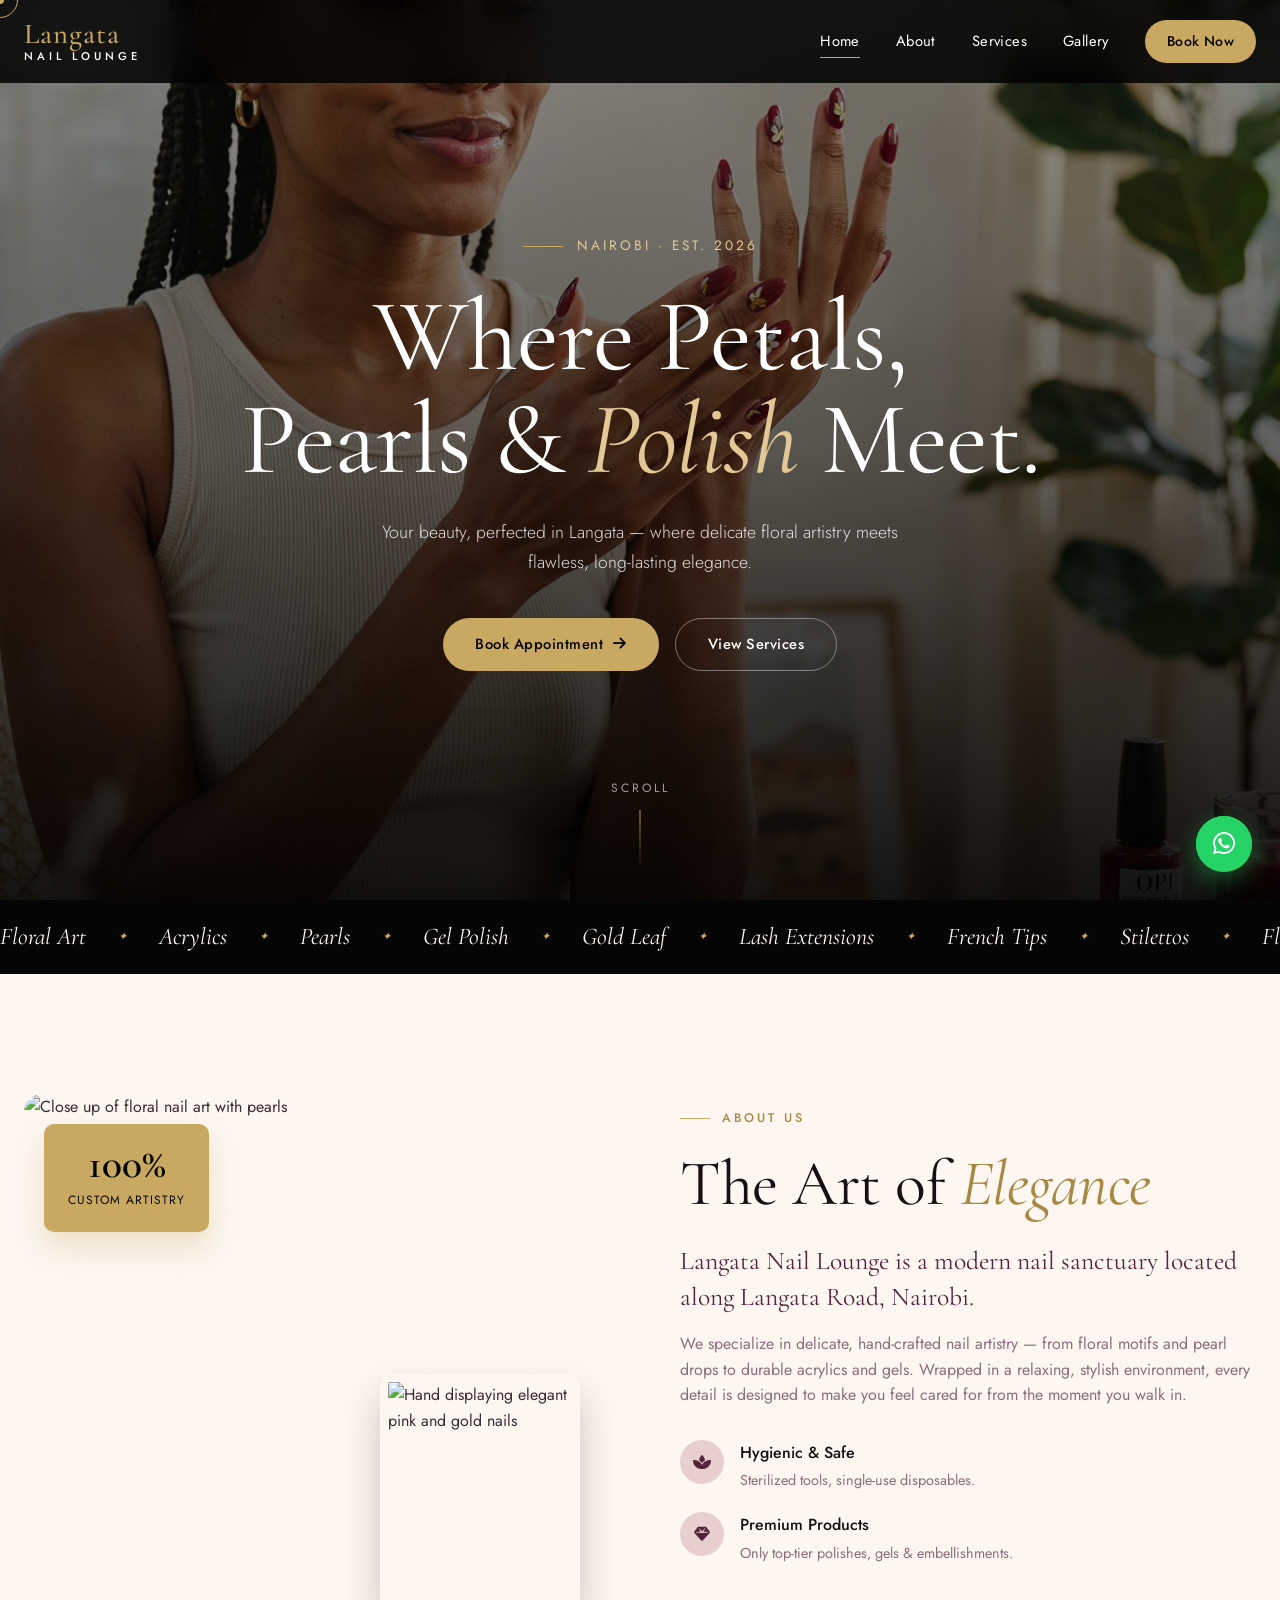
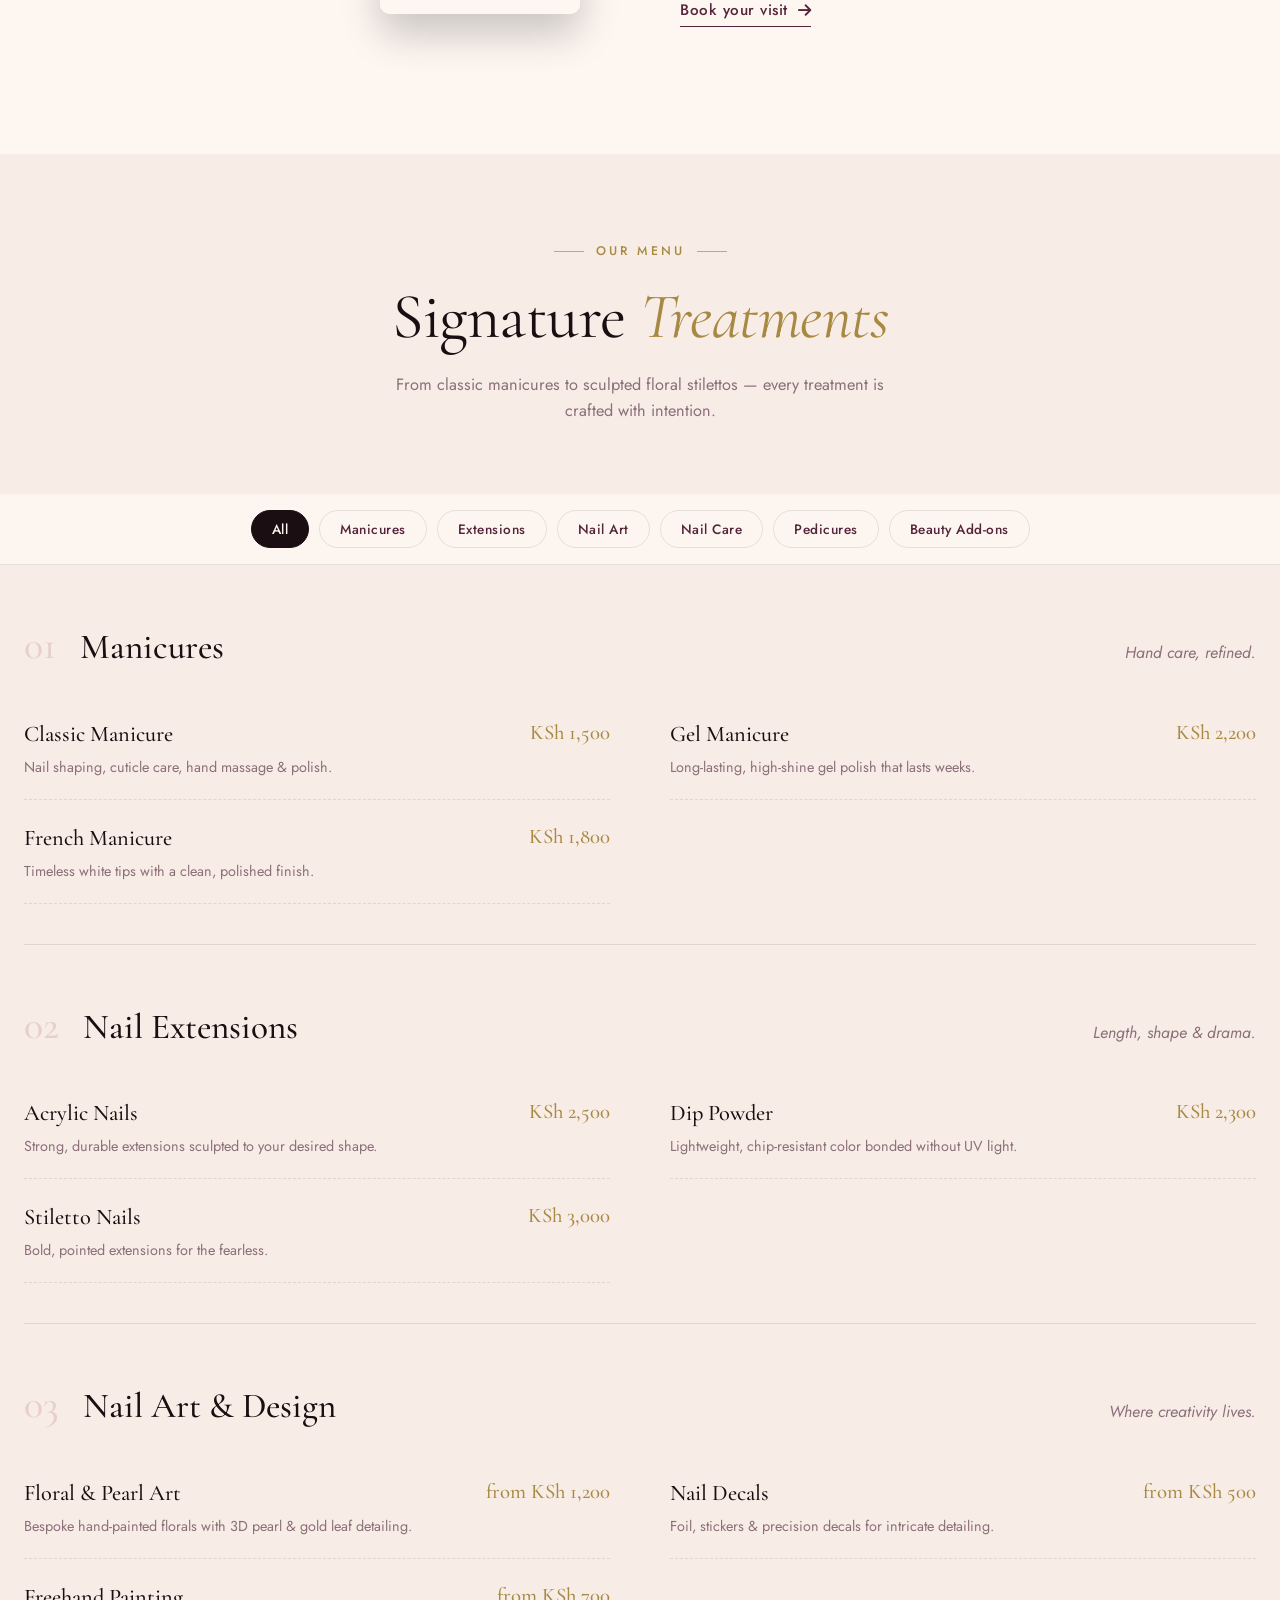
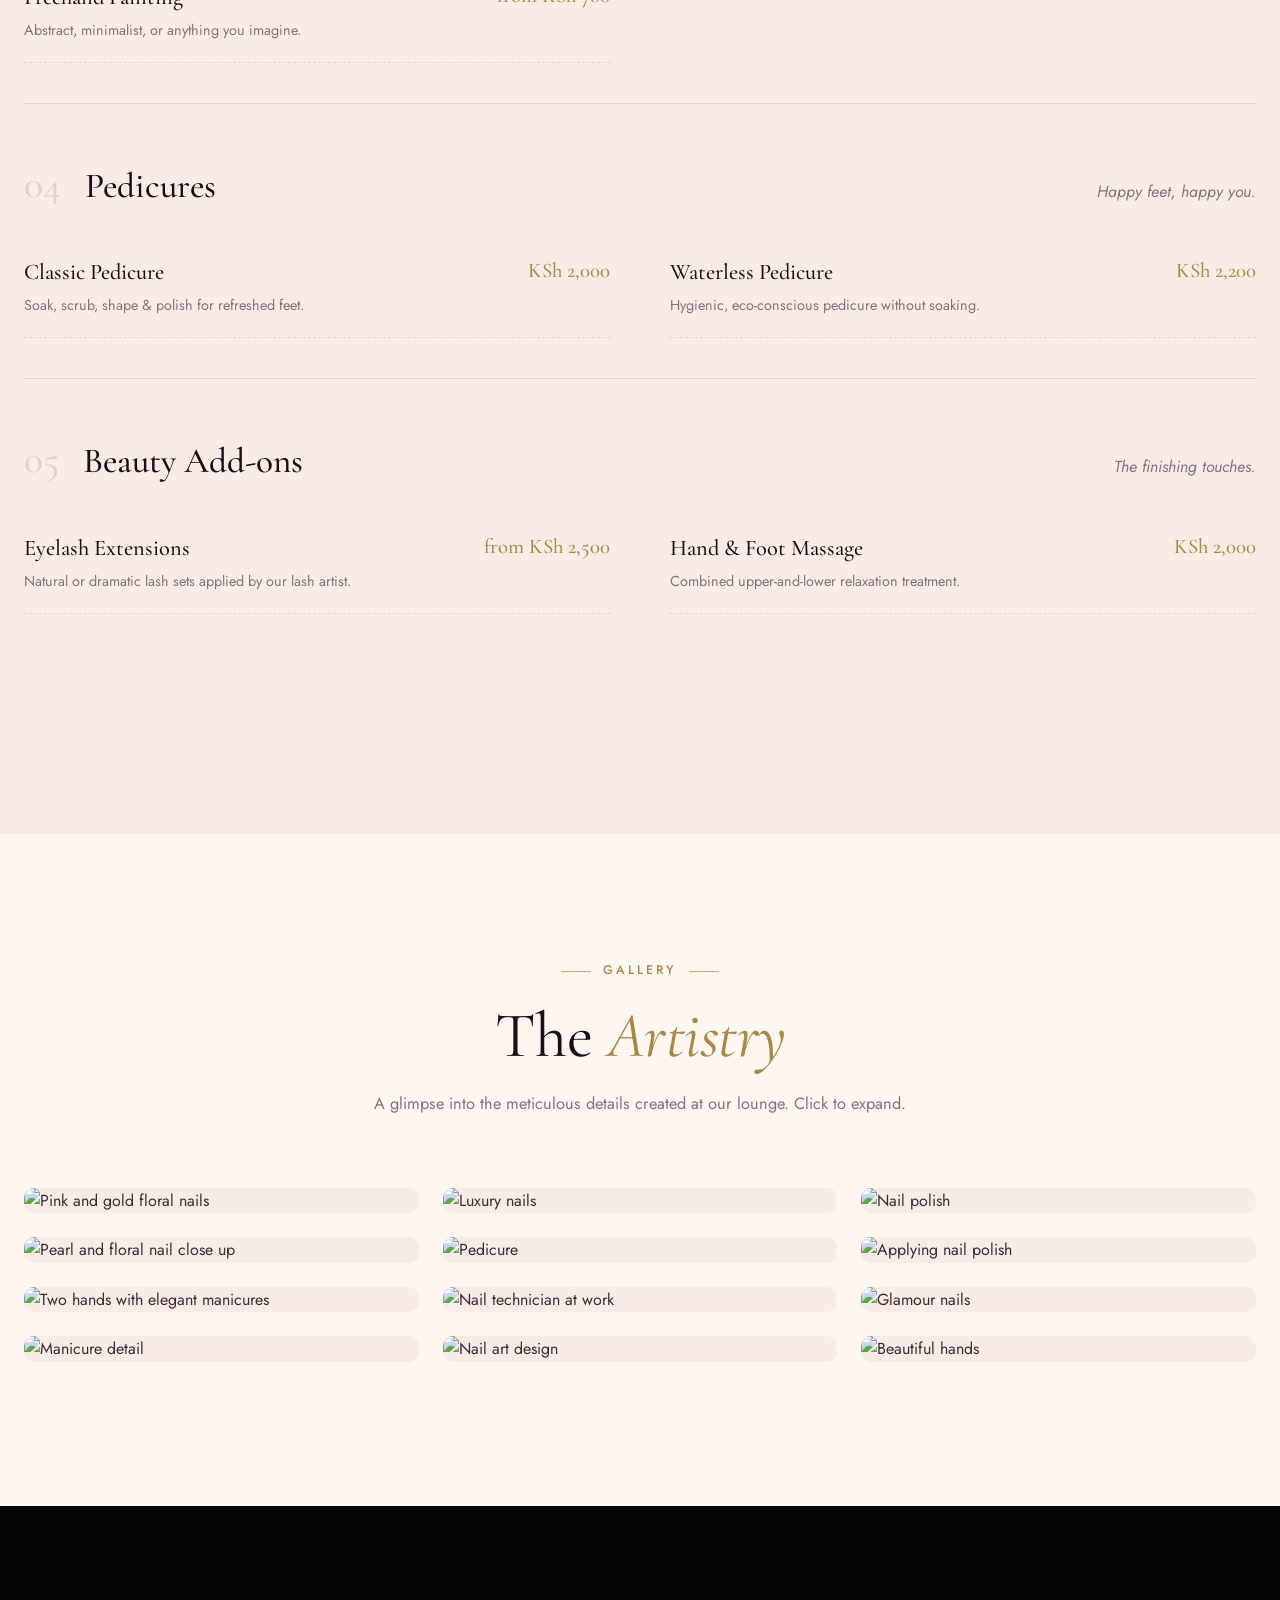
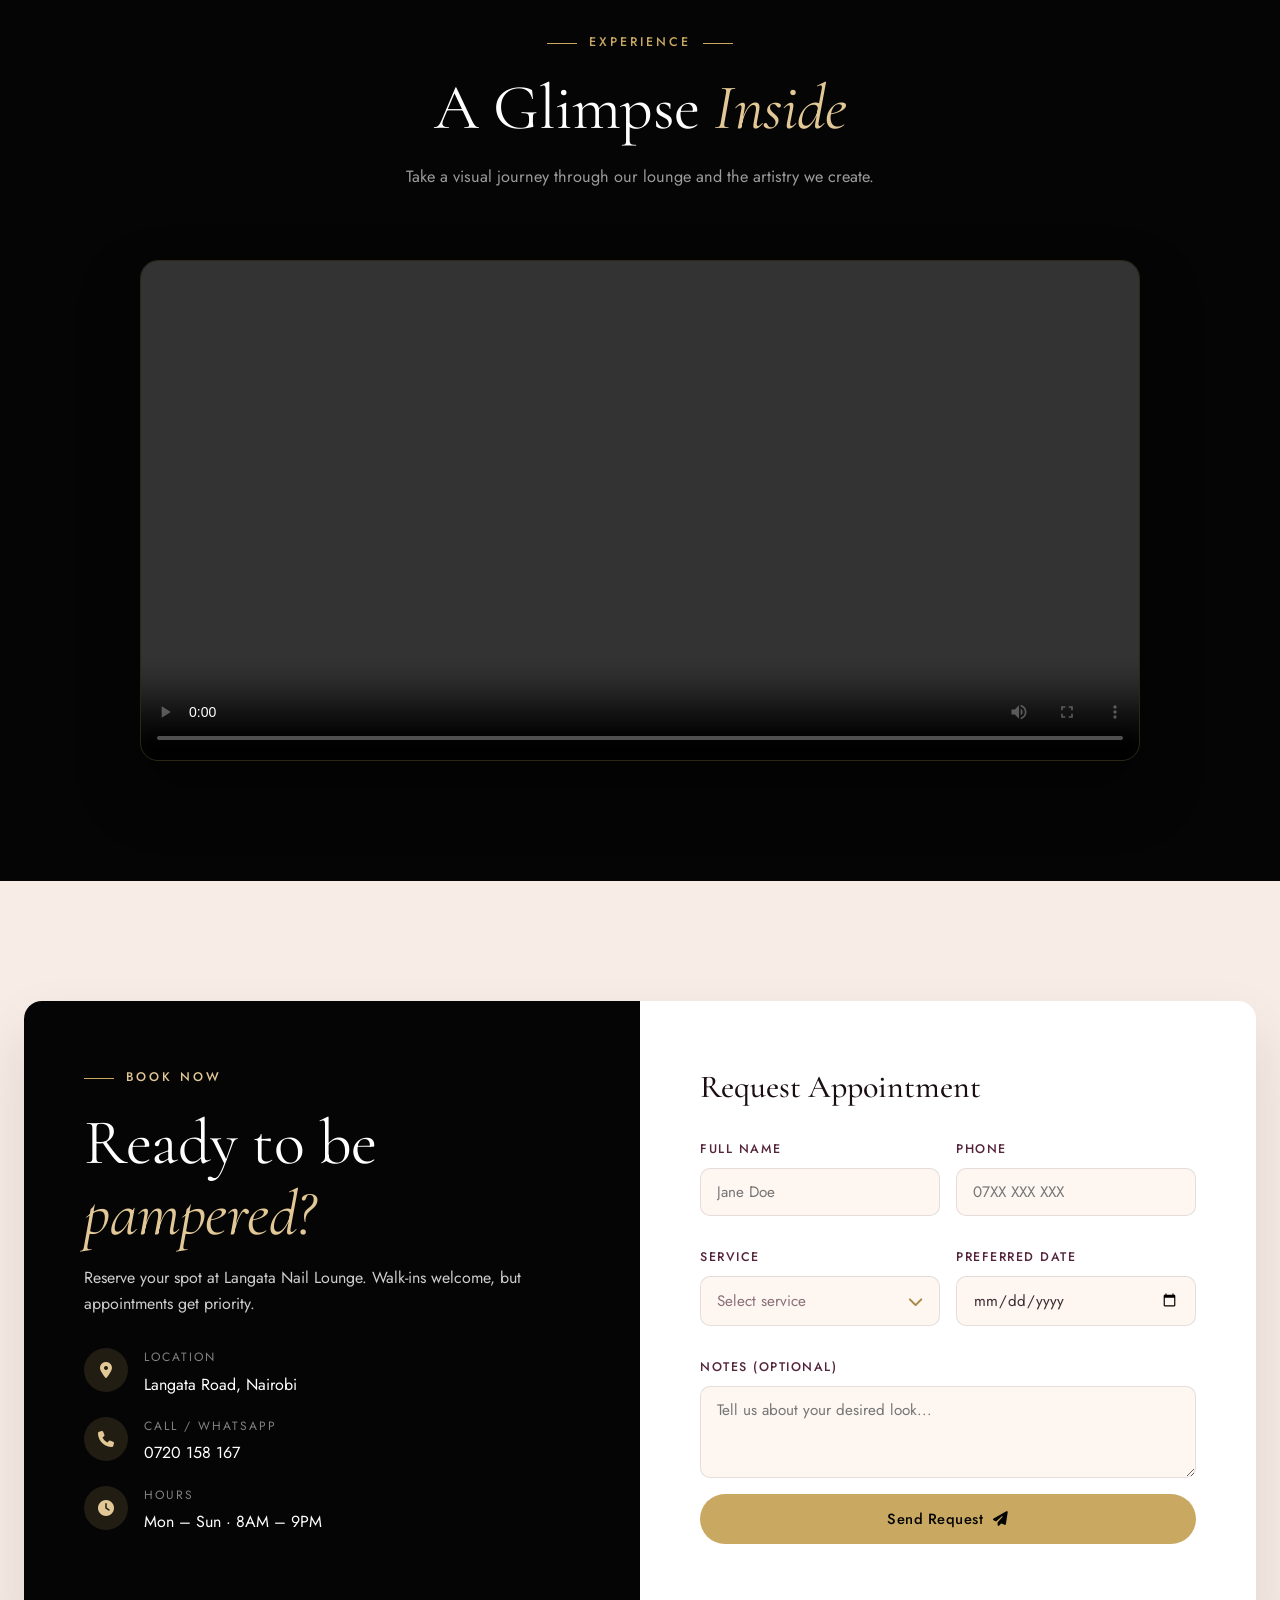
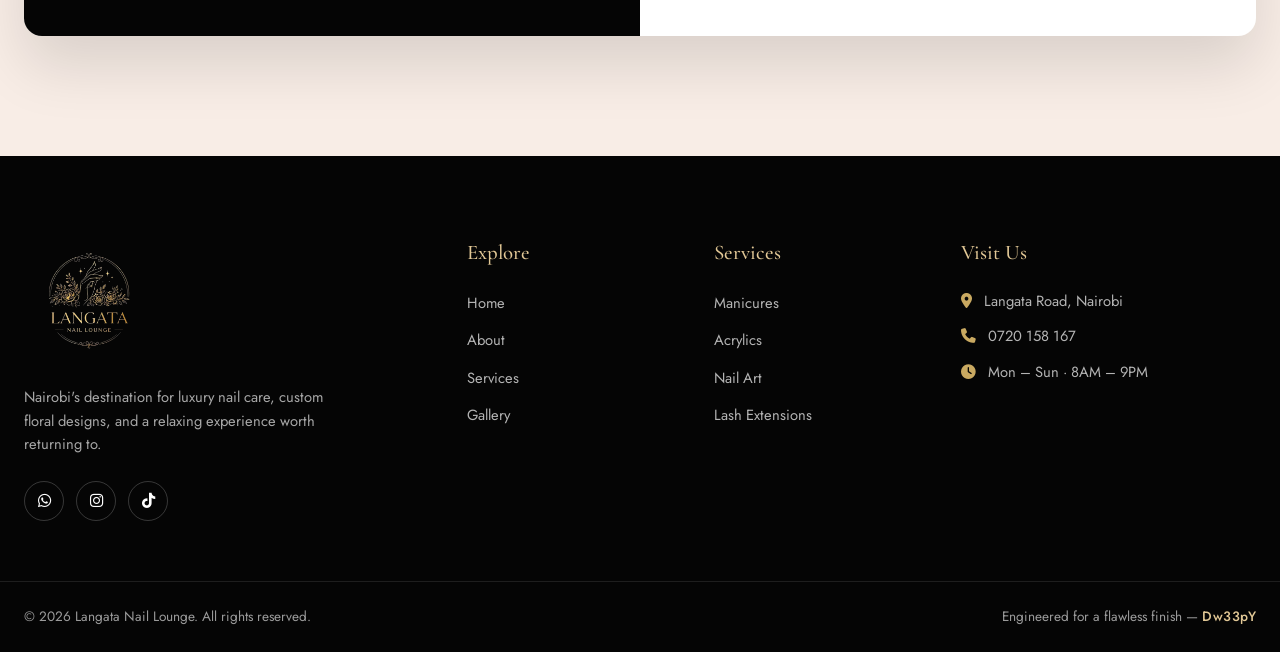
==== commit 4776fc98: "update and video put foe the meantime" ====
--- a/index.html
+++ b/index.html
@@ -82,7 +82,6 @@
       <li><a href="#about">About</a></li>
       <li><a href="#services">Services</a></li>
       <li><a href="#gallery">Gallery</a></li>
-      <li><a href="#video">Video</a></li>
       <li><a href="#booking" class="btn-nav">Book Now</a></li>
     </ul>
 
@@ -102,7 +101,6 @@
     <a href="#about" class="mobile-link" data-num="02">About</a>
     <a href="#services" class="mobile-link" data-num="03">Services</a>
     <a href="#gallery" class="mobile-link" data-num="04">Gallery</a>
-    <a href="#video" class="mobile-link" data-num="05">Video</a>
     <a href="#booking" class="btn mobile-cta">Book Appointment</a>
     <div class="mobile-social">
       <a href="https://wa.me/254720158167" target="_blank" aria-label="WhatsApp"><i class="fab fa-whatsapp"></i></a>
@@ -380,40 +378,41 @@
       <img src="https://z-cdn-media.chatglm.cn/files/f2bec55d-7f18-45e7-9c76-ff40153f8004.jpg?auth_key=1885325604-9452c6bed5714a03aebb0dd1f637c404-0-eed5a5ee129bc49d4a552e98eae243ac" alt="Two hands with elegant manicures" loading="lazy">
       <div class="gallery-hover"><i class="fas fa-expand"></i></div>
     </div>
+    <!-- Fixed Pexels URLs (Added ?auto=compress&cs=tinysrgb&w=800 to make them work) -->
     <div class="masonry-item reveal-up" style="--d:0.3s">
-      <img src="https://images.pexels.com/photos/704815/pexels-photo-704815.jpeg?auto=compress&cs=tinysrgb&w=800" alt="Manicure detail" loading="lazy">
+      <img src="https://images.pexels.com/photos/14741511/pexels-photo-14741511.jpeg?auto=compress&cs=tinysrgb&w=800" alt="Manicure detail" loading="lazy">
       <div class="gallery-hover"><i class="fas fa-expand"></i></div>
     </div>
     <div class="masonry-item reveal-up" style="--d:0.4s">
-      <img src="https://images.pexels.com/photos/887352/pexels-photo-887352.jpeg?auto=compress&cs=tinysrgb&w=800" alt="Luxury nails" loading="lazy">
+      <img src="https://images.pexels.com/photos/8847416/pexels-photo-8847416.jpeg?auto=compress&cs=tinysrgb&w=800" alt="Luxury nails" loading="lazy">
       <div class="gallery-hover"><i class="fas fa-expand"></i></div>
     </div>
     <div class="masonry-item reveal-up" style="--d:0.5s">
-      <img src="https://images.pexels.com/photos/4061243/pexels-photo-4061243.jpeg?auto=compress&cs=tinysrgb&w=800" alt="Pedicure" loading="lazy">
+      <img src="https://images.pexels.com/photos/31259734/pexels-photo-31259734.jpeg?auto=compress&cs=tinysrgb&w=800" alt="Pedicure" loading="lazy">
       <div class="gallery-hover"><i class="fas fa-expand"></i></div>
     </div>
     <div class="masonry-item reveal-up" style="--d:0.6s">
-      <img src="https://images.pexels.com/photos/3997989/pexels-photo-3997989.jpeg?auto=compress&cs=tinysrgb&w=800" alt="Nail technician at work" loading="lazy">
+      <img src="https://images.pexels.com/photos/34299110/pexels-photo-34299110.jpeg?auto=compress&cs=tinysrgb&w=800" alt="Nail technician at work" loading="lazy">
       <div class="gallery-hover"><i class="fas fa-expand"></i></div>
     </div>
     <div class="masonry-item reveal-up" style="--d:0.7s">
-      <img src="https://images.pexels.com/photos/3997391/pexels-photo-3997391.jpeg?auto=compress&cs=tinysrgb&w=800" alt="Nail art design" loading="lazy">
+      <img src="https://images.pexels.com/photos/32334805/pexels-photo-32334805.jpeg?auto=compress&cs=tinysrgb&w=800" alt="Nail art design" loading="lazy">
       <div class="gallery-hover"><i class="fas fa-expand"></i></div>
     </div>
     <div class="masonry-item reveal-up" style="--d:0.8s">
-      <img src="https://images.pexels.com/photos/3992866/pexels-photo-3992866.jpeg?auto=compress&cs=tinysrgb&w=800" alt="Pink manicure" loading="lazy">
+      <img src="https://images.pexels.com/photos/19720503/pexels-photo-19720503.jpeg?auto=compress&cs=tinysrgb&w=800" alt="Nail polish" loading="lazy">
       <div class="gallery-hover"><i class="fas fa-expand"></i></div>
     </div>
     <div class="masonry-item reveal-up" style="--d:0.9s">
-      <img src="https://images.pexels.com/photos/4968391/pexels-photo-4968391.jpeg?auto=compress&cs=tinysrgb&w=800" alt="Applying nail polish" loading="lazy">
+      <img src="https://images.pexels.com/photos/36538046/pexels-photo-36538046.jpeg?auto=compress&cs=tinysrgb&w=800" alt="Applying nail polish" loading="lazy">
       <div class="gallery-hover"><i class="fas fa-expand"></i></div>
     </div>
     <div class="masonry-item reveal-up" style="--d:1.0s">
-      <img src="https://images.pexels.com/photos/887348/pexels-photo-887348.jpeg?auto=compress&cs=tinysrgb&w=800" alt="Glamour nails" loading="lazy">
+      <img src="https://images.pexels.com/photos/36538036/pexels-photo-36538036.jpeg?auto=compress&cs=tinysrgb&w=800" alt="Glamour nails" loading="lazy">
       <div class="gallery-hover"><i class="fas fa-expand"></i></div>
     </div>
     <div class="masonry-item reveal-up" style="--d:1.1s">
-      <img src="https://images.pexels.com/photos/1394732/pexels-photo-1394732.jpeg?auto=compress&cs=tinysrgb&w=800" alt="Beautiful hands" loading="lazy">
+      <img src="https://images.pexels.com/photos/33513617/pexels-photo-33513617.jpeg?auto=compress&cs=tinysrgb&w=800" alt="Beautiful hands" loading="lazy">
       <div class="gallery-hover"><i class="fas fa-expand"></i></div>
     </div>
   </div>
@@ -444,8 +443,9 @@
     </div>
 
     <div class="video-wrapper reveal-up">
-      <video controls poster="https://images.pexels.com/photos/3997989/pexels-photo-3997989.jpeg?auto=compress&cs=tinysrgb&w=1920">
-        <source src="your-video-file.mp4" type="video/mp4">
+      <!-- Removed poster attribute. Added preload="metadata". Added #t=0.1 to source src -->
+      <video controls preload="metadata">
+        <source src="video.mp4#t=0.1" type="video/mp4">
         Your browser does not support the video tag.
       </video>
     </div>
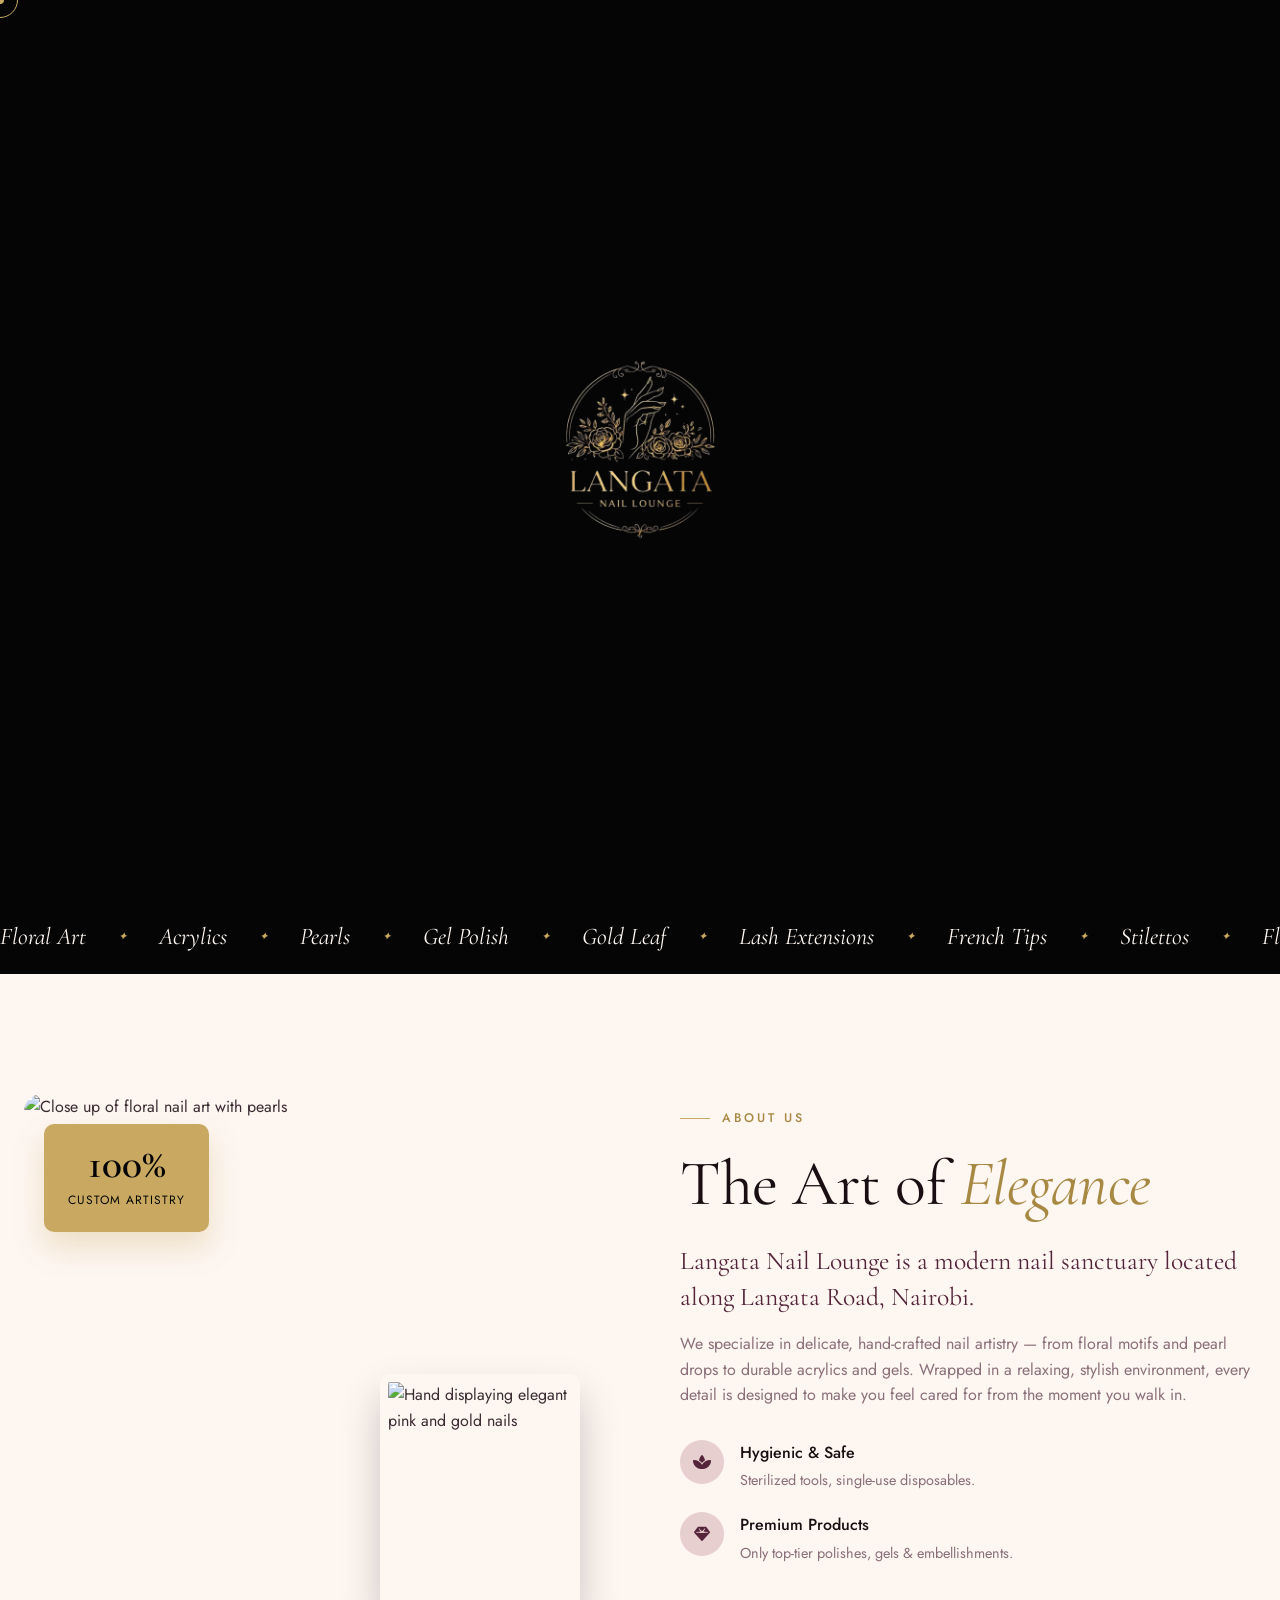
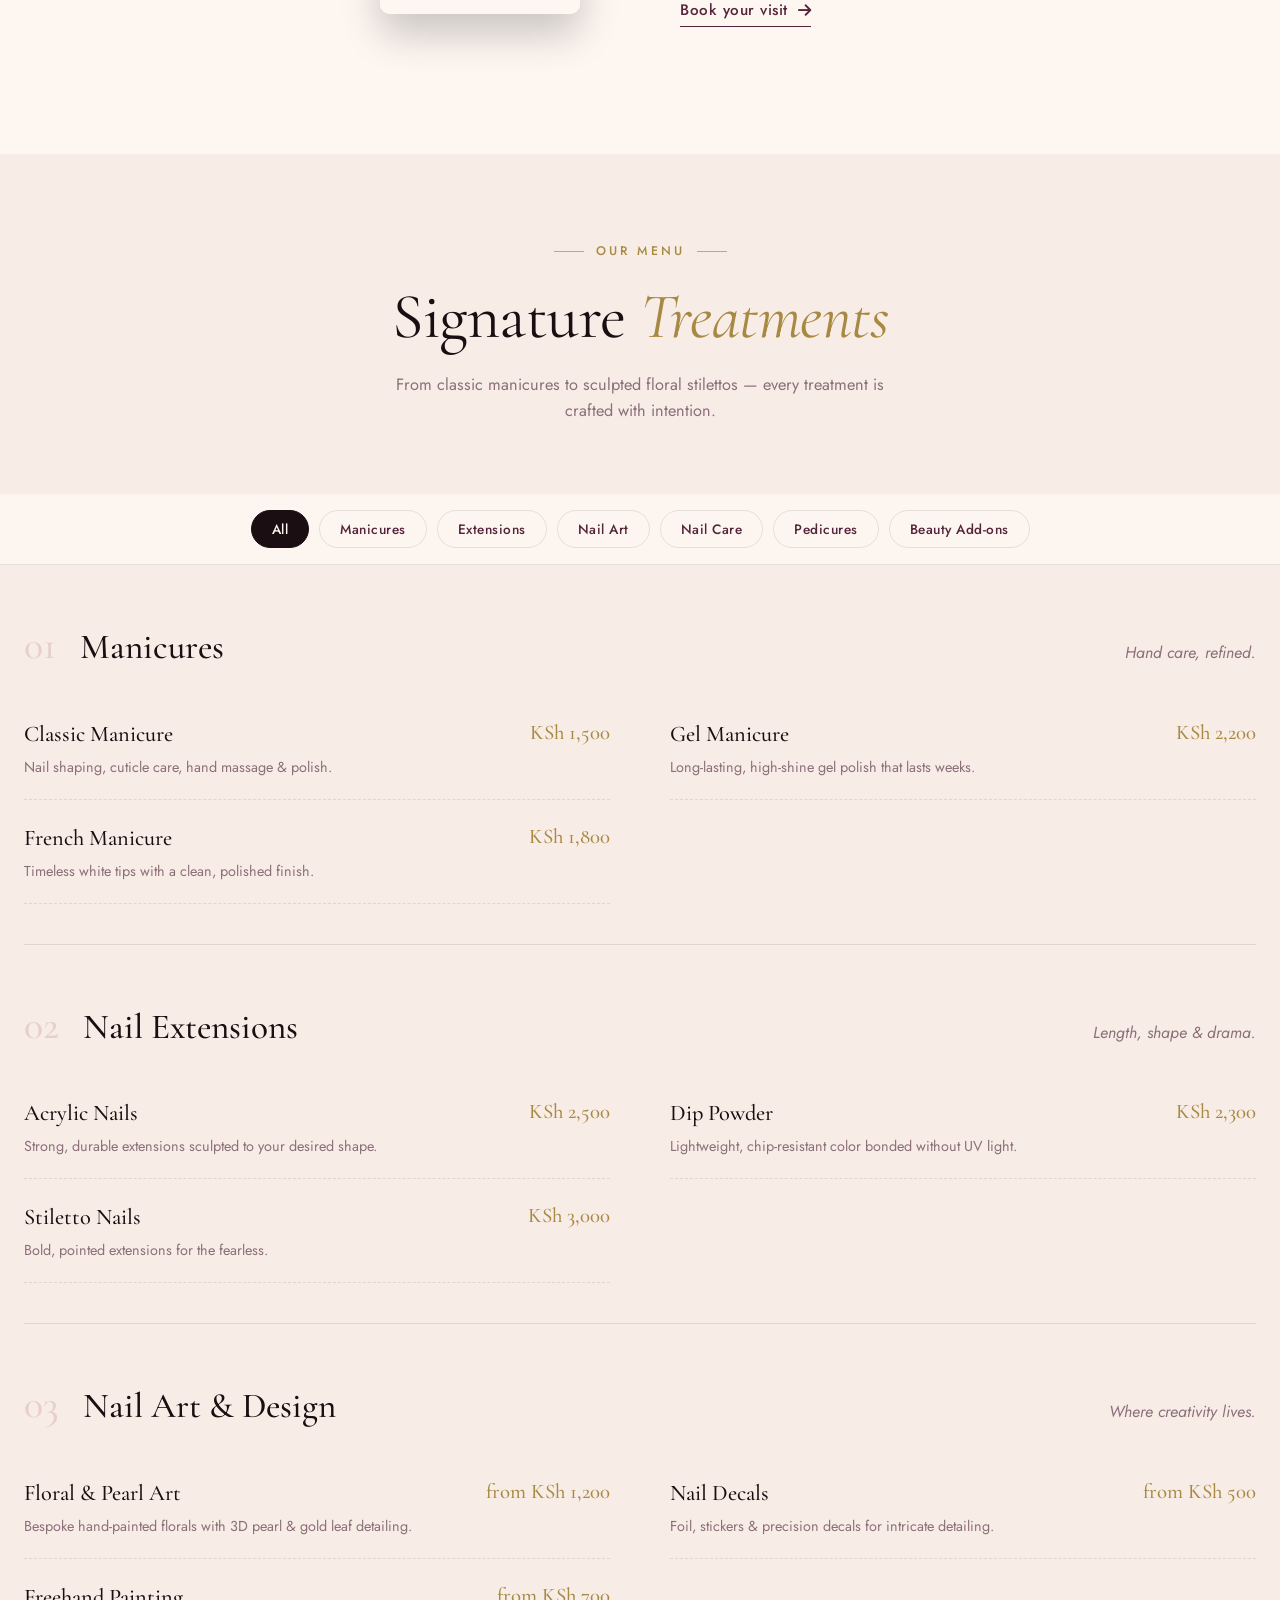
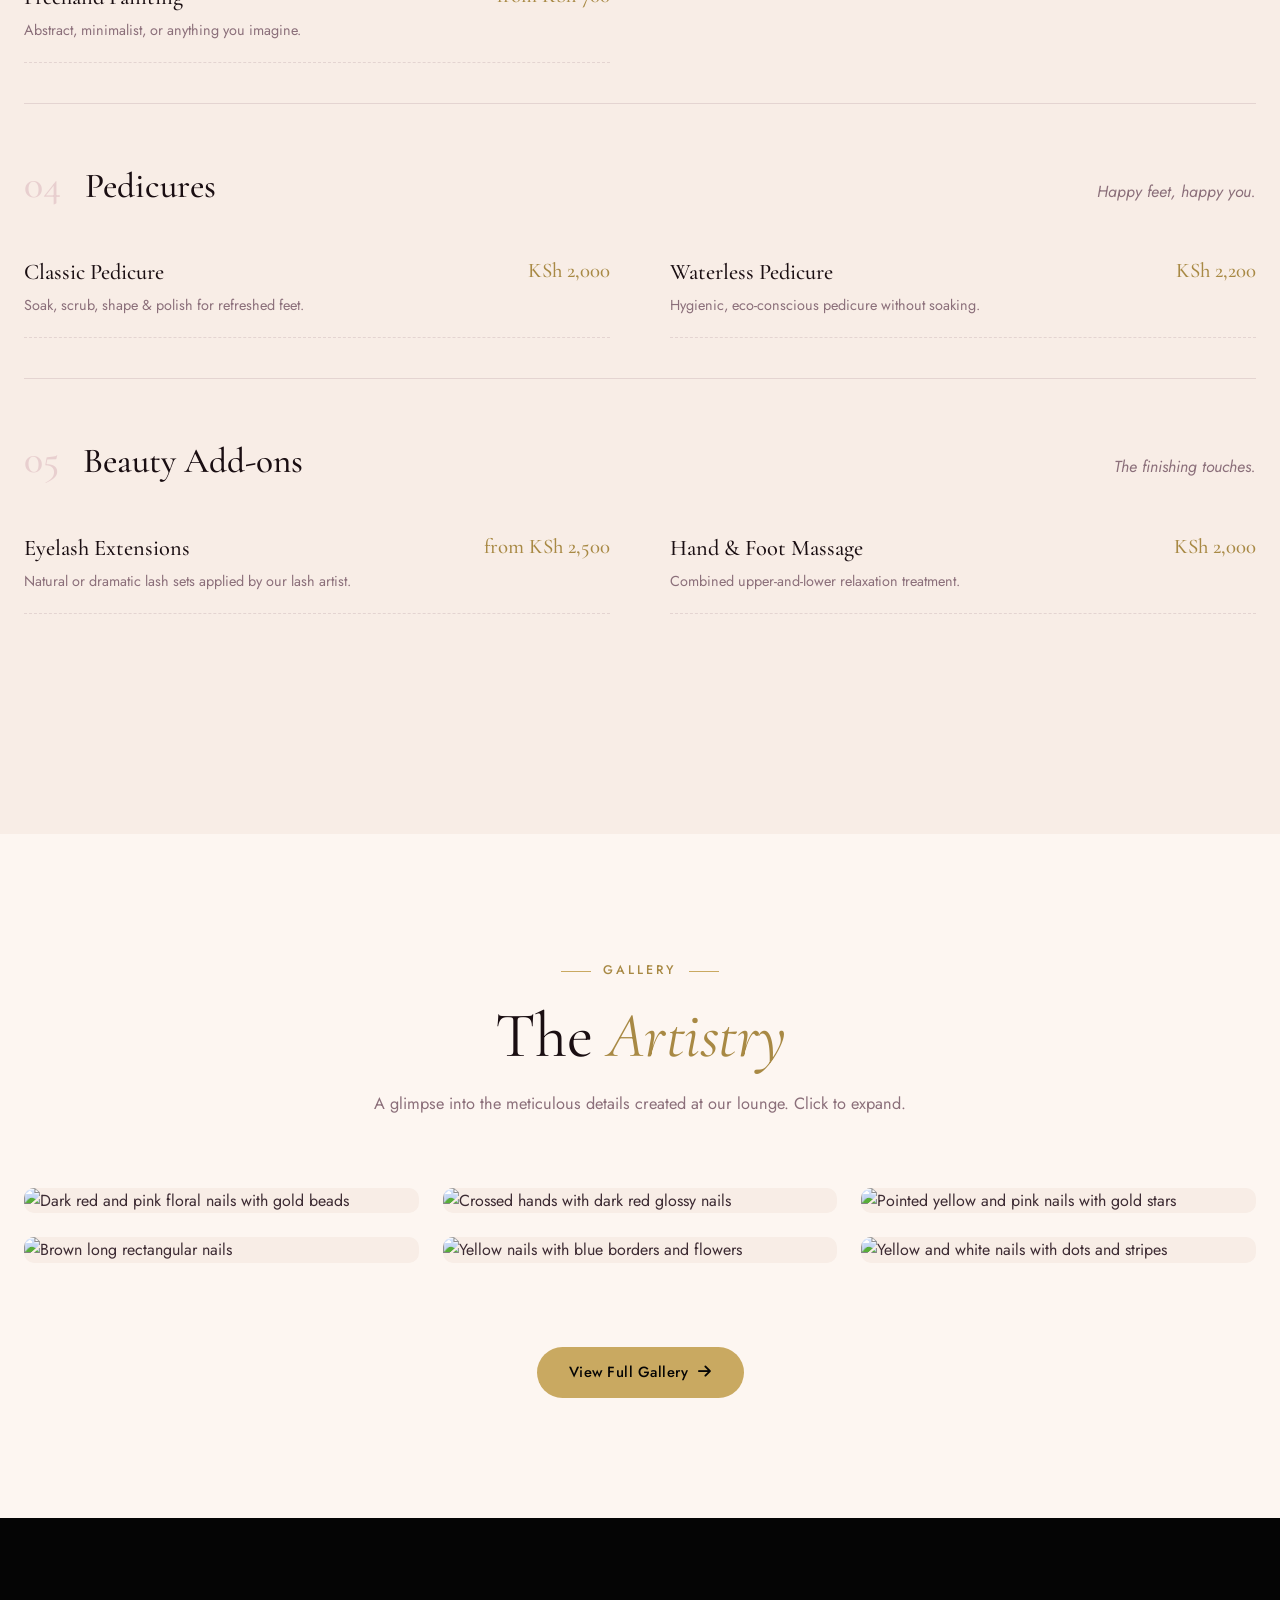
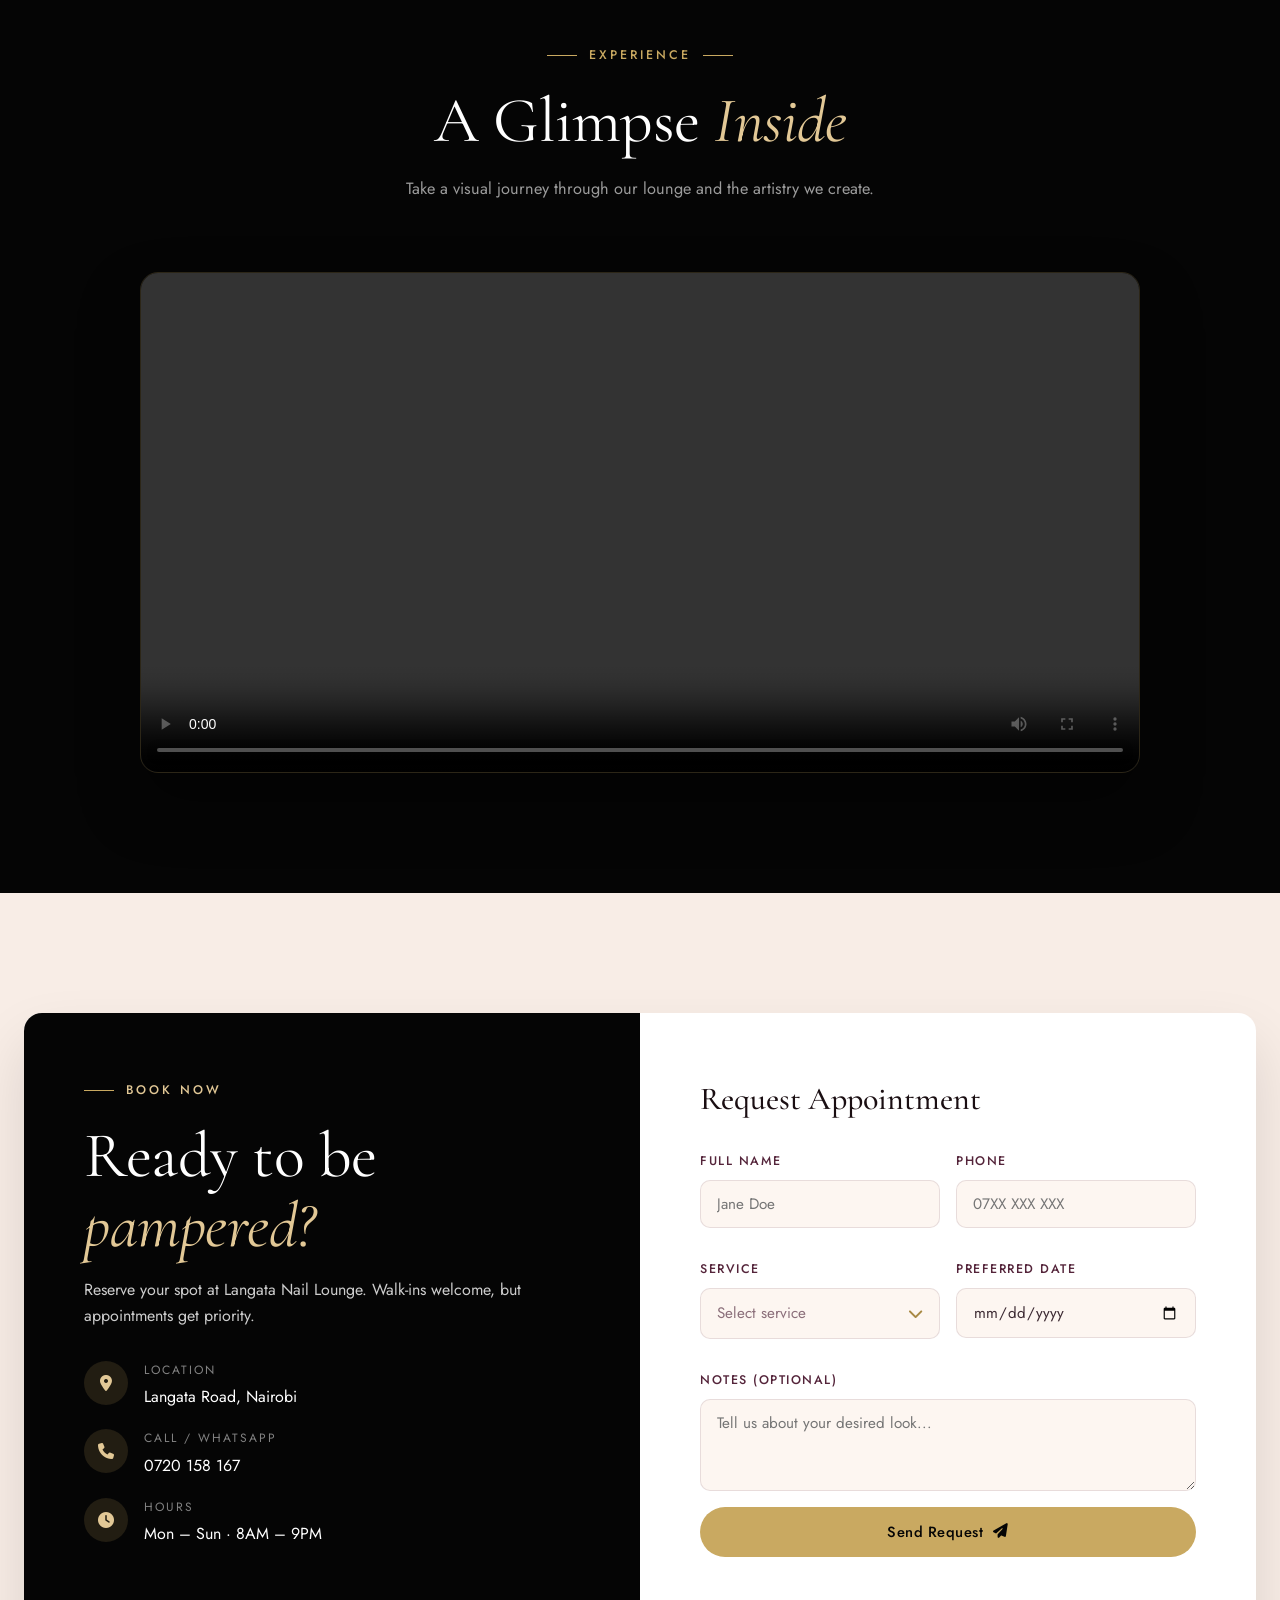
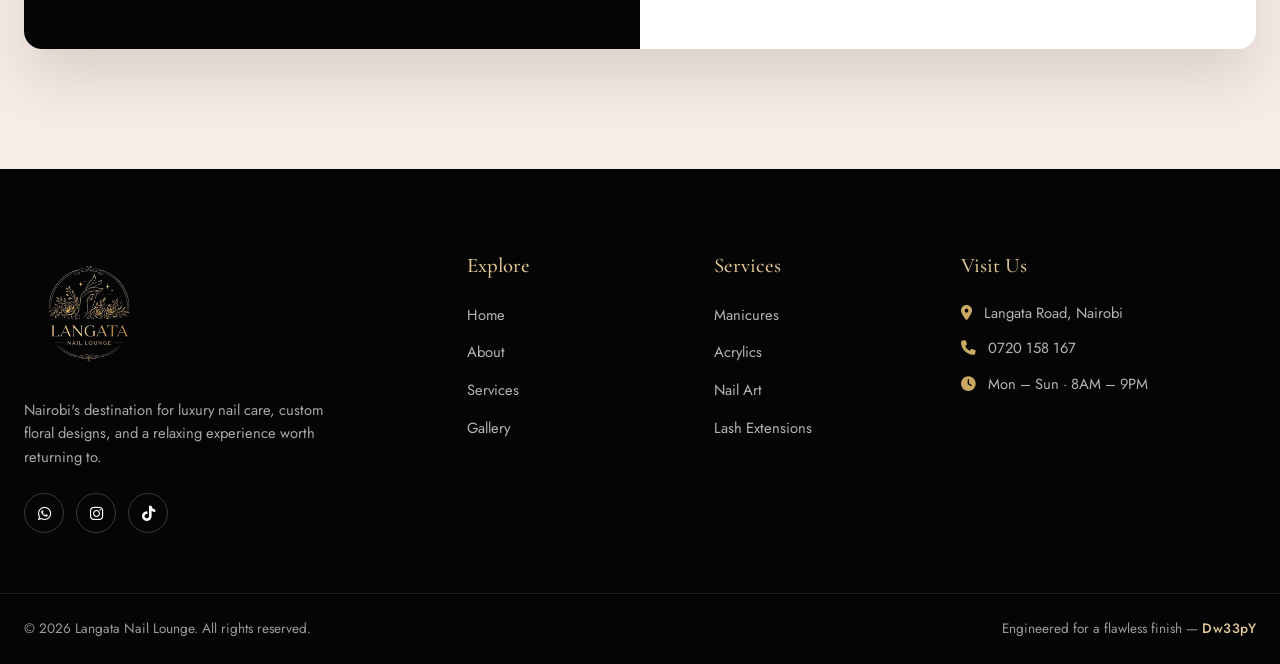
==== commit 76554c61: "Update index.html" ====
--- a/index.html
+++ b/index.html
@@ -70,7 +70,7 @@
 <!-- NAV -->
 <nav class="navbar" id="navbar">
   <div class="nav-inner">
-    <a href="#home" class="logo">
+    <a href="index.html" class="logo">
       <span class="logo-text">
         <span class="logo-main">Langata</span>
         <span class="logo-sub">Nail Lounge</span>
@@ -78,11 +78,11 @@
     </a>
 
     <ul class="nav-links" id="navLinks">
-      <li><a href="#home" class="active">Home</a></li>
-      <li><a href="#about">About</a></li>
-      <li><a href="#services">Services</a></li>
-      <li><a href="#gallery">Gallery</a></li>
-      <li><a href="#booking" class="btn-nav">Book Now</a></li>
+      <li><a href="index.html#home" class="active">Home</a></li>
+      <li><a href="index.html#about">About</a></li>
+      <li><a href="index.html#services">Services</a></li>
+      <li><a href="gallery.html">Gallery</a></li>
+      <li><a href="index.html#booking" class="btn-nav">Book Now</a></li>
     </ul>
 
     <button class="menu-toggle" id="menuToggle" aria-label="Toggle menu">
@@ -97,11 +97,11 @@
     <i class="fas fa-times"></i>
   </button>
   <div class="mobile-menu-inner">
-    <a href="#home" class="mobile-link" data-num="01">Home</a>
-    <a href="#about" class="mobile-link" data-num="02">About</a>
-    <a href="#services" class="mobile-link" data-num="03">Services</a>
-    <a href="#gallery" class="mobile-link" data-num="04">Gallery</a>
-    <a href="#booking" class="btn mobile-cta">Book Appointment</a>
+    <a href="index.html#home" class="mobile-link" data-num="01">Home</a>
+    <a href="index.html#about" class="mobile-link" data-num="02">About</a>
+    <a href="index.html#services" class="mobile-link" data-num="03">Services</a>
+    <a href="gallery.html" class="mobile-link" data-num="04">Gallery</a>
+    <a href="index.html#booking" class="btn mobile-cta">Book Appointment</a>
     <div class="mobile-social">
       <a href="https://wa.me/254720158167" target="_blank" aria-label="WhatsApp"><i class="fab fa-whatsapp"></i></a>
       <a href="#" aria-label="Instagram"><i class="fab fa-instagram"></i></a>
@@ -126,11 +126,11 @@
     </h1>
     <p class="hero-sub reveal-up" style="--d:0.4s">Your beauty, perfected in Langata — where delicate floral artistry meets flawless, long-lasting elegance.</p>
     <div class="hero-cta reveal-up" style="--d:0.55s">
-      <a href="#booking" class="btn btn-primary">
+      <a href="index.html#booking" class="btn btn-primary">
         <span>Book Appointment</span>
         <i class="fas fa-arrow-right"></i>
       </a>
-      <a href="#services" class="btn btn-ghost">View Services</a>
+      <a href="index.html#services" class="btn btn-ghost">View Services</a>
     </div>
   </div>
 
@@ -200,7 +200,7 @@
         </div>
       </div>
 
-      <a href="#booking" class="link-arrow">
+      <a href="index.html#booking" class="link-arrow">
         <span>Book your visit</span>
         <i class="fas fa-arrow-right"></i>
       </a>
@@ -365,56 +365,40 @@
     </div>
   </div>
 
+  <!-- Preview Grid (First 6 Images) -->
   <div class="masonry-grid">
     <div class="masonry-item reveal-up">
-      <img src="https://z-cdn-media.chatglm.cn/files/b6d90682-46a0-4cfa-8abb-a1ef5e894e32.jpg?auth_key=1885325604-3adb527cc4df4045b86119687163f555-0-64c2cf950adf47cac132f9d1872f2606" alt="Pink and gold floral nails" loading="lazy">
+      <img src="https://z-cdn-media.chatglm.cn/files/7520d7ec-c259-4c1e-9afc-22c9ff2be187.jpg?auth_key=1887154753-a5033f6b2c7f4b20a42b61e85f25bec7-0-b78629a04941d274b584e1bb25abc7da" alt="Dark red and pink floral nails with gold beads" loading="lazy">
       <div class="gallery-hover"><i class="fas fa-expand"></i></div>
     </div>
     <div class="masonry-item reveal-up" style="--d:0.1s">
-      <img src="https://z-cdn-media.chatglm.cn/files/282fcec3-f326-42df-ab98-fa493d793dc6.jpg?auth_key=1885325604-115d726de42d4d4d8a2b2e657350fdd5-0-c036e23a6d61dc2a14af566d76b0ab3f" alt="Pearl and floral nail close up" loading="lazy">
+      <img src="https://z-cdn-media.chatglm.cn/files/42dec7ca-5bdb-4409-b830-77a0629456c1.jpg?auth_key=1887154753-e47dd5b1ce4f4381a936002481e00ed8-0-9a3860cb95aab258c8f2da0a845c0c83" alt="Brown long rectangular nails" loading="lazy">
       <div class="gallery-hover"><i class="fas fa-expand"></i></div>
     </div>
     <div class="masonry-item reveal-up" style="--d:0.2s">
-      <img src="https://z-cdn-media.chatglm.cn/files/f2bec55d-7f18-45e7-9c76-ff40153f8004.jpg?auth_key=1885325604-9452c6bed5714a03aebb0dd1f637c404-0-eed5a5ee129bc49d4a552e98eae243ac" alt="Two hands with elegant manicures" loading="lazy">
+      <img src="https://z-cdn-media.chatglm.cn/files/765b6d9f-0ead-457e-abf7-73f2f7fc7992.jpg?auth_key=1887154753-57077f7e8c254fc79d010c7ffdb70b3d-0-47b7bff25ed45aafd66fb085f52dc59c" alt="Crossed hands with dark red glossy nails" loading="lazy">
       <div class="gallery-hover"><i class="fas fa-expand"></i></div>
     </div>
-    <!-- Fixed Pexels URLs (Added ?auto=compress&cs=tinysrgb&w=800 to make them work) -->
     <div class="masonry-item reveal-up" style="--d:0.3s">
-      <img src="https://images.pexels.com/photos/14741511/pexels-photo-14741511.jpeg?auto=compress&cs=tinysrgb&w=800" alt="Manicure detail" loading="lazy">
+      <img src="https://z-cdn-media.chatglm.cn/files/6272d5b6-fbbe-4c06-b4db-5a1fbab45130.jpg?auth_key=1887154753-bc1e6458427848d19fcad7b6ee09a32f-0-e6ba326b74f966b07abdf712914f0154" alt="Yellow nails with blue borders and flowers" loading="lazy">
       <div class="gallery-hover"><i class="fas fa-expand"></i></div>
     </div>
     <div class="masonry-item reveal-up" style="--d:0.4s">
-      <img src="https://images.pexels.com/photos/8847416/pexels-photo-8847416.jpeg?auto=compress&cs=tinysrgb&w=800" alt="Luxury nails" loading="lazy">
+      <img src="https://z-cdn-media.chatglm.cn/files/7384bd97-e62f-4572-837f-497229b14a0a.jpg?auth_key=1887154753-3be8efa4976c4a6bb09cbee4d8cd937a-0-c16c101bafe4939d0856c831bf2cb3b3" alt="Pointed yellow and pink nails with gold stars" loading="lazy">
       <div class="gallery-hover"><i class="fas fa-expand"></i></div>
     </div>
     <div class="masonry-item reveal-up" style="--d:0.5s">
-      <img src="https://images.pexels.com/photos/31259734/pexels-photo-31259734.jpeg?auto=compress&cs=tinysrgb&w=800" alt="Pedicure" loading="lazy">
+      <img src="https://z-cdn-media.chatglm.cn/files/92959e48-5536-4648-a7ba-e8487aa96a5e.jpg?auth_key=1887154753-9c9144527abd4138802106e286ec11ba-0-25ee2bbc496d770735f967e7cfda66cc" alt="Yellow and white nails with dots and stripes" loading="lazy">
       <div class="gallery-hover"><i class="fas fa-expand"></i></div>
     </div>
-    <div class="masonry-item reveal-up" style="--d:0.6s">
-      <img src="https://images.pexels.com/photos/34299110/pexels-photo-34299110.jpeg?auto=compress&cs=tinysrgb&w=800" alt="Nail technician at work" loading="lazy">
-      <div class="gallery-hover"><i class="fas fa-expand"></i></div>
-    </div>
-    <div class="masonry-item reveal-up" style="--d:0.7s">
-      <img src="https://images.pexels.com/photos/32334805/pexels-photo-32334805.jpeg?auto=compress&cs=tinysrgb&w=800" alt="Nail art design" loading="lazy">
-      <div class="gallery-hover"><i class="fas fa-expand"></i></div>
-    </div>
-    <div class="masonry-item reveal-up" style="--d:0.8s">
-      <img src="https://images.pexels.com/photos/19720503/pexels-photo-19720503.jpeg?auto=compress&cs=tinysrgb&w=800" alt="Nail polish" loading="lazy">
-      <div class="gallery-hover"><i class="fas fa-expand"></i></div>
-    </div>
-    <div class="masonry-item reveal-up" style="--d:0.9s">
-      <img src="https://images.pexels.com/photos/36538046/pexels-photo-36538046.jpeg?auto=compress&cs=tinysrgb&w=800" alt="Applying nail polish" loading="lazy">
-      <div class="gallery-hover"><i class="fas fa-expand"></i></div>
-    </div>
-    <div class="masonry-item reveal-up" style="--d:1.0s">
-      <img src="https://images.pexels.com/photos/36538036/pexels-photo-36538036.jpeg?auto=compress&cs=tinysrgb&w=800" alt="Glamour nails" loading="lazy">
-      <div class="gallery-hover"><i class="fas fa-expand"></i></div>
-    </div>
-    <div class="masonry-item reveal-up" style="--d:1.1s">
-      <img src="https://images.pexels.com/photos/33513617/pexels-photo-33513617.jpeg?auto=compress&cs=tinysrgb&w=800" alt="Beautiful hands" loading="lazy">
-      <div class="gallery-hover"><i class="fas fa-expand"></i></div>
-    </div>
+  </div>
+
+  <!-- View Full Gallery Button -->
+  <div class="container" style="text-align: center; margin-top: 60px;">
+    <a href="gallery.html" class="btn btn-primary">
+      <span>View Full Gallery</span>
+      <i class="fas fa-arrow-right"></i>
+    </a>
   </div>
 </section>
 
@@ -443,7 +427,6 @@
     </div>
 
     <div class="video-wrapper reveal-up">
-      <!-- Removed poster attribute. Added preload="metadata". Added #t=0.1 to source src -->
       <video controls preload="metadata">
         <source src="video.mp4#t=0.1" type="video/mp4">
         Your browser does not support the video tag.
@@ -507,14 +490,11 @@
             <div class="form-group custom-select-group">
               <label>Service</label>
               <div class="custom-select" id="customServiceSelect">
-                <!-- Hidden input to store the value for the form submission -->
                 <input type="hidden" id="service" name="service" required>
-                <!-- The clickable trigger -->
                 <div class="custom-select-trigger" tabindex="0">
                   <span class="custom-select-text placeholder">Select service</span>
                   <i class="fas fa-chevron-down select-arrow"></i>
                 </div>
-                <!-- The dropdown options -->
                 <div class="custom-select-options">
                   <div class="custom-option" data-value="Floral & Pearl Art">Floral & Pearl Art</div>
                   <div class="custom-option" data-value="Acrylic Nails">Acrylic Nails</div>
@@ -562,20 +542,20 @@
       <div class="footer-col">
         <h4>Explore</h4>
         <ul>
-          <li><a href="#home">Home</a></li>
-          <li><a href="#about">About</a></li>
-          <li><a href="#services">Services</a></li>
-          <li><a href="#gallery">Gallery</a></li>
+          <li><a href="index.html#home">Home</a></li>
+          <li><a href="index.html#about">About</a></li>
+          <li><a href="index.html#services">Services</a></li>
+          <li><a href="gallery.html">Gallery</a></li>
         </ul>
       </div>
 
       <div class="footer-col">
         <h4>Services</h4>
         <ul>
-          <li><a href="#services">Manicures</a></li>
-          <li><a href="#services">Acrylics</a></li>
-          <li><a href="#services">Nail Art</a></li>
-          <li><a href="#services">Lash Extensions</a></li>
+          <li><a href="index.html#services">Manicures</a></li>
+          <li><a href="index.html#services">Acrylics</a></li>
+          <li><a href="index.html#services">Nail Art</a></li>
+          <li><a href="index.html#services">Lash Extensions</a></li>
         </ul>
       </div>
 
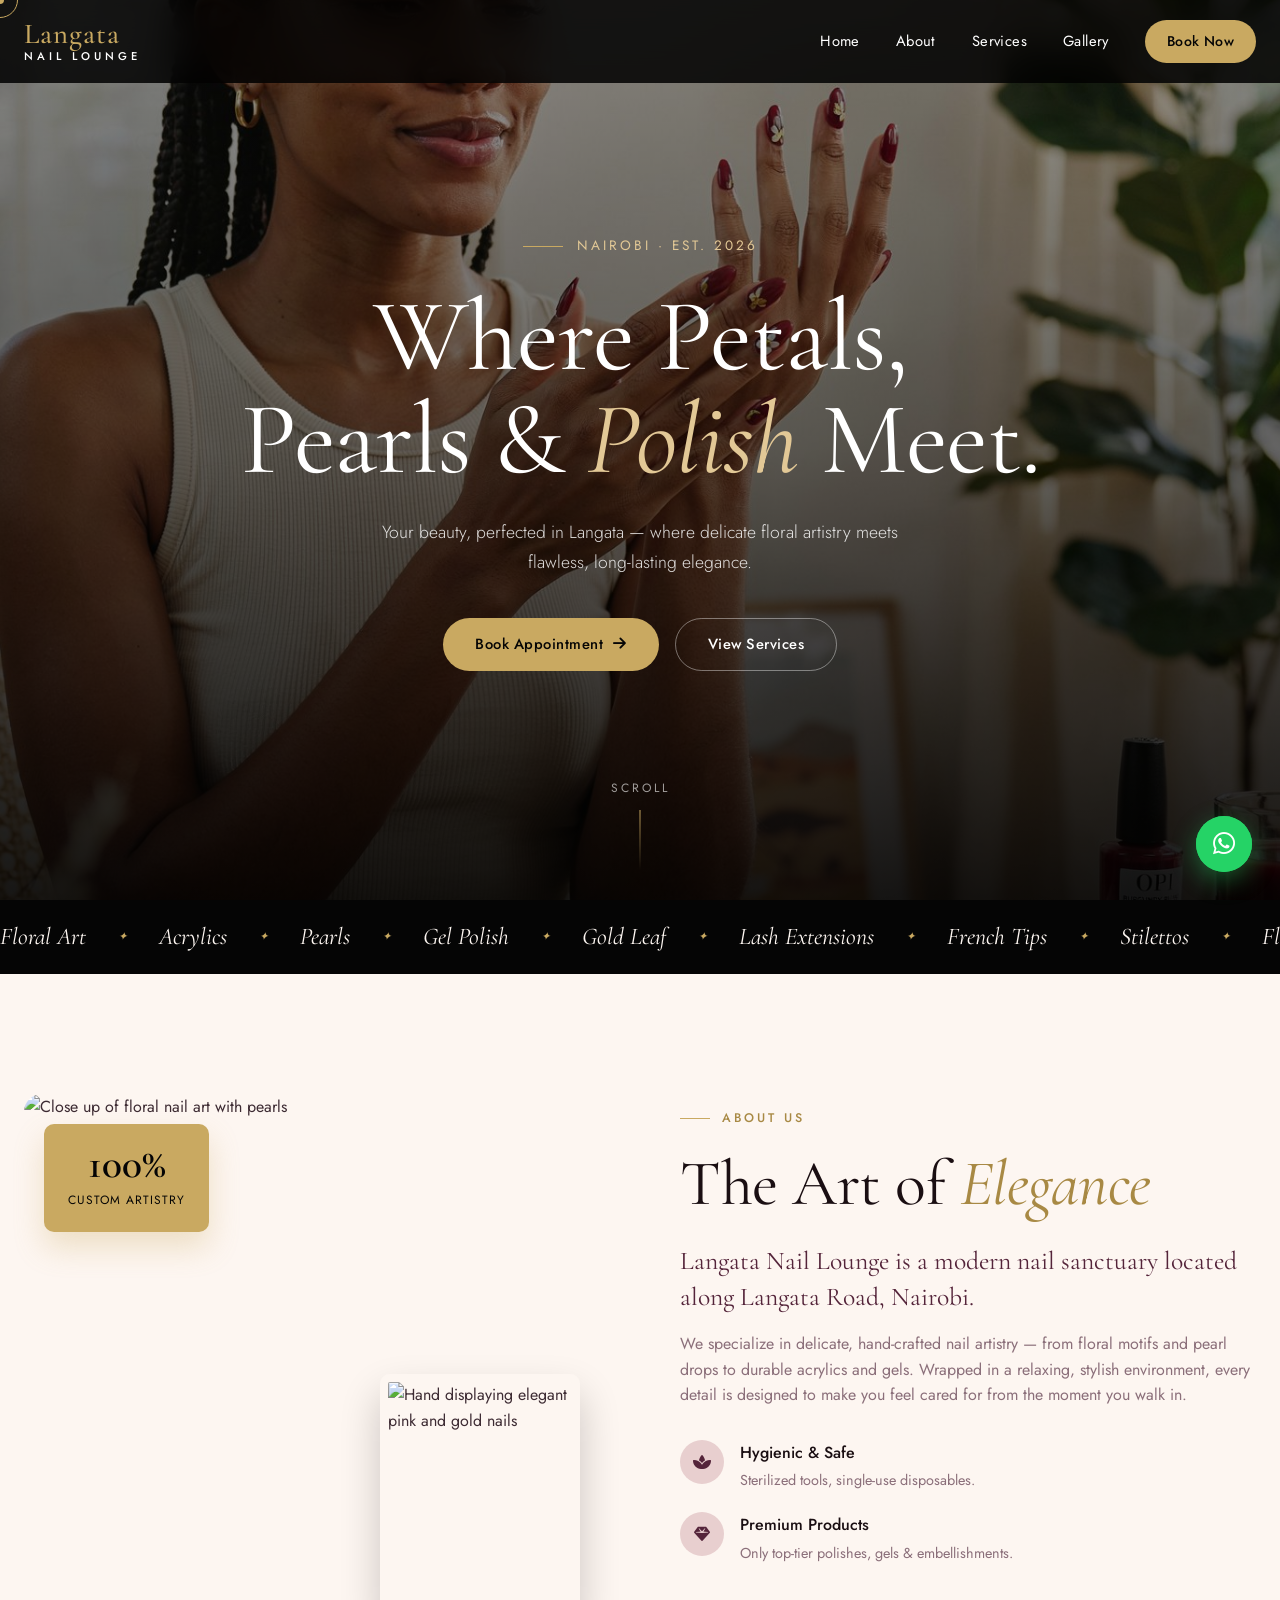
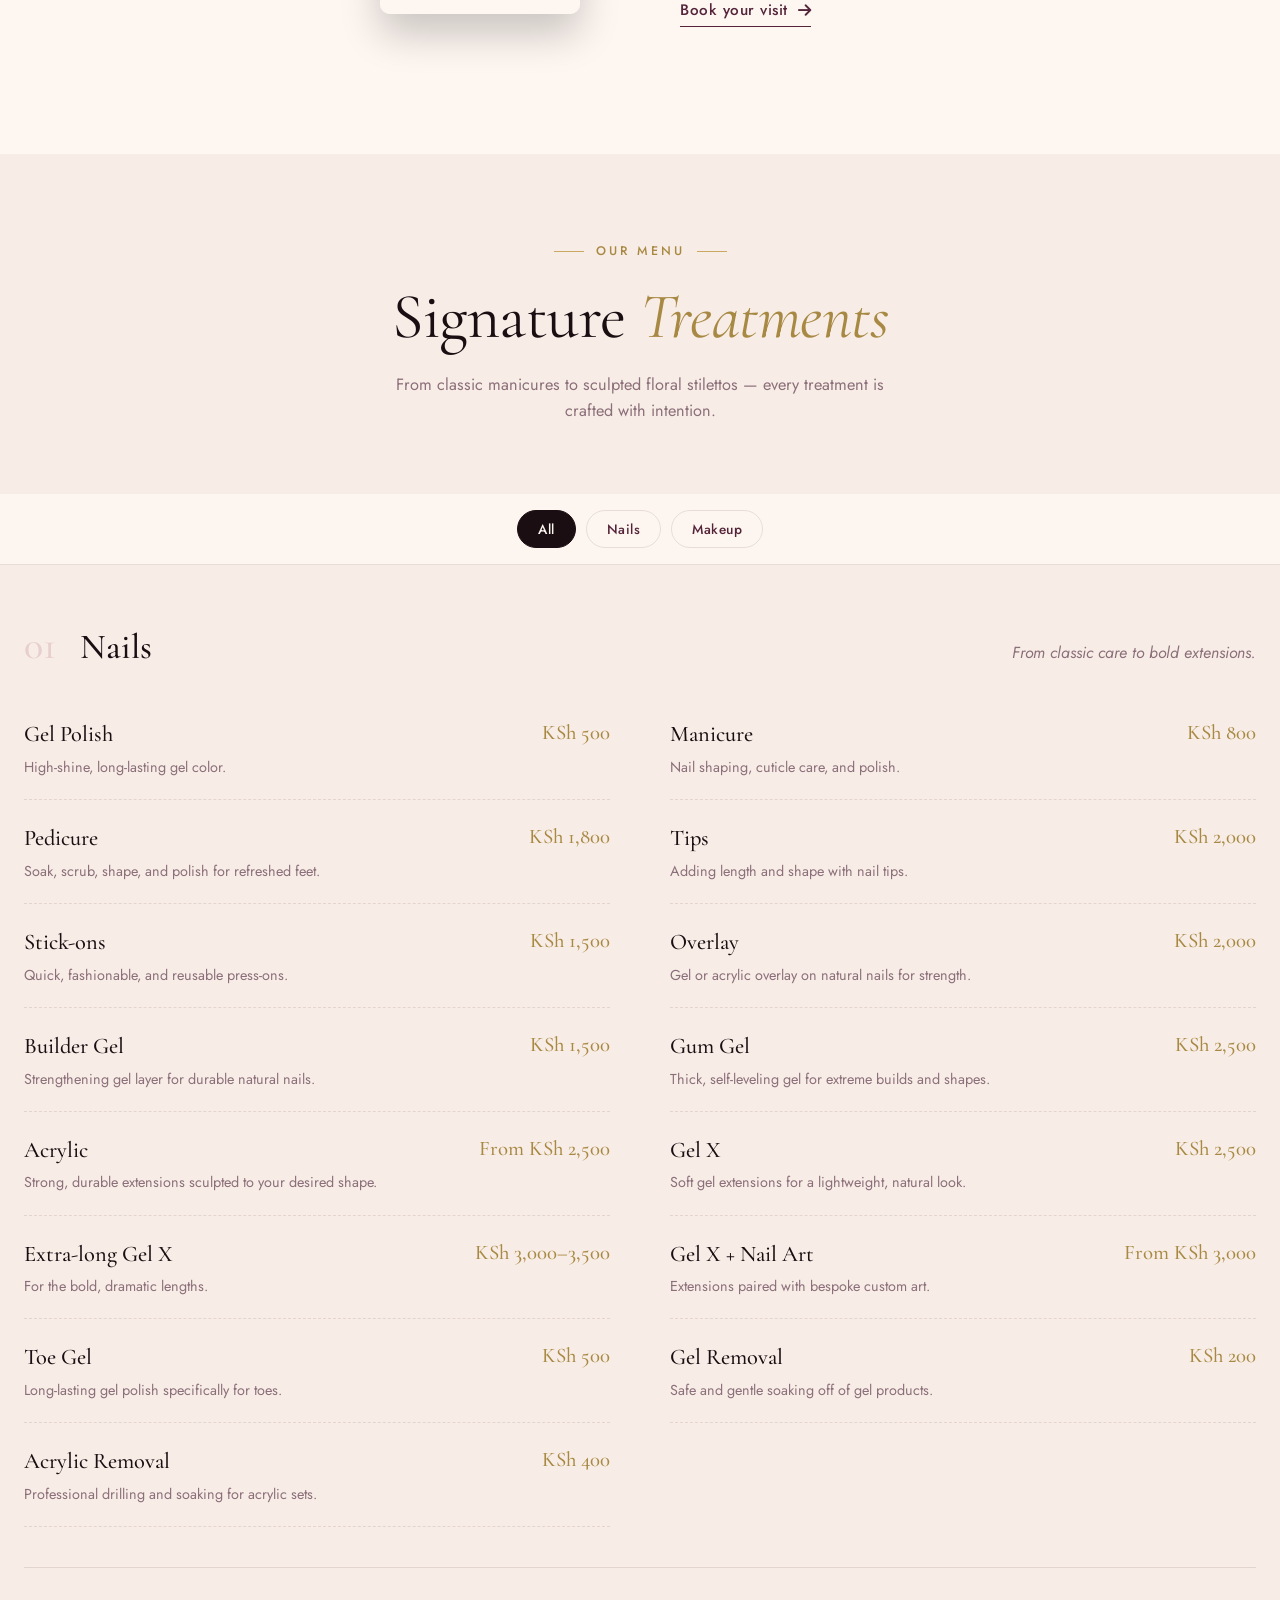
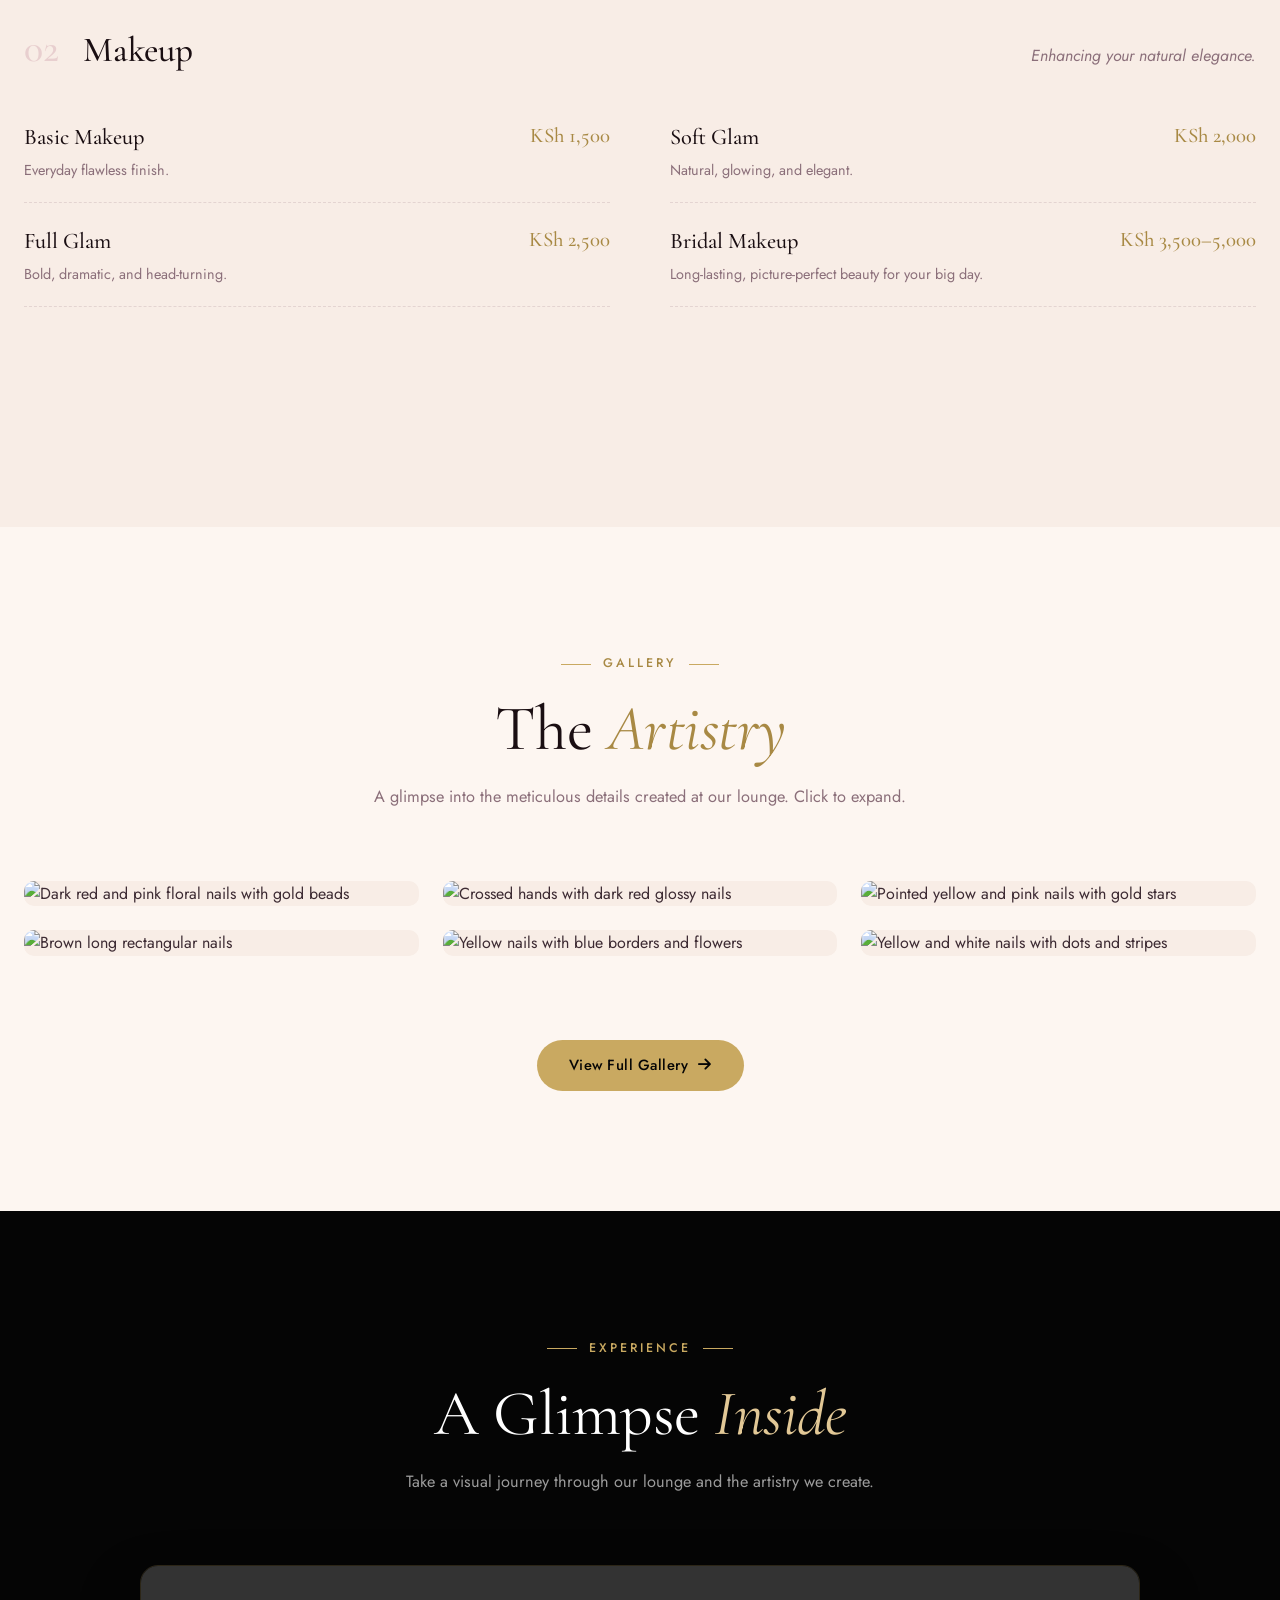
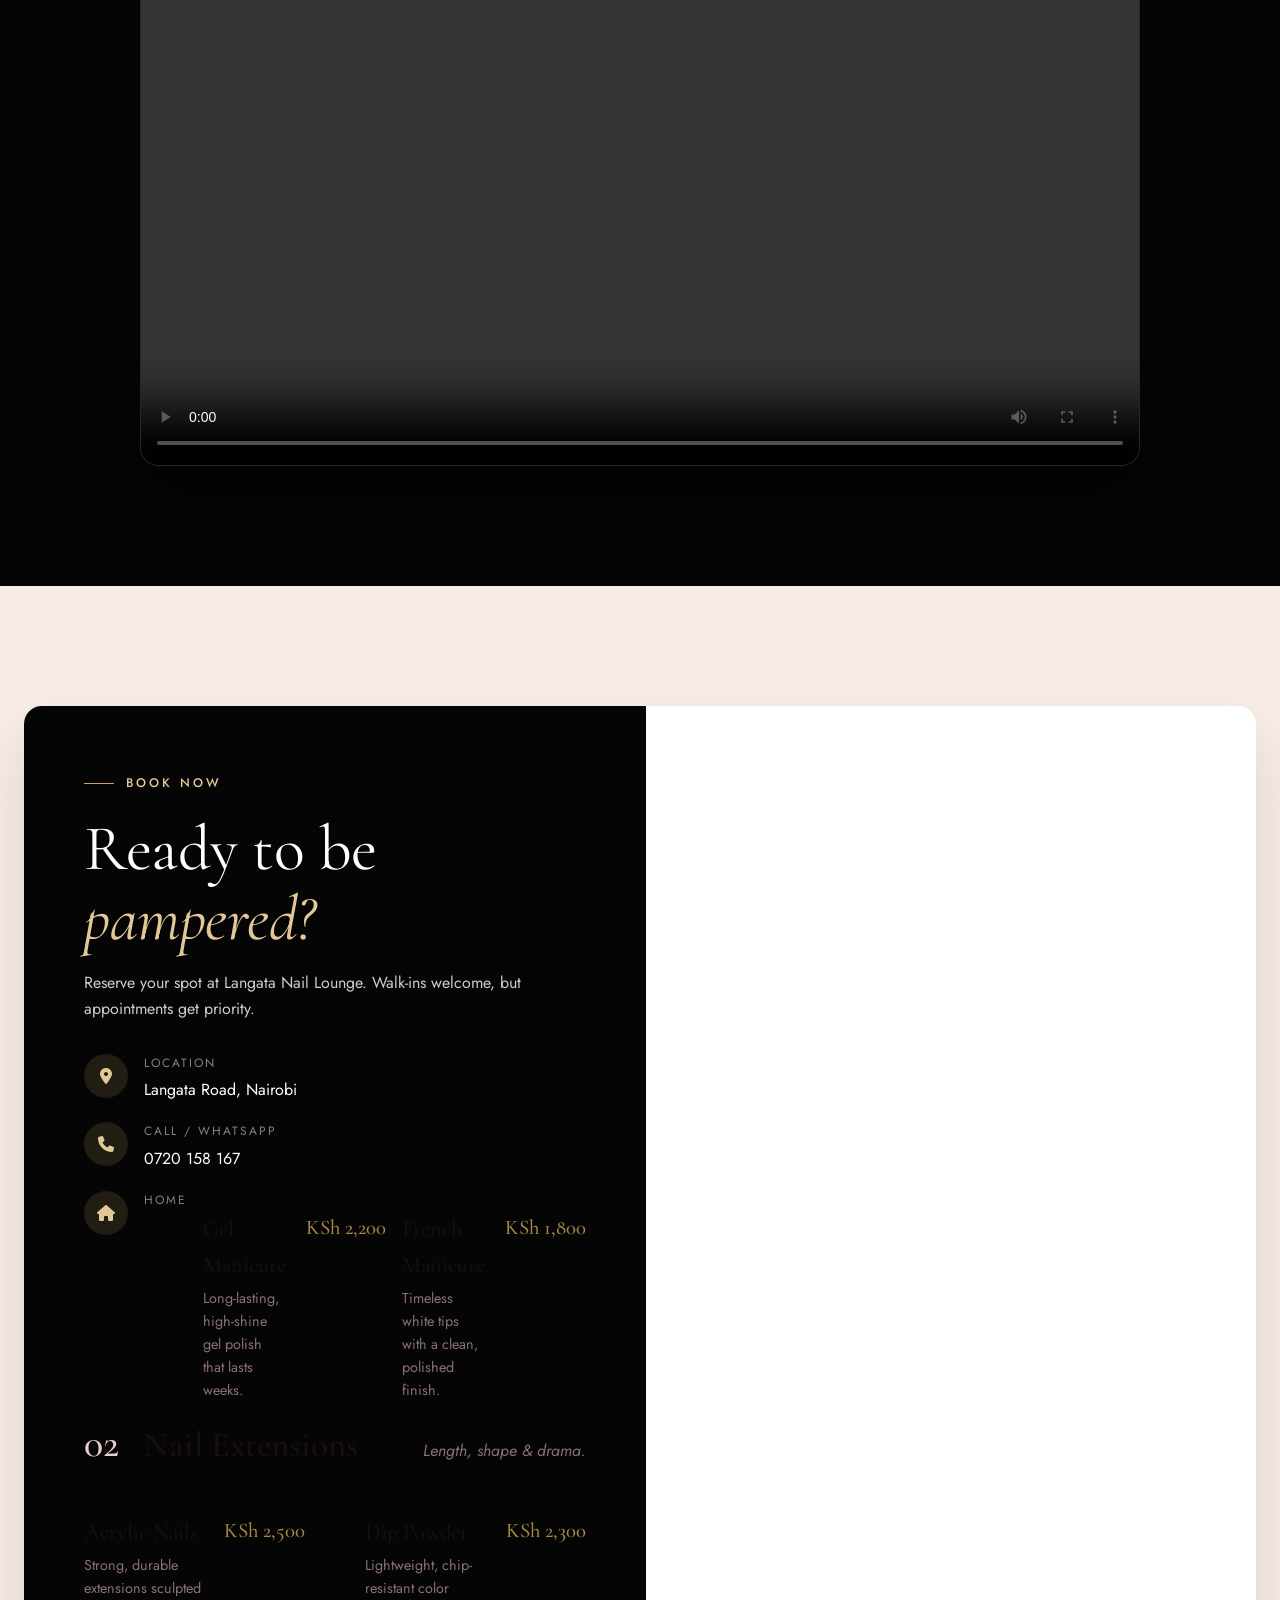
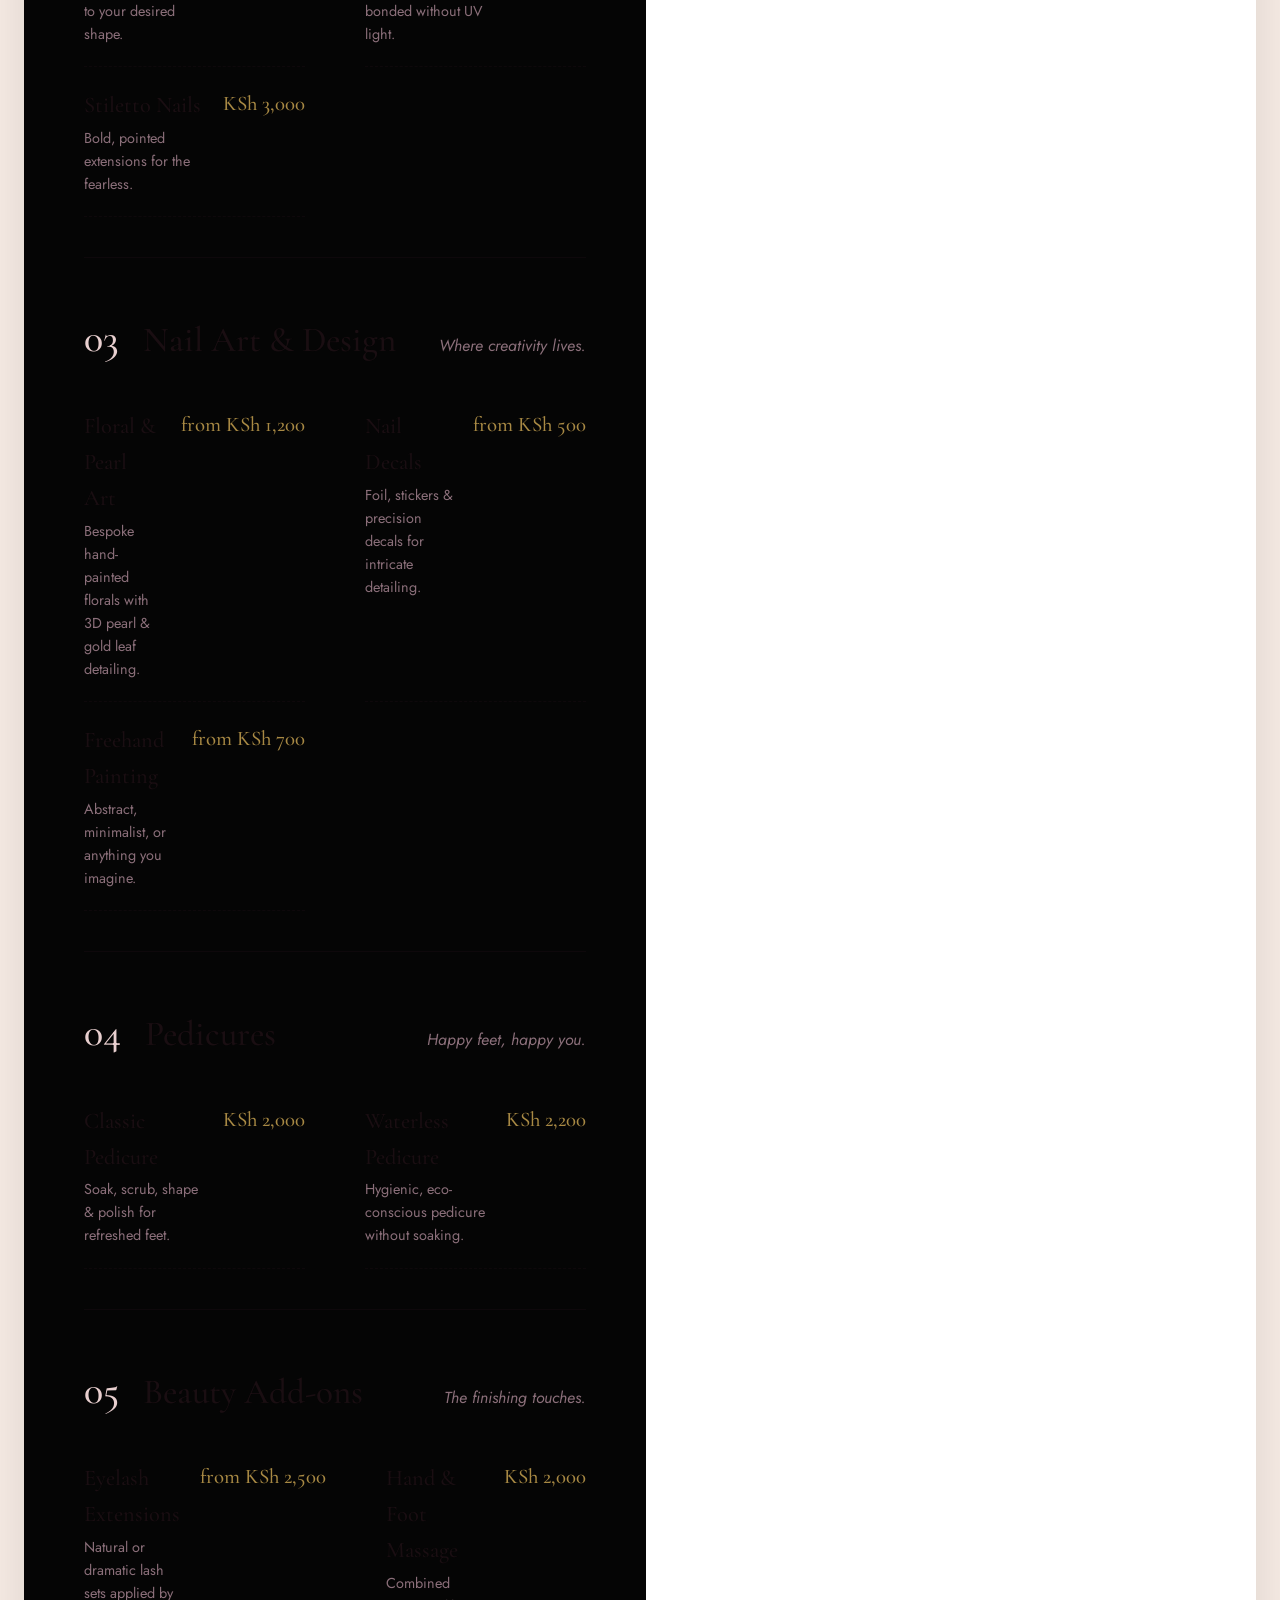
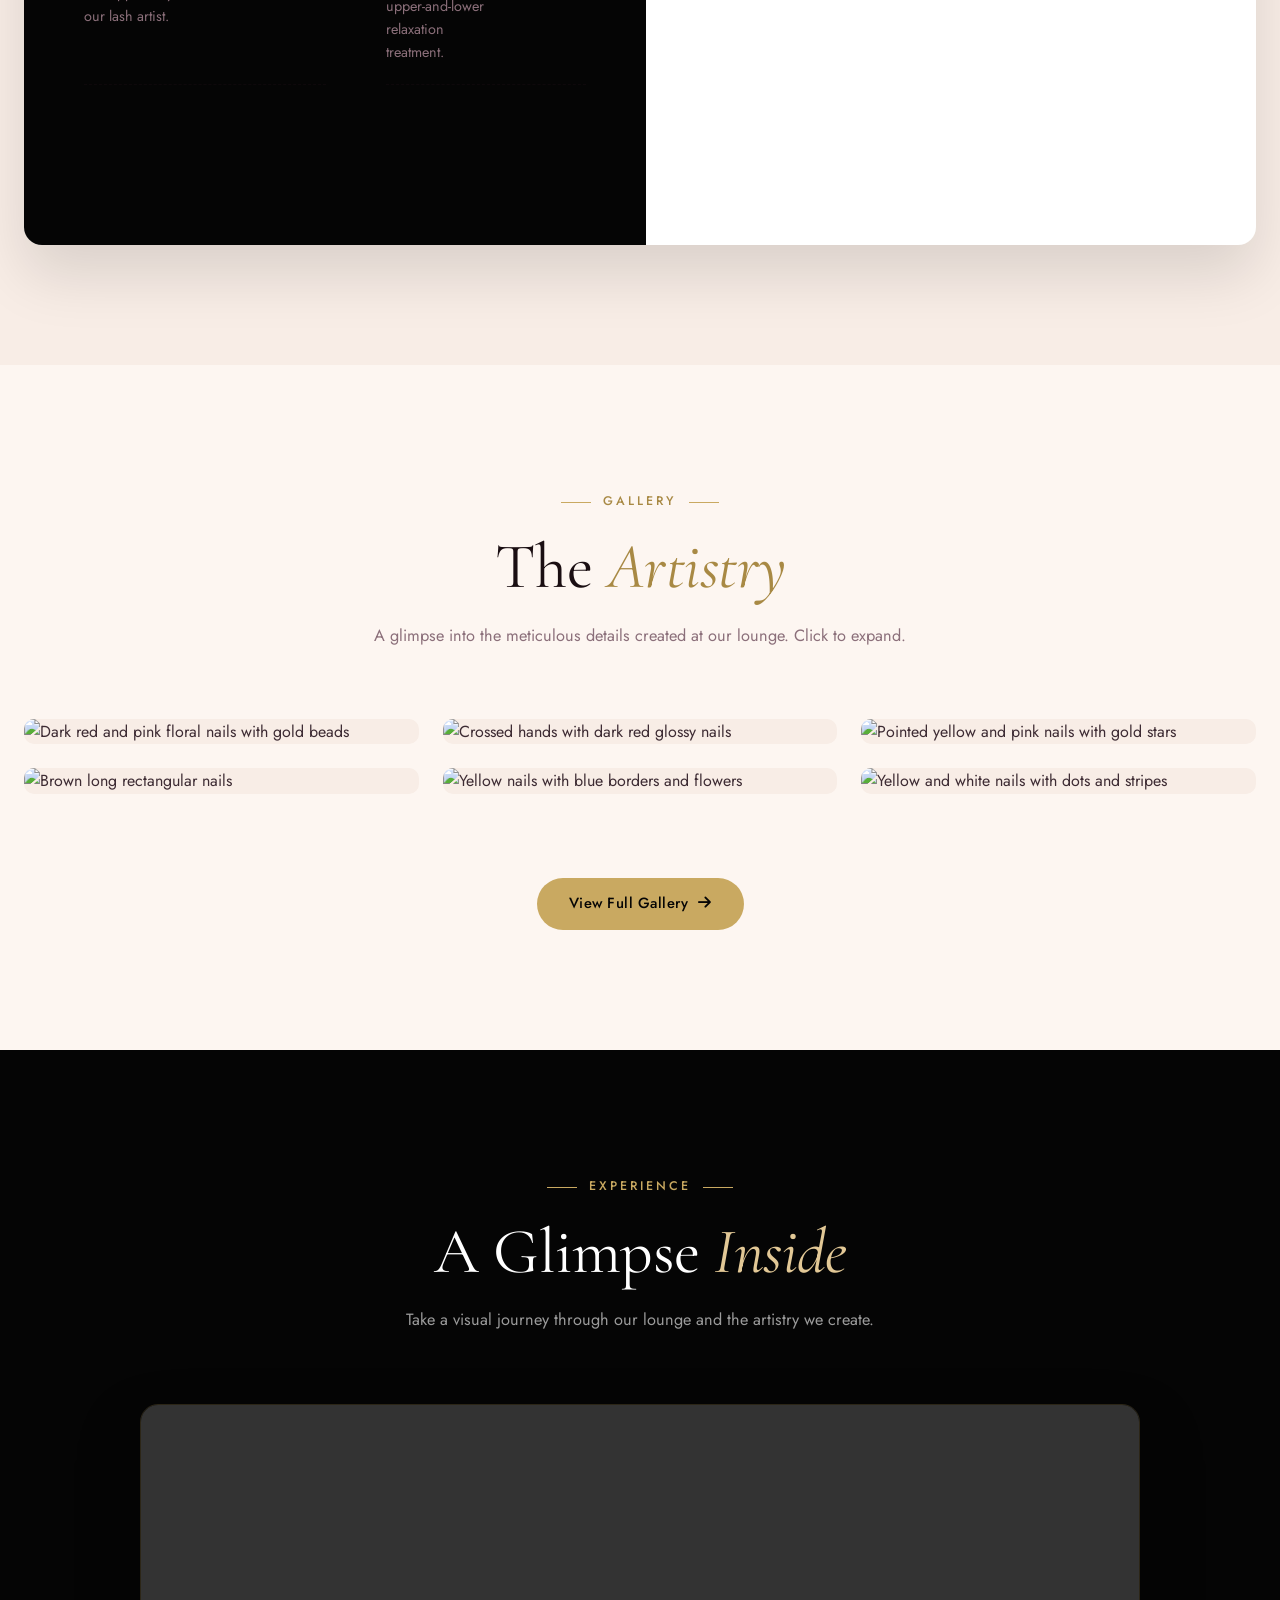
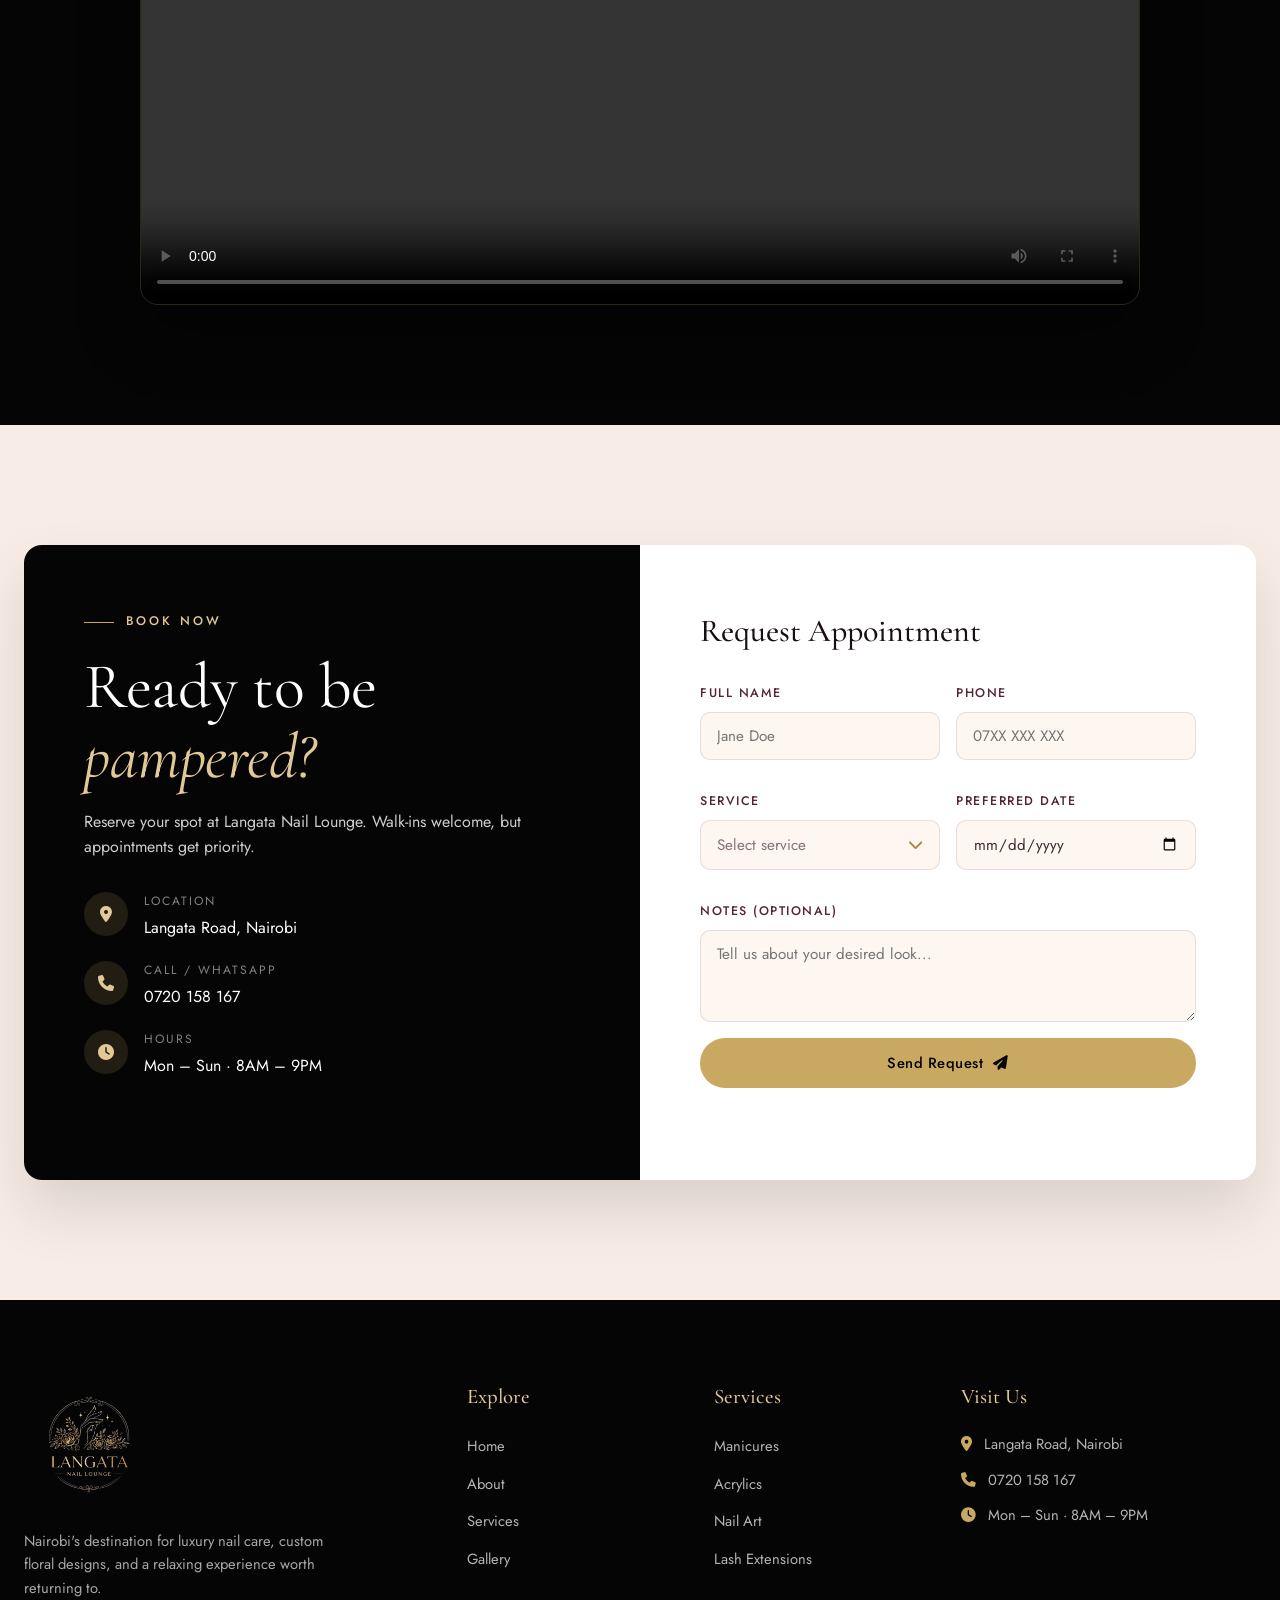
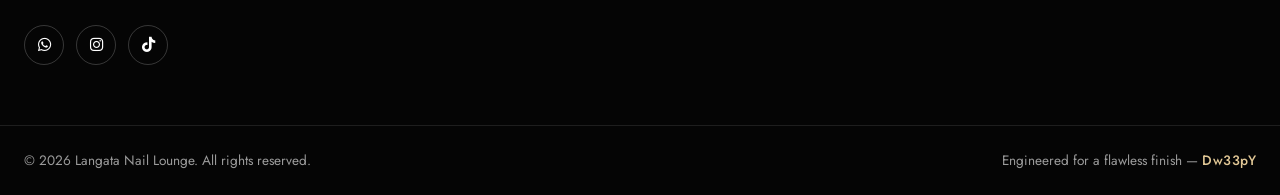
==== commit 562baeee: "Updated prices and services" ====
--- a/index.html
+++ b/index.html
@@ -226,28 +226,233 @@
   <div class="filter-bar" id="filterBar">
     <div class="container">
       <button class="filter-btn active" data-filter="all">All</button>
-      <button class="filter-btn" data-filter="manicures">Manicures</button>
-      <button class="filter-btn" data-filter="extensions">Extensions</button>
-      <button class="filter-btn" data-filter="art">Nail Art</button>
-      <button class="filter-btn" data-filter="care">Nail Care</button>
-      <button class="filter-btn" data-filter="pedicures">Pedicures</button>
-      <button class="filter-btn" data-filter="beauty">Beauty Add-ons</button>
+      <button class="filter-btn" data-filter="nails">Nails</button>
+      <button class="filter-btn" data-filter="makeup">Makeup</button>
     </div>
   </div>
 
   <div class="container">
-    <!-- Manicures -->
-    <div class="service-category reveal-up" data-cat="manicures">
+    <!-- Nails Category -->
+    <div class="service-category reveal-up" data-cat="nails">
       <div class="cat-head">
         <span class="cat-num">01</span>
-        <h2>Manicures</h2>
-        <p>Hand care, refined.</p>
+        <h2>Nails</h2>
+        <p>From classic care to bold extensions.</p>
       </div>
       <div class="cat-items">
         <div class="service-item">
-          <div class="service-item-info"><h3>Classic Manicure</h3><p>Nail shaping, cuticle care, hand massage & polish.</p></div>
+          <div class="service-item-info"><h3>Gel Polish</h3><p>High-shine, long-lasting gel color.</p></div>
+          <div class="service-item-price">KSh 500</div>
+        </div>
+        <div class="service-item">
+          <div class="service-item-info"><h3>Manicure</h3><p>Nail shaping, cuticle care, and polish.</p></div>
+          <div class="service-item-price">KSh 800</div>
+        </div>
+        <div class="service-item">
+          <div class="service-item-info"><h3>Pedicure</h3><p>Soak, scrub, shape, and polish for refreshed feet.</p></div>
+          <div class="service-item-price">KSh 1,800</div>
+        </div>
+        <div class="service-item">
+          <div class="service-item-info"><h3>Tips</h3><p>Adding length and shape with nail tips.</p></div>
+          <div class="service-item-price">KSh 2,000</div>
+        </div>
+        <div class="service-item">
+          <div class="service-item-info"><h3>Stick-ons</h3><p>Quick, fashionable, and reusable press-ons.</p></div>
           <div class="service-item-price">KSh 1,500</div>
         </div>
+        <div class="service-item">
+          <div class="service-item-info"><h3>Overlay</h3><p>Gel or acrylic overlay on natural nails for strength.</p></div>
+          <div class="service-item-price">KSh 2,000</div>
+        </div>
+        <div class="service-item">
+          <div class="service-item-info"><h3>Builder Gel</h3><p>Strengthening gel layer for durable natural nails.</p></div>
+          <div class="service-item-price">KSh 1,500</div>
+        </div>
+        <div class="service-item">
+          <div class="service-item-info"><h3>Gum Gel</h3><p>Thick, self-leveling gel for extreme builds and shapes.</p></div>
+          <div class="service-item-price">KSh 2,500</div>
+        </div>
+        <div class="service-item">
+          <div class="service-item-info"><h3>Acrylic</h3><p>Strong, durable extensions sculpted to your desired shape.</p></div>
+          <div class="service-item-price">From KSh 2,500</div>
+        </div>
+        <div class="service-item">
+          <div class="service-item-info"><h3>Gel X</h3><p>Soft gel extensions for a lightweight, natural look.</p></div>
+          <div class="service-item-price">KSh 2,500</div>
+        </div>
+        <div class="service-item">
+          <div class="service-item-info"><h3>Extra-long Gel X</h3><p>For the bold, dramatic lengths.</p></div>
+          <div class="service-item-price">KSh 3,000–3,500</div>
+        </div>
+        <div class="service-item">
+          <div class="service-item-info"><h3>Gel X + Nail Art</h3><p>Extensions paired with bespoke custom art.</p></div>
+          <div class="service-item-price">From KSh 3,000</div>
+        </div>
+        <div class="service-item">
+          <div class="service-item-info"><h3>Toe Gel</h3><p>Long-lasting gel polish specifically for toes.</p></div>
+          <div class="service-item-price">KSh 500</div>
+        </div>
+        <div class="service-item">
+          <div class="service-item-info"><h3>Gel Removal</h3><p>Safe and gentle soaking off of gel products.</p></div>
+          <div class="service-item-price">KSh 200</div>
+        </div>
+        <div class="service-item">
+          <div class="service-item-info"><h3>Acrylic Removal</h3><p>Professional drilling and soaking for acrylic sets.</p></div>
+          <div class="service-item-price">KSh 400</div>
+        </div>
+      </div>
+    </div>
+
+    <!-- Makeup Category -->
+    <div class="service-category reveal-up" data-cat="makeup">
+      <div class="cat-head">
+        <span class="cat-num">02</span>
+        <h2>Makeup</h2>
+        <p>Enhancing your natural elegance.</p>
+      </div>
+      <div class="cat-items">
+        <div class="service-item">
+          <div class="service-item-info"><h3>Basic Makeup</h3><p>Everyday flawless finish.</p></div>
+          <div class="service-item-price">KSh 1,500</div>
+        </div>
+        <div class="service-item">
+          <div class="service-item-info"><h3>Soft Glam</h3><p>Natural, glowing, and elegant.</p></div>
+          <div class="service-item-price">KSh 2,000</div>
+        </div>
+        <div class="service-item">
+          <div class="service-item-info"><h3>Full Glam</h3><p>Bold, dramatic, and head-turning.</p></div>
+          <div class="service-item-price">KSh 2,500</div>
+        </div>
+        <div class="service-item">
+          <div class="service-item-info"><h3>Bridal Makeup</h3><p>Long-lasting, picture-perfect beauty for your big day.</p></div>
+          <div class="service-item-price">KSh 3,500–5,000</div>
+        </div>
+      </div>
+    </div>
+  </div>
+</section>
+
+<!-- GALLERY -->
+<section id="gallery" class="section gallery">
+  <div class="container">
+    <div class="section-head">
+      <div class="section-tag centered">
+        <span class="line"></span>
+        <span>Gallery</span>
+        <span class="line"></span>
+      </div>
+      <h2 class="section-title centered">The <em>Artistry</em></h2>
+      <p class="section-sub">A glimpse into the meticulous details created at our lounge. Click to expand.</p>
+    </div>
+
+    <!-- Gallery Navigation Buttons (Visible only on mobile for the carousel) -->
+    <div class="gallery-nav">
+      <button id="galleryPrev" aria-label="Previous Gallery Item"><i class="fas fa-chevron-left"></i></button>
+      <button id="galleryNext" aria-label="Next Gallery Item"><i class="fas fa-chevron-right"></i></button>
+    </div>
+  </div>
+
+  <!-- Preview Grid (First 6 Images) -->
+  <div class="masonry-grid">
+    <div class="masonry-item reveal-up">
+      <img src="https://z-cdn-media.chatglm.cn/files/7520d7ec-c259-4c1e-9afc-22c9ff2be187.jpg?auth_key=1887154753-a5033f6b2c7f4b20a42b61e85f25bec7-0-b78629a04941d274b584e1bb25abc7da" alt="Dark red and pink floral nails with gold beads" loading="lazy">
+      <div class="gallery-hover"><i class="fas fa-expand"></i></div>
+    </div>
+    <div class="masonry-item reveal-up" style="--d:0.1s">
+      <img src="https://z-cdn-media.chatglm.cn/files/42dec7ca-5bdb-4409-b830-77a0629456c1.jpg?auth_key=1887154753-e47dd5b1ce4f4381a936002481e00ed8-0-9a3860cb95aab258c8f2da0a845c0c83" alt="Brown long rectangular nails" loading="lazy">
+      <div class="gallery-hover"><i class="fas fa-expand"></i></div>
+    </div>
+    <div class="masonry-item reveal-up" style="--d:0.2s">
+      <img src="https://z-cdn-media.chatglm.cn/files/765b6d9f-0ead-457e-abf7-73f2f7fc7992.jpg?auth_key=1887154753-57077f7e8c254fc79d010c7ffdb70b3d-0-47b7bff25ed45aafd66fb085f52dc59c" alt="Crossed hands with dark red glossy nails" loading="lazy">
+      <div class="gallery-hover"><i class="fas fa-expand"></i></div>
+    </div>
+    <div class="masonry-item reveal-up" style="--d:0.3s">
+      <img src="https://z-cdn-media.chatglm.cn/files/6272d5b6-fbbe-4c06-b4db-5a1fbab45130.jpg?auth_key=1887154753-bc1e6458427848d19fcad7b6ee09a32f-0-e6ba326b74f966b07abdf712914f0154" alt="Yellow nails with blue borders and flowers" loading="lazy">
+      <div class="gallery-hover"><i class="fas fa-expand"></i></div>
+    </div>
+    <div class="masonry-item reveal-up" style="--d:0.4s">
+      <img src="https://z-cdn-media.chatglm.cn/files/7384bd97-e62f-4572-837f-497229b14a0a.jpg?auth_key=1887154753-3be8efa4976c4a6bb09cbee4d8cd937a-0-c16c101bafe4939d0856c831bf2cb3b3" alt="Pointed yellow and pink nails with gold stars" loading="lazy">
+      <div class="gallery-hover"><i class="fas fa-expand"></i></div>
+    </div>
+    <div class="masonry-item reveal-up" style="--d:0.5s">
+      <img src="https://z-cdn-media.chatglm.cn/files/92959e48-5536-4648-a7ba-e8487aa96a5e.jpg?auth_key=1887154753-9c9144527abd4138802106e286ec11ba-0-25ee2bbc496d770735f967e7cfda66cc" alt="Yellow and white nails with dots and stripes" loading="lazy">
+      <div class="gallery-hover"><i class="fas fa-expand"></i></div>
+    </div>
+  </div>
+
+  <!-- View Full Gallery Button -->
+  <div class="container" style="text-align: center; margin-top: 60px;">
+    <a href="gallery.html" class="btn btn-primary">
+      <span>View Full Gallery</span>
+      <i class="fas fa-arrow-right"></i>
+    </a>
+  </div>
+</section>
+
+<!-- LIGHTBOX -->
+<div class="lightbox" id="lightbox">
+  <button class="lightbox-close" id="lightboxClose" aria-label="Close"><i class="fas fa-times"></i></button>
+  <button class="lightbox-nav lightbox-prev" id="lightboxPrev" aria-label="Previous"><i class="fas fa-chevron-left"></i></button>
+  <button class="lightbox-nav lightbox-next" id="lightboxNext" aria-label="Next"><i class="fas fa-chevron-right"></i></button>
+  <div class="lightbox-content">
+    <img src="" id="lightboxImg" alt="Expanded view">
+  </div>
+  <div class="lightbox-counter" id="lightboxCounter"></div>
+</div>
+
+<!-- VIDEO SECTION -->
+<section id="video" class="section video-section">
+  <div class="container">
+    <div class="section-head">
+      <div class="section-tag centered">
+        <span class="line"></span>
+        <span>Experience</span>
+        <span class="line"></span>
+      </div>
+      <h2 class="section-title centered">A Glimpse <em>Inside</em></h2>
+      <p class="section-sub">Take a visual journey through our lounge and the artistry we create.</p>
+    </div>
+
+    <div class="video-wrapper reveal-up">
+      <video controls preload="metadata">
+        <source src="video.mp4#t=0.1" type="video/mp4">
+        Your browser does not support the video tag.
+      </video>
+    </div>
+  </div>
+</section>
+
+<!-- BOOKING -->
+<section id="booking" class="section booking">
+  <div class="container">
+    <div class="booking-card">
+      <div class="booking-left">
+        <div class="section-tag">
+          <span class="line"></span>
+          <span>Book Now</span>
+        </div>
+        <h2 class="section-title">Ready to be <em>pampered?</em></h2>
+        <p>Reserve your spot at Langata Nail Lounge. Walk-ins welcome, but appointments get priority.</p>
+
+        <div class="booking-info">
+          <div class="info-item">
+            <i class="fas fa-location-dot"></i>
+            <div>
+              <span class="info-label">Location</span>
+              <span class="info-val">Langata Road, Nairobi</span>
+            </div>
+          </div>
+          <div class="info-item">
+            <i class="fas fa-phone"></i>
+            <div>
+              <span class="info-label">Call / WhatsApp</span>
+              <span class="info-val">0720 158 167</span>
+            </div>
+          </div>
+          <div class="info-item">
+            <i class="fas fa-house"></i>
+            <div>
+              <span class="info-label">Home      </div>
         <div class="service-item">
           <div class="service-item-info"><h3>Gel Manicure</h3><p>Long-lasting, high-shine gel polish that lasts weeks.</p></div>
           <div class="service-item-price">KSh 2,200</div>
@@ -587,4 +792,4 @@
 
 <script src="main.js"></script>
 </body>
-</html>+</html>
--- a/style.css
+++ b/style.css
@@ -635,7 +635,7 @@
   .lightbox-next { right: 10px; }
   .lightbox-close { top: 15px; right: 15px; }
 
-  /* --- Mobile Gallery Carousel Layout --- */
+  /* --- Mobile Gallery Carousel Layout (Home Page) --- */
   .gallery-nav {
     display: flex;
     justify-content: center;
@@ -680,4 +680,75 @@
     width: 100%;
     object-fit: cover;         
   }
+  
+  /* Video gallery goes to 1 column on mobile */
+  .video-gallery-grid {
+    grid-template-columns: 1fr;
+  }
+}
+
+/* ============================================
+   DEDICATED GALLERY PAGE - INFINITE SCROLL, VIDEOS & MOBILE FIX
+   ============================================ */
+
+/* Infinite Scroll Loader */
+.loader {
+  text-align: center;
+  padding: 40px;
+  color: var(--gold);
+  font-size: 1.5rem;
+}
+.loader i {
+  animation: spin 1s linear infinite;
+}
+@keyframes spin { 100% { transform: rotate(360deg); } }
+
+/* Video Gallery Grid Layout */
+.video-gallery-grid {
+  display: grid;
+  grid-template-columns: repeat(2, 1fr); /* 2 columns on desktop */
+  gap: 24px;
+  max-width: 1000px; 
+  margin: 0 auto;
+  padding: 0 24px;
+}
+
+/* Individual Video Item */
+.video-gallery-item {
+  position: relative;
+  border-radius: var(--radius-sm);
+  overflow: hidden;
+  background: var(--black);
+  box-shadow: 0 15px 30px rgba(0,0,0,0.2);
+}
+
+.video-gallery-item video {
+  width: 100%;
+  display: block;
+  height: 100%;
+  object-fit: cover; 
+}
+
+/* Override Mobile Carousel for Gallery Page to look like Pinterest */
+@media (max-width: 768px) {
+  .gallery-page-grid {
+    display: block !important;
+    overflow-x: hidden !important;
+    column-count: 2 !important; /* 2 columns like Pinterest */
+    column-gap: 16px !important;
+    scroll-snap-type: none !important;
+    padding: 0 16px 30px !important;
+  }
+  .gallery-page-grid .masonry-item {
+    flex: unset !important;
+    scroll-snap-align: none !important;
+    margin-bottom: 16px;
+    break-inside: avoid; /* Ensures images don't split across columns */
+  }
+  .gallery-page-grid .masonry-item img {
+    height: auto !important; /* Allow variable heights for Pinterest feel */
+    min-height: 220px;
+    width: 100%;
+    object-fit: cover;
+  }
 }
